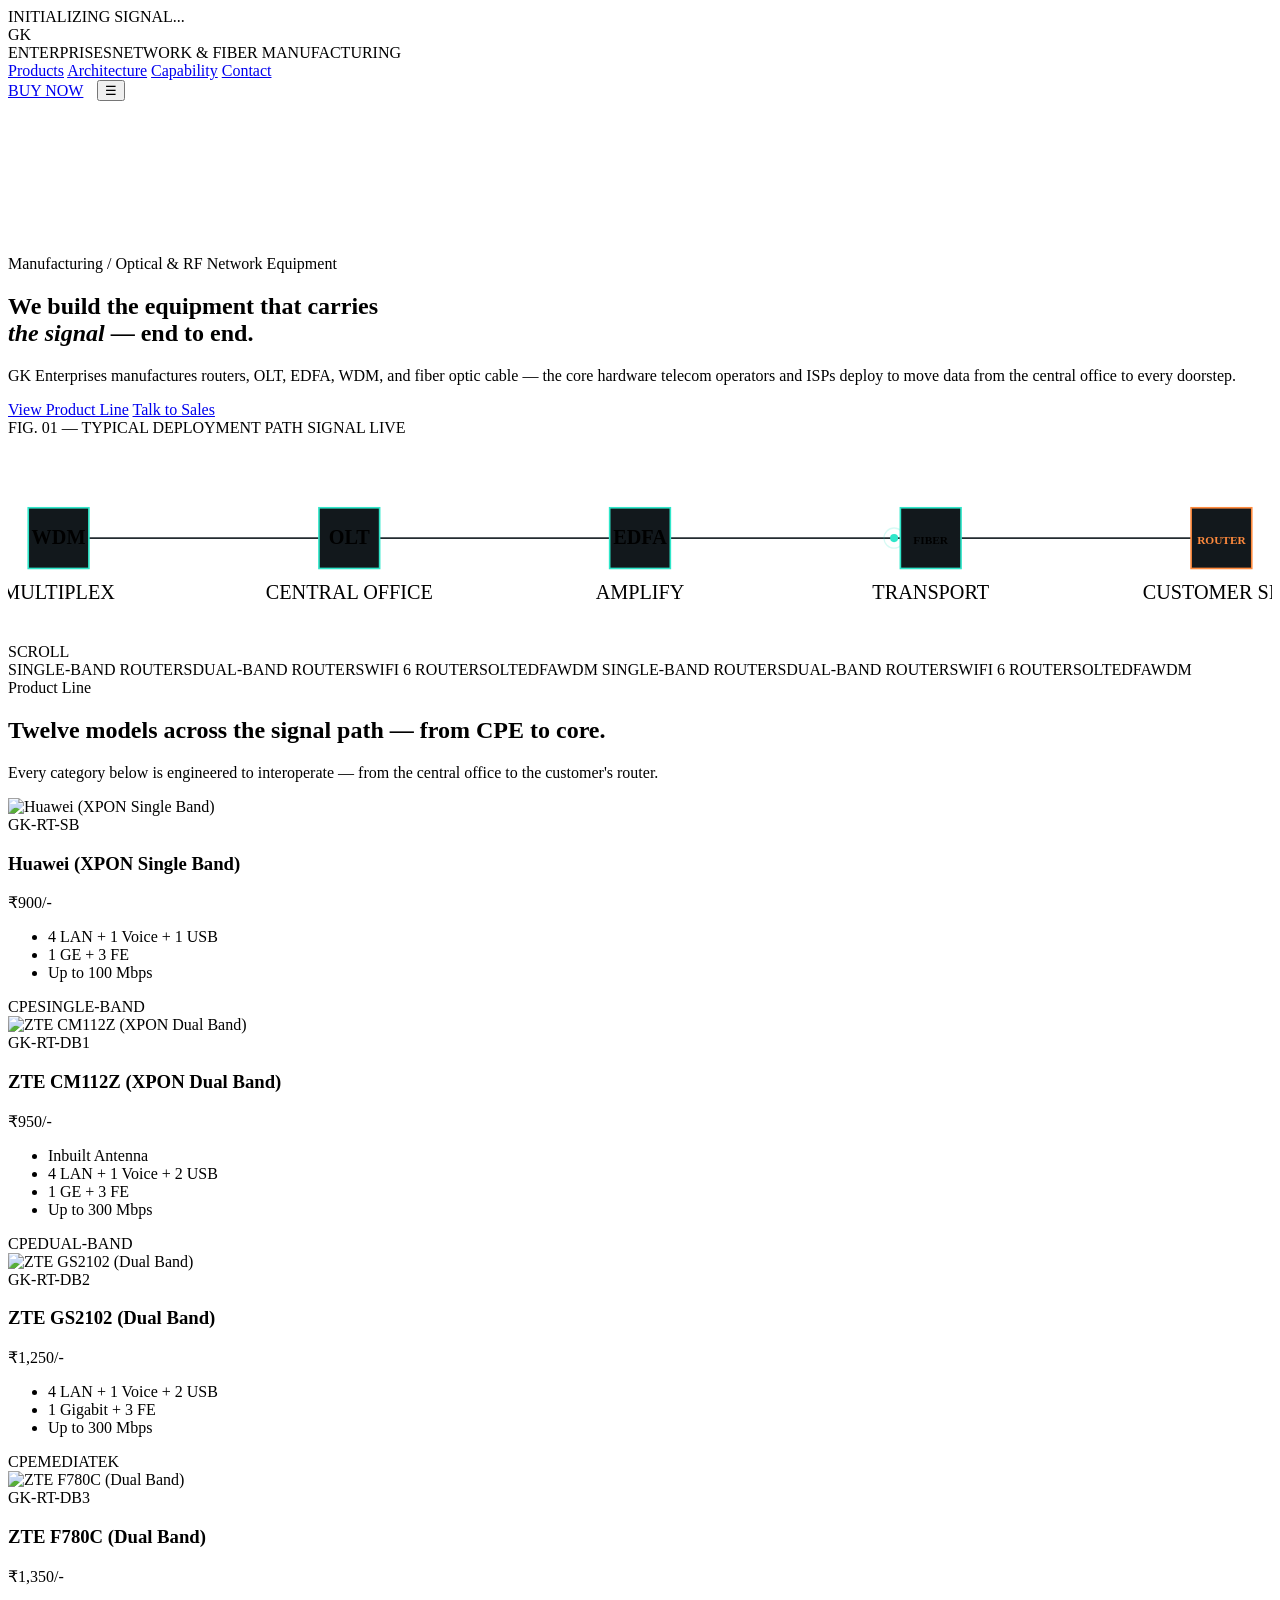
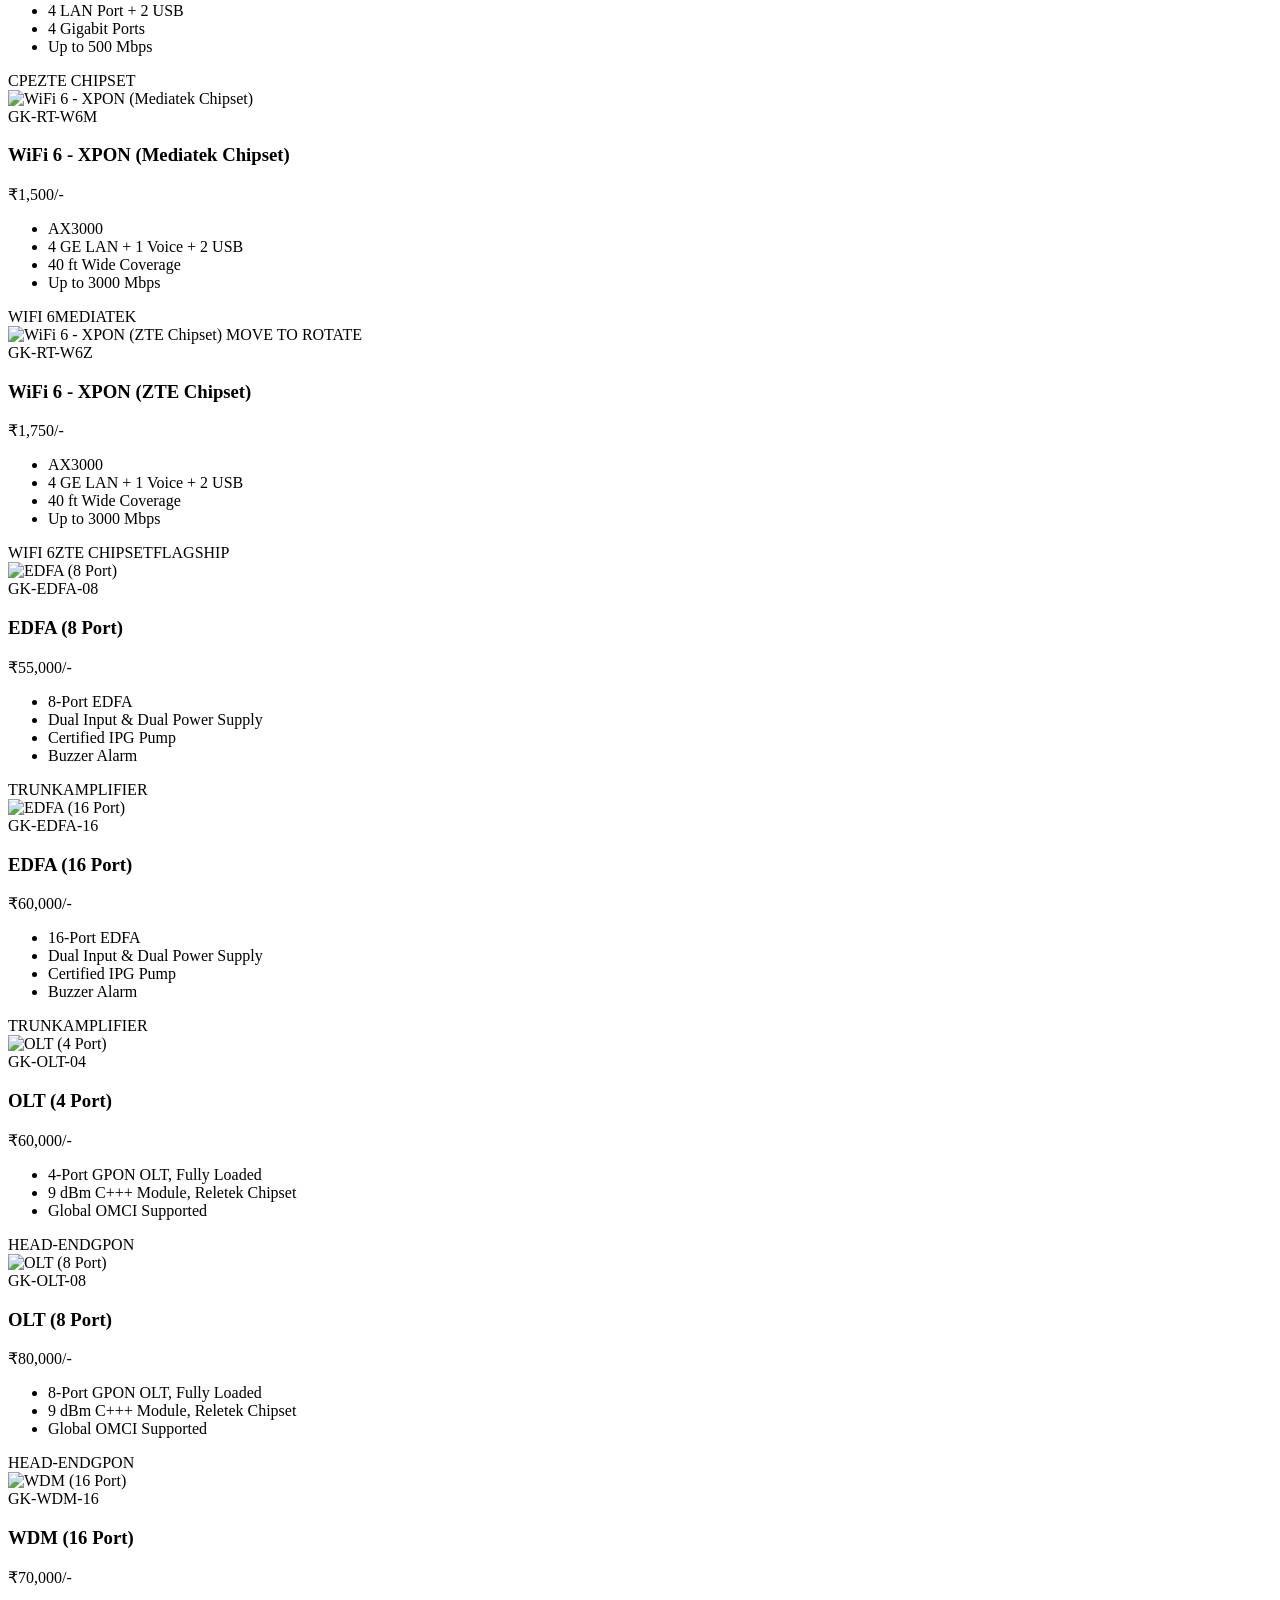
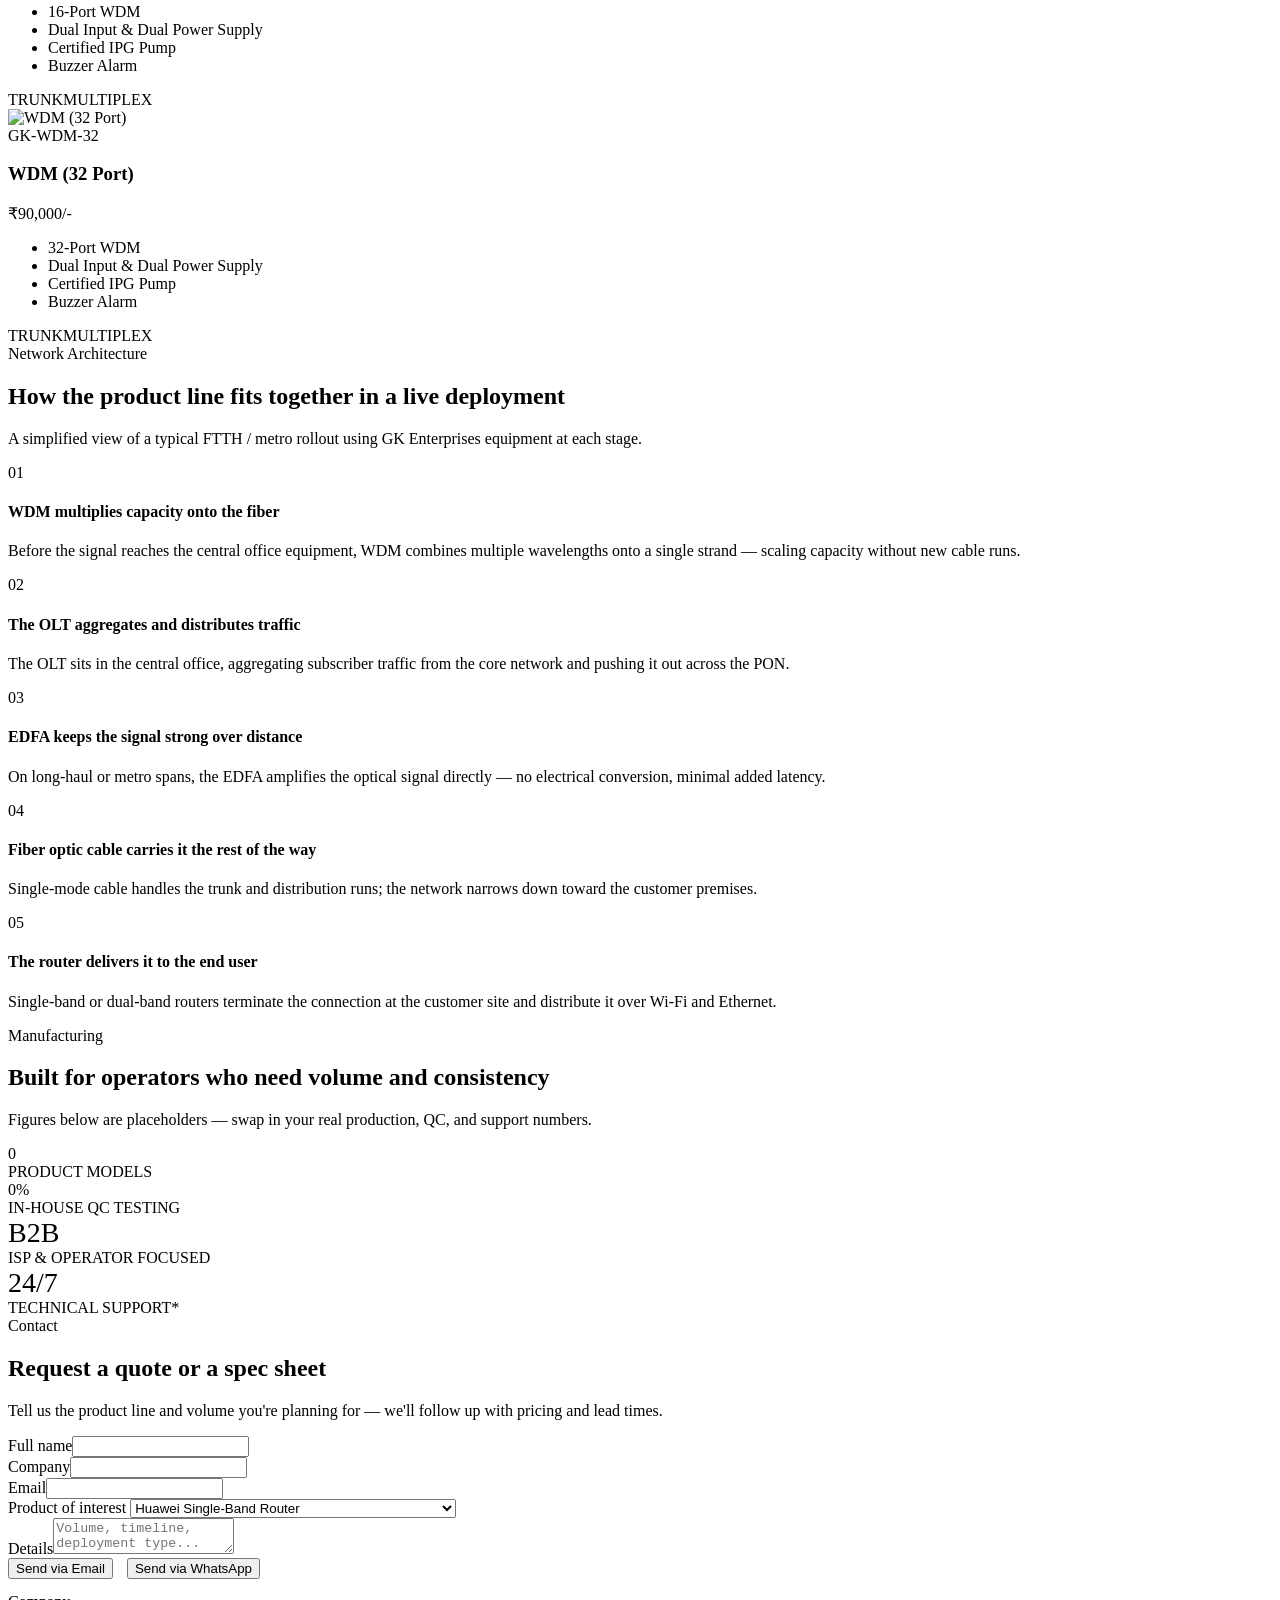
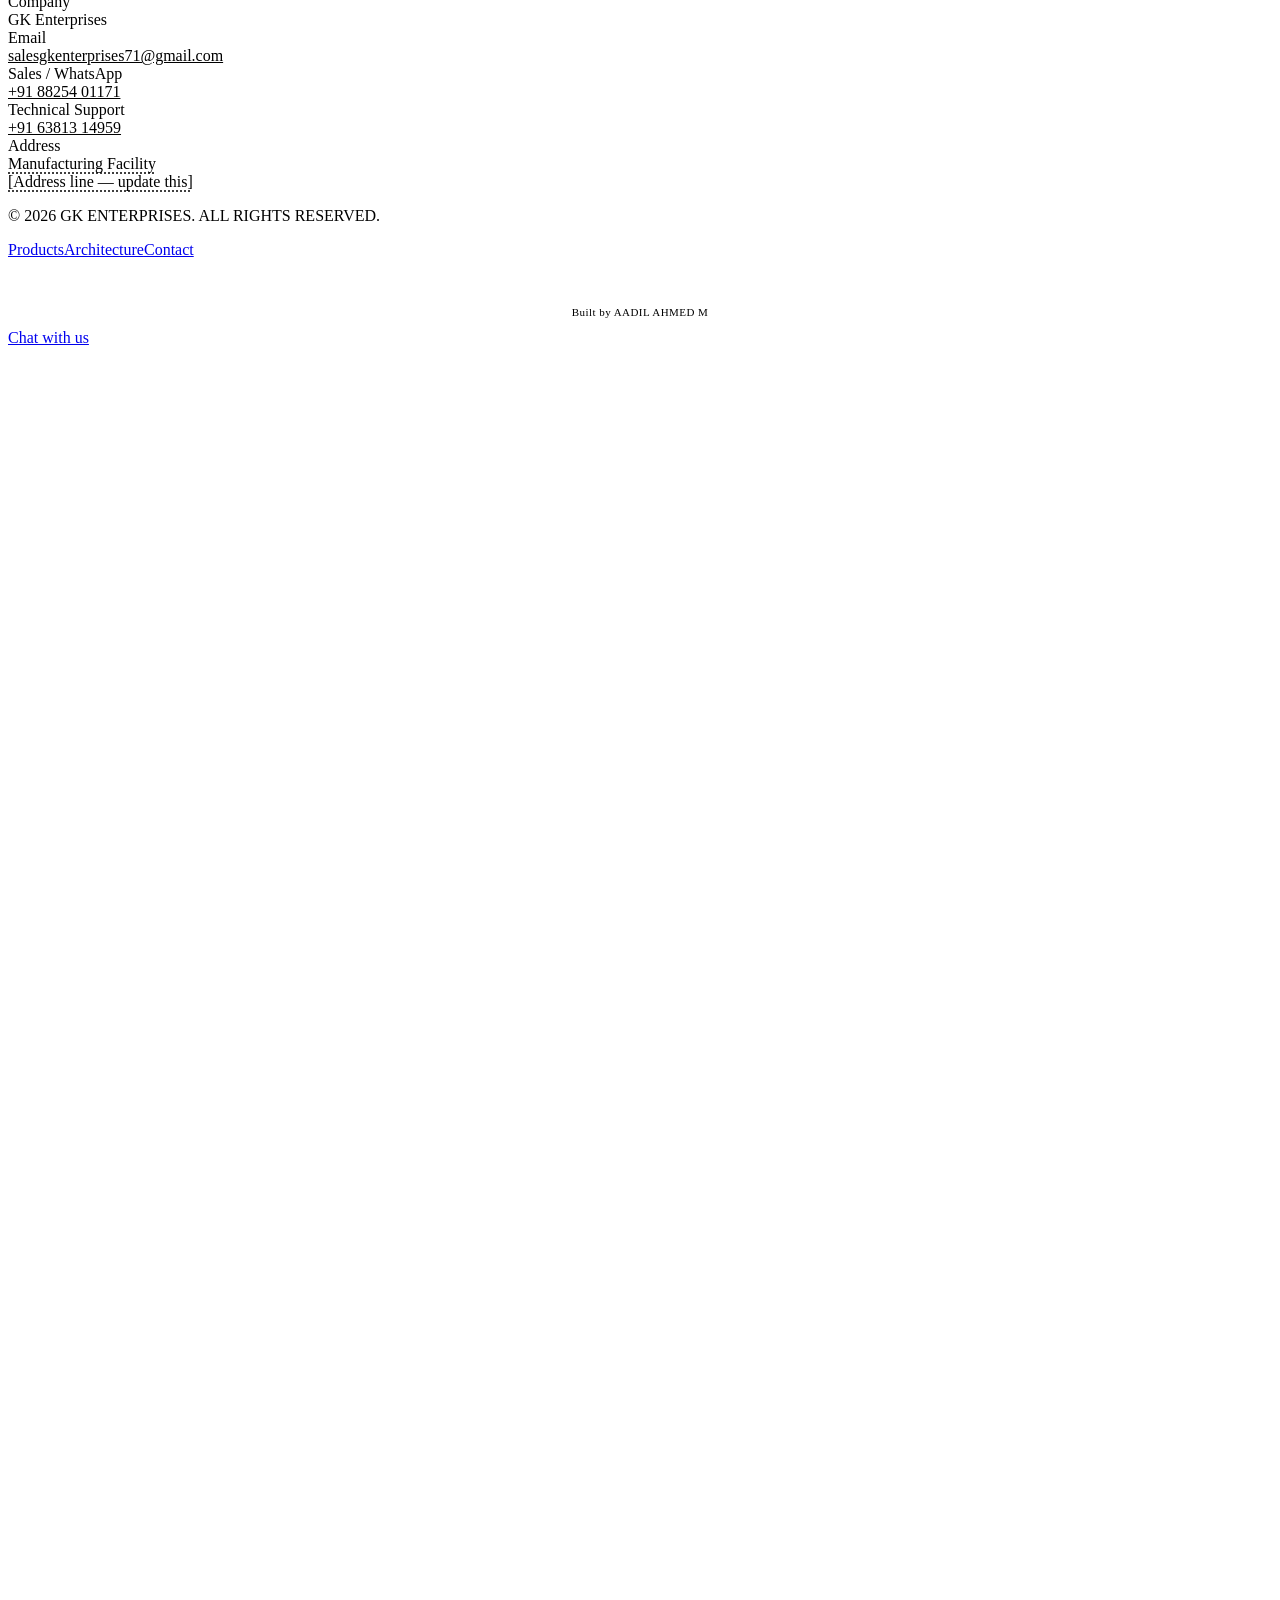
==== index.html @ d163a264 "Add files via upload" ====
<!DOCTYPE html>
<html lang="en">
<head>
<meta charset="UTF-8">
<meta name="viewport" content="width=device-width, initial-scale=1.0">
<title>GK Enterprises — Fiber &amp; Network Infrastructure Manufacturing</title>
<meta name="description" content="GK Enterprises manufactures routers, OLT, EDFA, WDM and fiber optic cable for telecom and ISP network infrastructure.">
<link rel="preconnect" href="https://fonts.googleapis.com">
<link href="https://fonts.googleapis.com/css2?family=Space+Grotesk:wght@400;500;600;700&family=Inter:wght@400;500;600;700&family=IBM+Plex+Mono:wght@400;500&display=swap" rel="stylesheet">
<link rel="stylesheet" href="css/styles.css">
</head>
<body>

<div id="cursorGlow"></div>

<div id="preloader">
  <div class="pre-mark"></div>
  <div class="pre-bar"></div>
  <div class="pre-text">INITIALIZING SIGNAL...</div>
</div>

<header id="siteHeader">
  <div class="wrap">
    <nav>
      <div class="logo">
        <!-- LOGO: replace the src below with your logo file (e.g. "images/logo.png").
             If it loads, it replaces this placeholder automatically. -->
        <div class="logo-mark">
          <img src="images/logo.png" alt="GK Enterprises logo"
               onerror="this.style.display='none'; this.nextElementSibling.style.display='flex';">
          <div class="logo-fallback" style="display:none;">GK</div>
        </div>
        <div class="logo-text">ENTERPRISES<span>NETWORK &amp; FIBER MANUFACTURING</span></div>
      </div>
      <div class="nav-links" id="navLinks">
        <a href="#products">Products</a>
        <a href="#architecture">Architecture</a>
        <a href="#capability">Capability</a>
        <a href="#contact">Contact</a>
      </div>
      <div style="display:flex; align-items:center; gap:14px;">
        <a href="#contact" class="btn"><span>BUY NOW</span></a>
        <button class="menu-toggle" id="menuToggle" aria-label="Toggle menu">☰</button>
      </div>
    </nav>
  </div>
</header>

<section class="hero">
  <video class="hero-video" autoplay muted loop playsinline>
    <source src="assets/video/intro.mp4" type="video/mp4">
  </video>
  <div class="wrap">
    <div class="eyebrow">Manufacturing / Optical &amp; RF Network Equipment</div>
    <h1>
      <span class="word" style="animation-delay:.05s">We</span>
      <span class="word" style="animation-delay:.12s">build</span>
      <span class="word" style="animation-delay:.19s">the</span>
      <span class="word" style="animation-delay:.26s">equipment</span>
      <span class="word" style="animation-delay:.33s">that</span>
      <span class="word" style="animation-delay:.40s">carries</span><br>
      <span class="word" style="animation-delay:.5s"><em>the signal</em></span>
      <span class="word" style="animation-delay:.6s">—</span>
      <span class="word" style="animation-delay:.68s">end</span>
      <span class="word" style="animation-delay:.75s">to</span>
      <span class="word" style="animation-delay:.82s">end.</span>
    </h1>
    <p class="lede">GK Enterprises manufactures routers, OLT, EDFA, WDM, and fiber optic cable — the core hardware telecom operators and ISPs deploy to move data from the central office to every doorstep.</p>
    <div class="hero-ctas">
      <a href="#products" class="btn btn-solid"><span>View Product Line</span></a>
      <a href="#contact" class="btn"><span>Talk to Sales</span></a>
    </div>

    <div class="signal-chain">
      <div class="signal-chain-label">
        <span>FIG. 01 — TYPICAL DEPLOYMENT PATH</span>
        <span class="live"><span class="dot"></span>SIGNAL LIVE</span>
      </div>
      <!-- Order: WDM -> OLT -> EDFA -> Fiber -> Router -->
      <svg class="chain-svg" viewBox="0 0 1000 160" xmlns="http://www.w3.org/2000/svg">
        <line x1="40" y1="80" x2="960" y2="80" stroke="#232B30" stroke-width="1.5"/>
        <circle r="3.2" fill="#2FE6C9">
          <animateMotion dur="4.5s" repeatCount="indefinite" path="M40,80 L960,80"/>
        </circle>
        <circle r="8" fill="none" stroke="#2FE6C9" stroke-width="1" opacity="0.5">
          <animateMotion dur="4.5s" repeatCount="indefinite" path="M40,80 L960,80"/>
          <animate attributeName="opacity" values="0.5;0;0.5" dur="1.2s" repeatCount="indefinite"/>
        </circle>
        <g class="chain-node" transform="translate(40,80)">
          <rect x="-24" y="-24" width="48" height="48" fill="#12181C" stroke="#2FE6C9" stroke-width="1.3"/>
          <text x="0" y="5" text-anchor="middle" class="node-label" font-weight="600">WDM</text>
          <text x="0" y="48" text-anchor="middle" class="node-sub">MULTIPLEX</text>
        </g>
        <g class="chain-node" transform="translate(270,80)">
          <rect x="-24" y="-24" width="48" height="48" fill="#12181C" stroke="#2FE6C9" stroke-width="1.3"/>
          <text x="0" y="5" text-anchor="middle" class="node-label" font-weight="600">OLT</text>
          <text x="0" y="48" text-anchor="middle" class="node-sub">CENTRAL OFFICE</text>
        </g>
        <g class="chain-node" transform="translate(500,80)">
          <rect x="-24" y="-24" width="48" height="48" fill="#12181C" stroke="#2FE6C9" stroke-width="1.3"/>
          <text x="0" y="5" text-anchor="middle" class="node-label" font-weight="600">EDFA</text>
          <text x="0" y="48" text-anchor="middle" class="node-sub">AMPLIFY</text>
        </g>
        <g class="chain-node" transform="translate(730,80)">
          <rect x="-24" y="-24" width="48" height="48" fill="#12181C" stroke="#2FE6C9" stroke-width="1.3"/>
          <text x="0" y="5" text-anchor="middle" class="node-label" font-weight="600" font-size="9">FIBER</text>
          <text x="0" y="48" text-anchor="middle" class="node-sub">TRANSPORT</text>
        </g>
        <g class="chain-node" transform="translate(960,80)">
          <rect x="-24" y="-24" width="48" height="48" fill="#12181C" stroke="#FF8A3D" stroke-width="1.3"/>
          <text x="0" y="5" text-anchor="middle" class="node-label" font-weight="600" fill="#FF8A3D" font-size="9">ROUTER</text>
          <text x="0" y="48" text-anchor="middle" class="node-sub">CUSTOMER SITE</text>
        </g>
      </svg>
    </div>
  </div>
  <div class="scroll-cue"><span>SCROLL</span><span class="line"></span></div>
</section>

<div class="marquee">
  <div class="marquee-track">
    <span>SINGLE-BAND ROUTERS</span><span>DUAL-BAND ROUTERS</span><span>WIFI 6 ROUTERS</span><span>OLT</span><span>EDFA</span><span>WDM</span>
    <span>SINGLE-BAND ROUTERS</span><span>DUAL-BAND ROUTERS</span><span>WIFI 6 ROUTERS</span><span>OLT</span><span>EDFA</span><span>WDM</span>
  </div>
</div>

<section class="section" id="products">
  <div class="wrap">
    <div class="sec-head reveal">
      <div>
        <div class="sec-tag">Product Line</div>
        <h2>Twelve models across the signal path — from CPE to core.</h2>
      </div>
      <p>Every category below is engineered to interoperate — from the central office to the customer's router.</p>
    </div>

    <!-- PRODUCT IMAGES: each card has an .img-slot placeholder. Replace the src with
         your real photo (e.g. "images/products/router-single-band.jpg") — once it
         loads, the dashed placeholder disappears automatically. -->
    <div class="product-grid reveal-stagger">
      <div class="product-card">
        <div class="img-slot">
          <img src="images/products/router-single-band.jpg" alt="Huawei (XPON Single Band)">
        </div>
        <div class="product-body">
        <div class="pn">GK-RT-SB</div>
        <h3>Huawei (XPON Single Band)</h3>
        <div class="price"><span class="price-currency">₹</span>900<span class="price-unit">/-</span></div>
        <ul class="spec-list">
          <li><span>4 LAN + 1 Voice + 1 USB</span></li>
          <li><span>1 GE + 3 FE</span></li>
          <li><span>Up to 100 Mbps</span></li>
        </ul>
        <div class="tag-row"><span class="tag">CPE</span><span class="tag">SINGLE-BAND</span></div>
        </div>
      </div>
      <div class="product-card">
        <div class="img-slot">
          <img src="images/products/router-black.jpg" alt="ZTE CM112Z (XPON Dual Band)">
        </div>
        <div class="product-body">
        <div class="pn">GK-RT-DB1</div>
        <h3>ZTE CM112Z (XPON Dual Band)</h3>
        <div class="price"><span class="price-currency">₹</span>950<span class="price-unit">/-</span></div>
        <ul class="spec-list">
          <li><span>Inbuilt Antenna</span></li>
          <li><span>4 LAN + 1 Voice + 2 USB</span></li>
          <li><span>1 GE + 3 FE</span></li>
          <li><span>Up to 300 Mbps</span></li>
        </ul>
        <div class="tag-row"><span class="tag">CPE</span><span class="tag">DUAL-BAND</span></div>
        </div>
      </div>
      <div class="product-card">
        <div class="img-slot">
          <img src="images/products/router-dual-mediatek.jpg" alt="ZTE GS2102 (Dual Band)">
        </div>
        <div class="product-body">
        <div class="pn">GK-RT-DB2</div>
        <h3>ZTE GS2102 (Dual Band)</h3>
        <div class="price"><span class="price-currency">₹</span>1,250<span class="price-unit">/-</span></div>
        <ul class="spec-list">
          <li><span>4 LAN + 1 Voice + 2 USB</span></li>
          <li><span>1 Gigabit + 3 FE</span></li>
          <li><span>Up to 300 Mbps</span></li>
        </ul>
        <div class="tag-row"><span class="tag">CPE</span><span class="tag">MEDIATEK</span></div>
        </div>
      </div>
      <div class="product-card">
        <div class="img-slot">
          <img src="images/products/router-dual-zte.jpg" alt="ZTE F780C (Dual Band)">
        </div>
        <div class="product-body">
        <div class="pn">GK-RT-DB3</div>
        <h3>ZTE F780C (Dual Band)</h3>
        <div class="price"><span class="price-currency">₹</span>1,350<span class="price-unit">/-</span></div>
        <ul class="spec-list">
          <li><span>4 LAN Port + 2 USB</span></li>
          <li><span>4 Gigabit Ports</span></li>
          <li><span>Up to 500 Mbps</span></li>
        </ul>
        <div class="tag-row"><span class="tag">CPE</span><span class="tag">ZTE CHIPSET</span></div>
        </div>
      </div>
      <div class="product-card">
        <div class="img-slot">
          <img src="images/products/wifi6-mediatek.jpg" alt="WiFi 6 - XPON (Mediatek Chipset)">
        </div>
        <div class="product-body">
        <div class="pn">GK-RT-W6M</div>
        <h3>WiFi 6 - XPON (Mediatek Chipset)</h3>
        <div class="price"><span class="price-currency">₹</span>1,500<span class="price-unit">/-</span></div>
        <ul class="spec-list">
          <li><span>AX3000</span></li>
          <li><span>4 GE LAN + 1 Voice + 2 USB</span></li>
          <li><span>40 ft Wide Coverage</span></li>
          <li><span>Up to 3000 Mbps</span></li>
        </ul>
        <div class="tag-row"><span class="tag">WIFI 6</span><span class="tag">MEDIATEK</span></div>
        </div>
      </div>
      <div class="product-card">
        <div class="img-slot tilt-3d" id="tilt3dCard">
          <img src="images/products/wifi6-zte.jpg" alt="WiFi 6 - XPON (ZTE Chipset)">
          <span class="tilt-badge">MOVE TO ROTATE</span>
        </div>
        <div class="product-body">
        <div class="pn">GK-RT-W6Z</div>
        <h3>WiFi 6 - XPON (ZTE Chipset)</h3>
        <div class="price"><span class="price-currency">₹</span>1,750<span class="price-unit">/-</span></div>
        <ul class="spec-list">
          <li><span>AX3000</span></li>
          <li><span>4 GE LAN + 1 Voice + 2 USB</span></li>
          <li><span>40 ft Wide Coverage</span></li>
          <li><span>Up to 3000 Mbps</span></li>
        </ul>
        <div class="tag-row"><span class="tag">WIFI 6</span><span class="tag">ZTE CHIPSET</span><span class="tag" style="color:var(--cyan); border-color:rgba(47,230,201,0.35);">FLAGSHIP</span></div>
        </div>
      </div>
      <div class="product-card">
        <div class="img-slot">
          <img src="images/products/edfa-8p.jpg" alt="EDFA (8 Port)">
        </div>
        <div class="product-body">
        <div class="pn">GK-EDFA-08</div>
        <h3>EDFA (8 Port)</h3>
        <div class="price"><span class="price-currency">₹</span>55,000<span class="price-unit">/-</span></div>
        <ul class="spec-list">
          <li><span>8-Port EDFA</span></li>
          <li><span>Dual Input & Dual Power Supply</span></li>
          <li><span>Certified IPG Pump</span></li>
          <li><span>Buzzer Alarm</span></li>
        </ul>
        <div class="tag-row"><span class="tag">TRUNK</span><span class="tag">AMPLIFIER</span></div>
        </div>
      </div>
      <div class="product-card">
        <div class="img-slot">
          <img src="images/products/edfa-16p.jpg" alt="EDFA (16 Port)">
        </div>
        <div class="product-body">
        <div class="pn">GK-EDFA-16</div>
        <h3>EDFA (16 Port)</h3>
        <div class="price"><span class="price-currency">₹</span>60,000<span class="price-unit">/-</span></div>
        <ul class="spec-list">
          <li><span>16-Port EDFA</span></li>
          <li><span>Dual Input & Dual Power Supply</span></li>
          <li><span>Certified IPG Pump</span></li>
          <li><span>Buzzer Alarm</span></li>
        </ul>
        <div class="tag-row"><span class="tag">TRUNK</span><span class="tag">AMPLIFIER</span></div>
        </div>
      </div>
      <div class="product-card">
        <div class="img-slot">
          <img src="images/products/olt-4p.jpg" alt="OLT (4 Port)">
        </div>
        <div class="product-body">
        <div class="pn">GK-OLT-04</div>
        <h3>OLT (4 Port)</h3>
        <div class="price"><span class="price-currency">₹</span>60,000<span class="price-unit">/-</span></div>
        <ul class="spec-list">
          <li><span>4-Port GPON OLT, Fully Loaded</span></li>
          <li><span>9 dBm C+++ Module, Reletek Chipset</span></li>
          <li><span>Global OMCI Supported</span></li>
        </ul>
        <div class="tag-row"><span class="tag">HEAD-END</span><span class="tag">GPON</span></div>
        </div>
      </div>
      <div class="product-card">
        <div class="img-slot">
          <img src="images/products/olt-8p.jpg" alt="OLT (8 Port)">
        </div>
        <div class="product-body">
        <div class="pn">GK-OLT-08</div>
        <h3>OLT (8 Port)</h3>
        <div class="price"><span class="price-currency">₹</span>80,000<span class="price-unit">/-</span></div>
        <ul class="spec-list">
          <li><span>8-Port GPON OLT, Fully Loaded</span></li>
          <li><span>9 dBm C+++ Module, Reletek Chipset</span></li>
          <li><span>Global OMCI Supported</span></li>
        </ul>
        <div class="tag-row"><span class="tag">HEAD-END</span><span class="tag">GPON</span></div>
        </div>
      </div>
      <div class="product-card">
        <div class="img-slot">
          <img src="images/products/wdm-16p.jpg" alt="WDM (16 Port)">
        </div>
        <div class="product-body">
        <div class="pn">GK-WDM-16</div>
        <h3>WDM (16 Port)</h3>
        <div class="price"><span class="price-currency">₹</span>70,000<span class="price-unit">/-</span></div>
        <ul class="spec-list">
          <li><span>16-Port WDM</span></li>
          <li><span>Dual Input & Dual Power Supply</span></li>
          <li><span>Certified IPG Pump</span></li>
          <li><span>Buzzer Alarm</span></li>
        </ul>
        <div class="tag-row"><span class="tag">TRUNK</span><span class="tag">MULTIPLEX</span></div>
        </div>
      </div>
      <div class="product-card">
        <div class="img-slot">
          <img src="images/products/wdm-32p.jpg" alt="WDM (32 Port)">
        </div>
        <div class="product-body">
        <div class="pn">GK-WDM-32</div>
        <h3>WDM (32 Port)</h3>
        <div class="price"><span class="price-currency">₹</span>90,000<span class="price-unit">/-</span></div>
        <ul class="spec-list">
          <li><span>32-Port WDM</span></li>
          <li><span>Dual Input & Dual Power Supply</span></li>
          <li><span>Certified IPG Pump</span></li>
          <li><span>Buzzer Alarm</span></li>
        </ul>
        <div class="tag-row"><span class="tag">TRUNK</span><span class="tag">MULTIPLEX</span></div>
        </div>
      </div>
    </div>
  </div>
</section>

<section class="section section-alt" id="architecture">
  <div class="wrap">
    <div class="sec-head reveal">
      <div>
        <div class="sec-tag">Network Architecture</div>
        <h2>How the product line fits together in a live deployment</h2>
      </div>
      <p>A simplified view of a typical FTTH / metro rollout using GK Enterprises equipment at each stage.</p>
    </div>

    <!-- Order: WDM -> OLT -> EDFA -> Fiber -> Router -->
    <div class="arch-steps" id="archSteps">
      <div class="arch-progress"><div class="arch-progress-fill" id="archFill"></div></div>
      <div class="arch-step">
        <div class="arch-idx mono">01</div>
        <div><h4>WDM multiplies capacity onto the fiber</h4><p>Before the signal reaches the central office equipment, WDM combines multiple wavelengths onto a single strand — scaling capacity without new cable runs.</p></div>
      </div>
      <div class="arch-step">
        <div class="arch-idx mono">02</div>
        <div><h4>The OLT aggregates and distributes traffic</h4><p>The OLT sits in the central office, aggregating subscriber traffic from the core network and pushing it out across the PON.</p></div>
      </div>
      <div class="arch-step">
        <div class="arch-idx mono">03</div>
        <div><h4>EDFA keeps the signal strong over distance</h4><p>On long-haul or metro spans, the EDFA amplifies the optical signal directly — no electrical conversion, minimal added latency.</p></div>
      </div>
      <div class="arch-step">
        <div class="arch-idx mono">04</div>
        <div><h4>Fiber optic cable carries it the rest of the way</h4><p>Single-mode cable handles the trunk and distribution runs; the network narrows down toward the customer premises.</p></div>
      </div>
      <div class="arch-step">
        <div class="arch-idx mono">05</div>
        <div><h4>The router delivers it to the end user</h4><p>Single-band or dual-band routers terminate the connection at the customer site and distribute it over Wi-Fi and Ethernet.</p></div>
      </div>
    </div>
  </div>
</section>

<section class="section" id="capability">
  <div class="wrap">
    <div class="sec-head reveal">
      <div>
        <div class="sec-tag">Manufacturing</div>
        <h2>Built for operators who need volume and consistency</h2>
      </div>
      <p>Figures below are placeholders — swap in your real production, QC, and support numbers.</p>
    </div>

    <div class="cap-strip reveal-stagger">
      <div class="cap-item"><div class="num" data-count="12" data-suffix="">0</div><div class="lbl">PRODUCT MODELS</div></div>
      <div class="cap-item"><div class="num" data-count="100" data-suffix="%">0%</div><div class="lbl">IN-HOUSE QC TESTING</div></div>
      <div class="cap-item"><div class="num" style="font-size:28px;">B2B</div><div class="lbl">ISP &amp; OPERATOR FOCUSED</div></div>
      <div class="cap-item"><div class="num" style="font-size:28px;">24/7</div><div class="lbl">TECHNICAL SUPPORT*</div></div>
    </div>
  </div>
</section>

<section class="section section-alt" id="contact">
  <div class="wrap">
    <div class="sec-head reveal">
      <div>
        <div class="sec-tag">Contact</div>
        <h2>Request a quote or a spec sheet</h2>
      </div>
      <p>Tell us the product line and volume you're planning for — we'll follow up with pricing and lead times.</p>
    </div>

    <div class="contact-grid reveal">
      <form id="quoteForm">
        <div class="field"><label for="name">Full name</label><input type="text" id="name" name="name" required></div>
        <div class="field"><label for="company">Company</label><input type="text" id="company" name="company"></div>
        <div class="field"><label for="email">Email</label><input type="email" id="email" name="email" required></div>
        <div class="field">
          <label for="product">Product of interest</label>
          <select id="product" name="product">
            <option>Huawei Single-Band Router</option>
            <option>ZTE CM112Z Dual-Band Router</option>
            <option>ZTE GS2102 Dual-Band Router (Mediatek Chipset)</option>
            <option>ZTE F780C Dual-Band Router (ZTE Chipset)</option>
            <option>WiFi 6-XPON (Mediatek Chipset)</option>
            <option>WiFi 6-XPON (ZTE Chipset)</option>
            <option>EDFA (8 Port)</option>
            <option>EDFA (16 Port)</option>
            <option>OLT (4 Port)</option>
            <option>OLT (8 Port)</option>
            <option>WDM (16 Port)</option>
            <option>WDM (32 Port)</option>
            <option>Multiple / Not sure</option>
          </select>
        </div>
        <div class="field"><label for="message">Details</label><textarea id="message" name="message" placeholder="Volume, timeline, deployment type..."></textarea></div>
        <div style="display:flex; gap:14px; flex-wrap:wrap;">
          <button type="button" id="sendEmailBtn" class="btn btn-solid" style="cursor:pointer;"><span>Send via Email</span></button>
          <button type="button" id="sendWhatsAppBtn" class="btn" style="cursor:pointer;"><span>Send via WhatsApp</span></button>
        </div>
        <p id="formNote" class="mono" style="font-size:12px; color:var(--muted-2); margin-top:14px;"></p>
      </form>

      <div>
        <div class="contact-info-item"><div class="lbl">Company</div><div class="val">GK Enterprises</div></div>
        <div class="contact-info-item"><div class="lbl">Email</div><div class="val"><a href="mailto:salesgkenterprises71@gmail.com" style="color:inherit;">salesgkenterprises71@gmail.com</a></div></div>
        <div class="contact-info-item"><div class="lbl">Sales / WhatsApp</div><div class="val"><a href="https://wa.me/918825401171" target="_blank" rel="noopener" style="color:inherit;">+91 88254 01171</a></div></div>
        <div class="contact-info-item"><div class="lbl">Technical Support</div><div class="val"><a href="tel:+916381314959" style="color:inherit;">+91 63813 14959</a></div></div>
        <div class="contact-info-item">
          <div class="lbl">Address</div>
          <div class="val">
            <a id="mapLink" href="#" target="_blank" rel="noopener" style="color:inherit; text-decoration:underline dotted; text-underline-offset:3px;">Manufacturing Facility<br>[Address line — update this]</a>
          </div>
        </div>
      </div>
    </div>
  </div>
</section>

<footer>
  <div class="wrap footer-row">
    <p>© 2026 GK ENTERPRISES. ALL RIGHTS RESERVED.</p>
    <div class="footer-links"><a href="#products">Products</a><a href="#architecture">Architecture</a><a href="#contact">Contact</a></div>
  </div>
  <div class="wrap" style="margin-top:18px; padding-top:18px; border-top:1px solid var(--line); text-align:center;">
    <p class="mono" style="font-size:11px; color:var(--muted-2); letter-spacing:0.04em;">Built by <span style="color:var(--cyan);">AADIL AHMED M</span></p>
  </div>
</footer>

<a href="https://wa.me/918825401171?text=Hi%2C%20I%27m%20interested%20in%20GK%20Enterprises%27%20products" target="_blank" rel="noopener" class="whatsapp-float" aria-label="Chat on WhatsApp">
  <span class="whatsapp-tooltip">Chat with us</span>
  <svg viewBox="0 0 24 24" fill="#FFFFFF" xmlns="http://www.w3.org/2000/svg">
    <path d="M17.472 14.382c-.297-.149-1.758-.867-2.03-.967-.273-.099-.471-.148-.67.15-.197.297-.767.966-.94 1.164-.173.199-.347.223-.644.075-.297-.15-1.255-.463-2.39-1.475-.883-.788-1.48-1.761-1.653-2.059-.173-.297-.018-.458.13-.606.134-.133.298-.347.446-.52.149-.174.198-.298.298-.497.099-.198.05-.371-.025-.52-.075-.149-.669-1.612-.916-2.207-.242-.579-.487-.5-.669-.51-.173-.008-.371-.01-.57-.01-.198 0-.52.074-.792.372-.272.297-1.04 1.016-1.04 2.479 0 1.462 1.065 2.875 1.213 3.074.149.198 2.096 3.2 5.077 4.487.709.306 1.262.489 1.694.625.712.227 1.36.195 1.872.118.571-.085 1.758-.719 2.006-1.413.248-.694.248-1.289.173-1.413-.074-.124-.272-.198-.57-.347z"/>
    <path d="M12.004 2C6.486 2 2.01 6.477 2.01 12c0 1.85.505 3.66 1.463 5.24L2 22l4.9-1.44A9.94 9.94 0 0 0 12.004 22C17.522 22 22 17.523 22 12S17.522 2 12.004 2zm0 18.13a8.1 8.1 0 0 1-4.13-1.13l-.297-.176-2.91.856.87-2.84-.194-.29a8.12 8.12 0 0 1-1.256-4.35c0-4.482 3.65-8.13 8.13-8.13 4.481 0 8.13 3.648 8.13 8.13 0 4.482-3.649 8.13-8.13 8.13z"/>
  </svg>
</a>

<script src="js/script.js" defer></script>

</body>
</html>
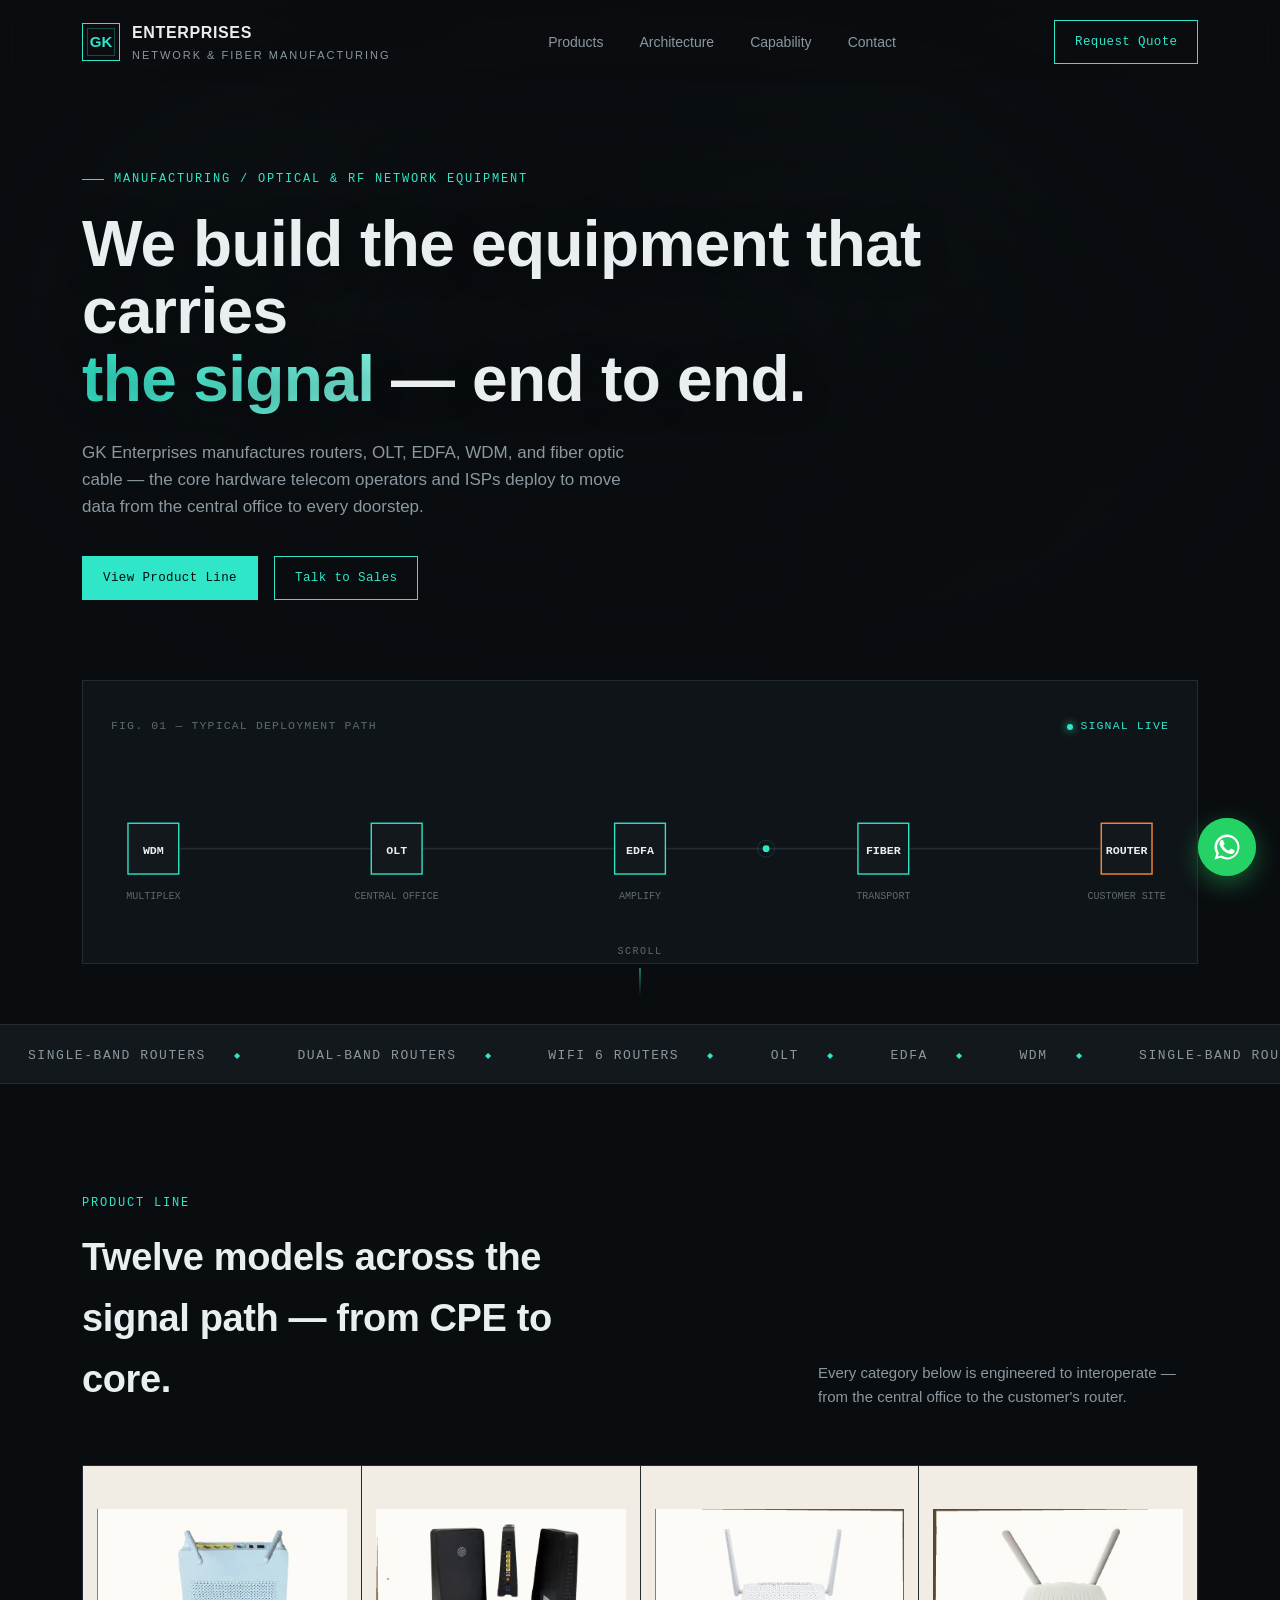
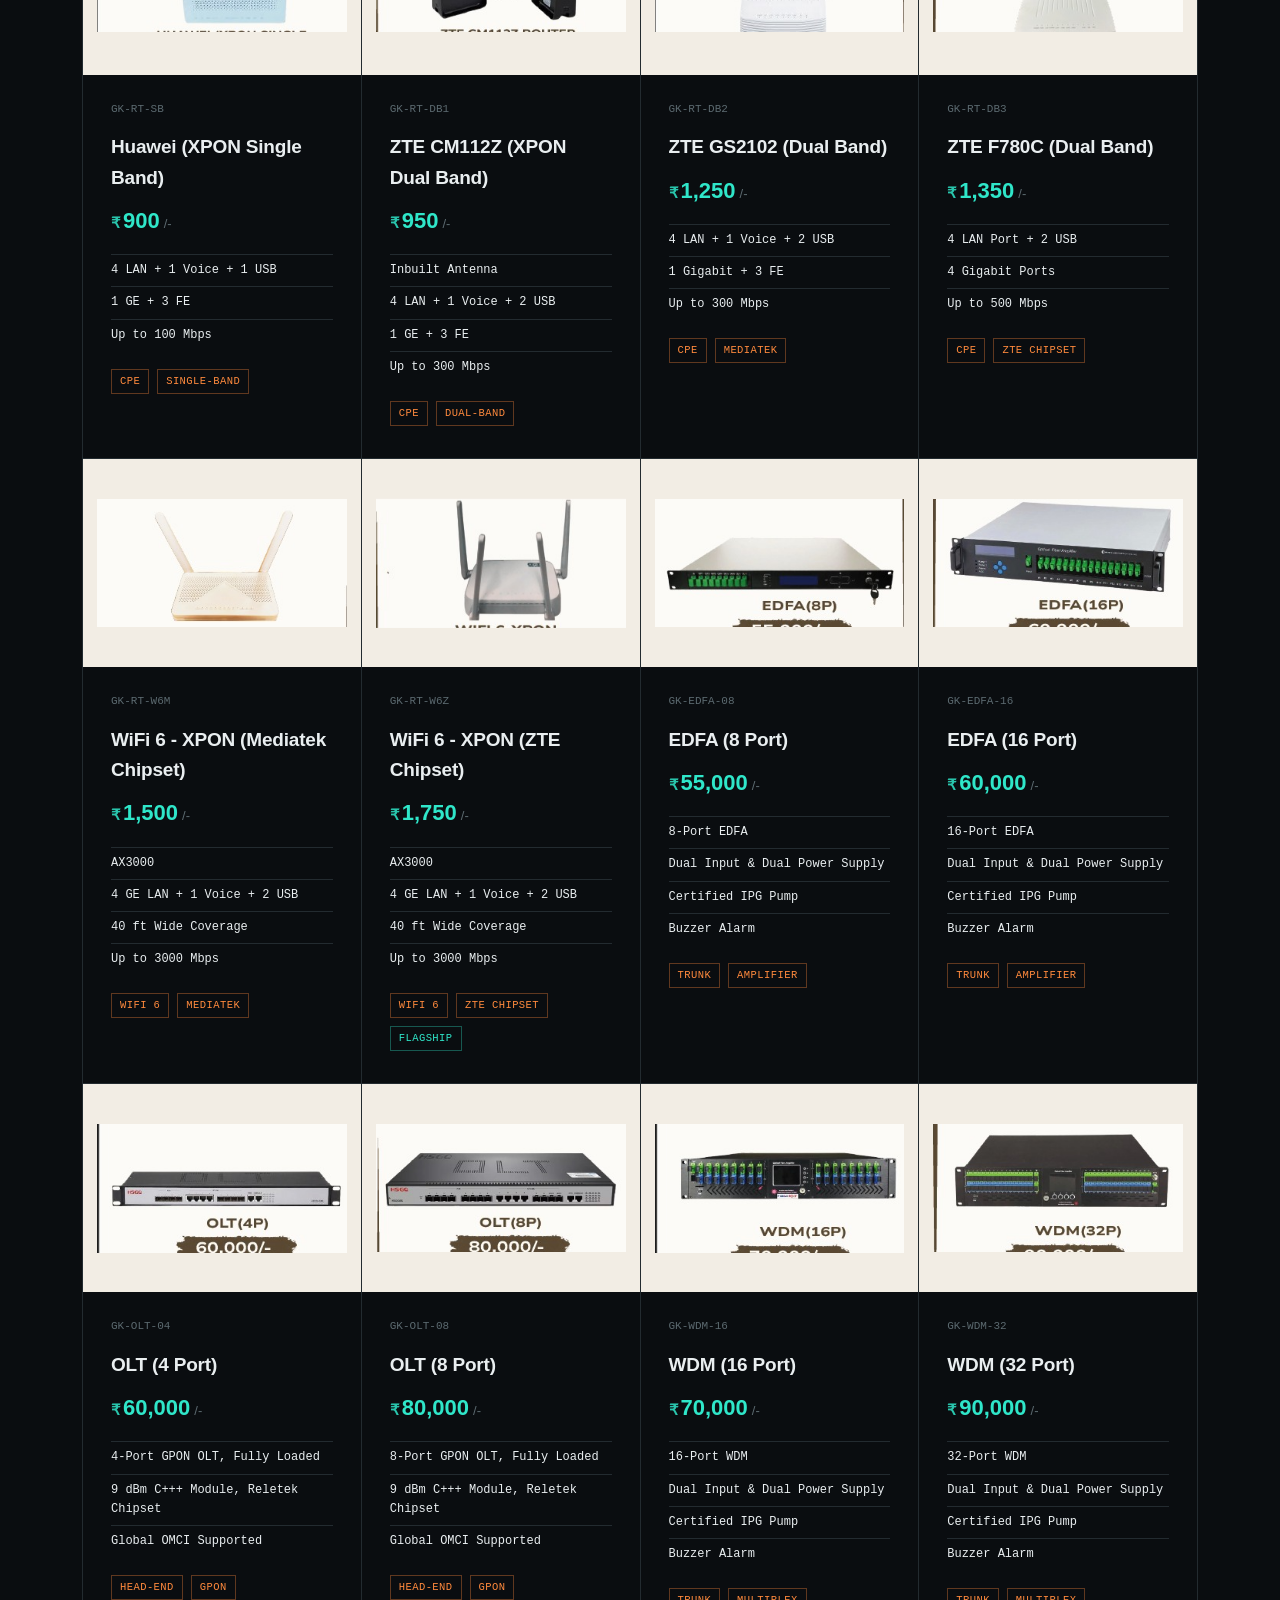
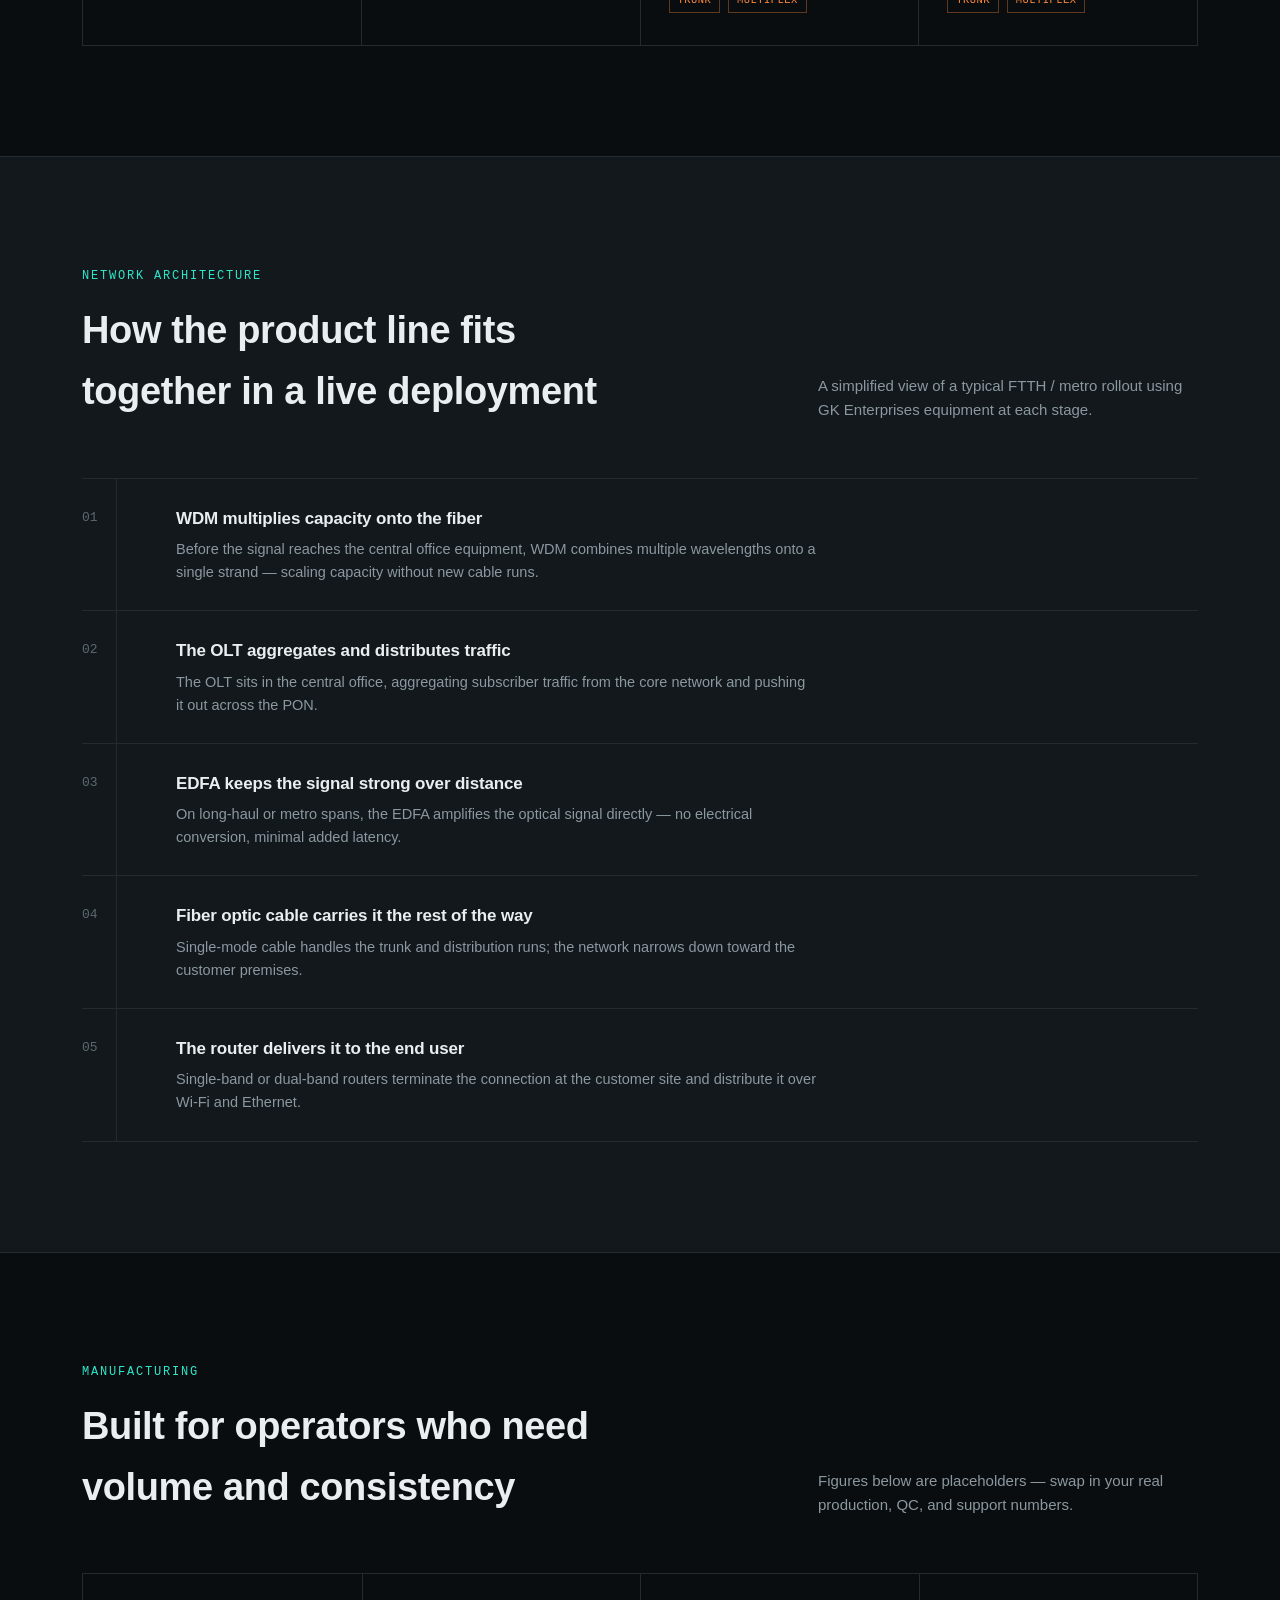
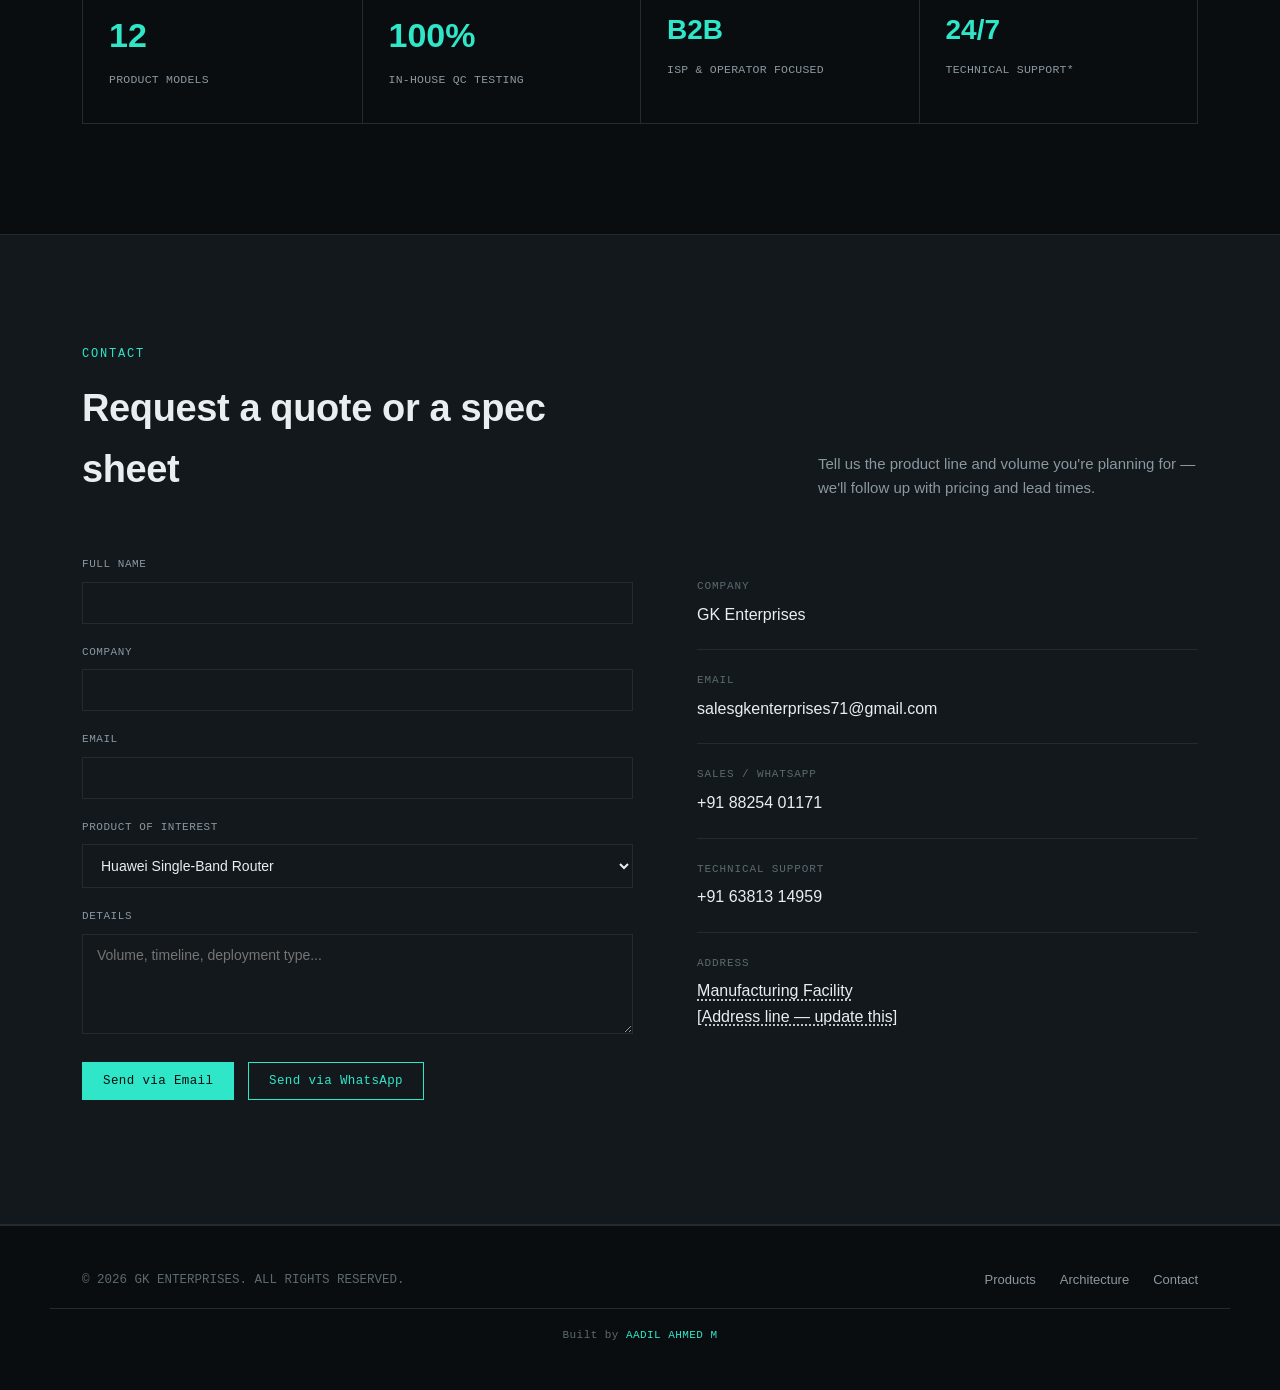
==== commit 85324a8f: "Add files via upload" ====
--- a/index.html
+++ b/index.html
@@ -39,7 +39,7 @@
         <a href="#contact">Contact</a>
       </div>
       <div style="display:flex; align-items:center; gap:14px;">
-        <a href="#contact" class="btn"><span>BUY NOW</span></a>
+        <a href="#contact" class="btn"><span>Request Quote</span></a>
         <button class="menu-toggle" id="menuToggle" aria-label="Toggle menu">☰</button>
       </div>
     </nav>
@@ -112,6 +112,20 @@
           <text x="0" y="48" text-anchor="middle" class="node-sub">CUSTOMER SITE</text>
         </g>
       </svg>
+
+      <!-- Compact chip version for small screens — the SVG's text becomes unreadably
+           small once scaled down, so phones get this crisp HTML/CSS version instead. -->
+      <div class="chain-chips">
+        <span class="chain-chip">WDM</span>
+        <span class="chain-arrow">→</span>
+        <span class="chain-chip">OLT</span>
+        <span class="chain-arrow">→</span>
+        <span class="chain-chip">EDFA</span>
+        <span class="chain-arrow">→</span>
+        <span class="chain-chip">FIBER</span>
+        <span class="chain-arrow">→</span>
+        <span class="chain-chip chain-chip-end">ROUTER</span>
+      </div>
     </div>
   </div>
   <div class="scroll-cue"><span>SCROLL</span><span class="line"></span></div>
--- a/css/styles.css
+++ b/css/styles.css
@@ -0,0 +1,325 @@
+:root{
+    --bg:#0A0D10; --surface:#12181C; --surface-2:#161D22; --line:#232B30;
+    --cyan:#2FE6C9; --cyan-dim:#1B8F7D; --amber:#FF8A3D;
+    --text:#E9EEF0; --muted:#8B98A0; --muted-2:#5C6A70;
+  }
+  *{margin:0;padding:0;box-sizing:border-box;}
+  html{scroll-behavior:smooth;}
+  body{background:var(--bg); color:var(--text); font-family:'Inter',sans-serif; line-height:1.6; overflow-x:hidden; cursor:default;}
+  h1,h2,h3,h4{font-family:'Space Grotesk',sans-serif; font-weight:600; letter-spacing:-0.01em;}
+  .mono{font-family:'IBM Plex Mono',monospace;}
+  a{color:inherit; text-decoration:none;}
+  .wrap{max-width:1180px; margin:0 auto; padding:0 32px;}
+  ::selection{background:var(--cyan); color:#04100D;}
+  a:focus-visible, button:focus-visible{outline:2px solid var(--cyan); outline-offset:3px;}
+
+  @media (prefers-reduced-motion: reduce){
+    *{animation-duration:0.01ms !important; animation-iteration-count:1 !important; transition-duration:0.01ms !important; scroll-behavior:auto !important;}
+  }
+
+  /* ---------- AMBIENT BACKDROP ---------- */
+  body::before{
+    content:''; position:fixed; inset:0; z-index:-1; pointer-events:none;
+    background:
+      radial-gradient(560px 560px at 12% 18%, rgba(47,230,201,0.06), transparent 60%),
+      radial-gradient(640px 640px at 88% 78%, rgba(255,138,61,0.045), transparent 60%),
+      radial-gradient(480px 480px at 70% 15%, rgba(47,230,201,0.04), transparent 60%);
+    animation:ambientPulse 9s ease-in-out infinite;
+  }
+  @keyframes ambientPulse{0%,100%{opacity:.75;} 50%{opacity:1;}}
+
+  /* ---------- CURSOR GLOW ---------- */
+  #cursorGlow{
+    position:fixed; top:0; left:0; width:420px; height:420px; border-radius:50%;
+    background:radial-gradient(circle, rgba(47,230,201,0.09), transparent 70%);
+    pointer-events:none; transform:translate(-50%,-50%); z-index:5; mix-blend-mode:screen;
+    opacity:0; transition:opacity .4s ease; will-change:transform;
+  }
+  #cursorGlow.active{opacity:1;}
+  @media (pointer:coarse){ #cursorGlow{display:none;} }
+
+  /* ---------- PRELOADER ---------- */
+  #preloader{
+    position:fixed; inset:0; background:var(--bg); z-index:9999;
+    display:flex; flex-direction:column; align-items:center; justify-content:center; gap:18px;
+    transition:opacity .6s ease, visibility .6s ease;
+  }
+  #preloader.done{opacity:0; visibility:hidden; pointer-events:none;}
+  .pre-mark{width:52px; height:52px; border:1.5px solid var(--cyan); position:relative;}
+  .pre-mark::before{content:''; position:absolute; inset:-1.5px; border:1.5px solid transparent; border-top-color:var(--cyan); animation:spin 1s linear infinite;}
+  @keyframes spin{to{transform:rotate(360deg);}}
+  .pre-text{font-family:'IBM Plex Mono',monospace; font-size:11px; color:var(--muted); letter-spacing:0.2em;}
+  .pre-bar{width:180px; height:1px; background:var(--line); overflow:hidden; position:relative;}
+  .pre-bar::after{content:''; position:absolute; left:-100%; top:0; height:100%; width:100%; background:var(--cyan); animation:load 1.4s ease-in-out infinite;}
+  @keyframes load{0%{left:-100%;} 50%{left:0;} 100%{left:100%;}}
+
+  /* ---------- REVEAL ---------- */
+  .reveal{opacity:0; transform:translateY(28px); transition:opacity .8s cubic-bezier(.16,.8,.24,1), transform .8s cubic-bezier(.16,.8,.24,1);}
+  .reveal.in{opacity:1; transform:translateY(0);}
+  .reveal-stagger > *{opacity:0; transform:translateY(24px); transition:opacity .7s cubic-bezier(.16,.8,.24,1), transform .7s cubic-bezier(.16,.8,.24,1);}
+  .reveal-stagger.in > *{opacity:1; transform:translateY(0);}
+
+  ::-webkit-scrollbar{width:9px;}
+  ::-webkit-scrollbar-track{background:var(--bg);}
+  ::-webkit-scrollbar-thumb{background:var(--line); border:2px solid var(--bg);}
+
+  /* ---------- IMAGE PLACEHOLDERS ---------- */
+  .img-slot{
+    position:relative; width:100%; aspect-ratio:4/3; background:#F2EDE4;
+    display:flex; align-items:center; justify-content:center;
+    overflow:hidden; padding:14px;
+  }
+  .img-slot img{width:100%; height:100%; object-fit:contain; display:block;}
+  .img-slot .placeholder-fallback{
+    display:flex; flex-direction:column; align-items:center; gap:8px;
+    font-family:'IBM Plex Mono',monospace; font-size:10.5px; color:var(--muted-2);
+    letter-spacing:0.1em; text-transform:uppercase; text-align:center; padding:12px;
+  }
+  .img-slot .placeholder-fallback svg{opacity:0.4;}
+  .img-slot::after{
+    content:''; position:absolute; top:0; left:-40%; width:35%; height:100%;
+    background:linear-gradient(90deg, transparent, rgba(47,230,201,0.22), transparent);
+    transition:left .7s ease; pointer-events:none;
+  }
+  .product-card:hover .img-slot::after{left:120%;}
+
+  /* ---------- 3D TILT (flagship product) ---------- */
+  .tilt-3d{perspective:900px;}
+  .tilt-3d img{transition:transform .12s ease-out; will-change:transform;}
+  @media (hover:none), (pointer:coarse){
+    .tilt-3d{perspective:none;}
+    .tilt-badge{display:none;}
+  }
+  .tilt-badge{
+    position:absolute; bottom:8px; right:8px; z-index:3;
+    font-family:'IBM Plex Mono',monospace; font-size:9px; letter-spacing:0.08em;
+    color:var(--cyan); background:rgba(10,13,16,0.75); border:1px solid rgba(47,230,201,0.35);
+    padding:4px 8px; opacity:0; transition:opacity .3s ease; pointer-events:none;
+  }
+  .tilt-3d:hover .tilt-badge{opacity:1;}
+
+  /* ---------- NAV ---------- */
+  header{
+    position:fixed; top:0; left:0; right:0; z-index:100;
+    background:rgba(10,13,16,0.7); backdrop-filter:blur(10px);
+    border-bottom:1px solid transparent; transition:background .35s ease, border-color .35s ease, padding .35s ease;
+  }
+  header.scrolled{background:rgba(10,13,16,0.92); border-bottom-color:var(--line);}
+  nav{display:flex; align-items:center; justify-content:space-between; padding:20px 0; transition:padding .35s ease;}
+  header.scrolled nav{padding:14px 0;}
+  .logo{display:flex; align-items:center; gap:12px;}
+  .logo-mark{
+    width:38px; height:38px; border:1.5px solid var(--cyan); position:relative; overflow:hidden; flex-shrink:0;
+  }
+  .logo-mark img{width:100%; height:100%; object-fit:contain; display:block;}
+  .logo-mark .logo-fallback{
+    display:flex; align-items:center; justify-content:center; width:100%; height:100%; position:relative;
+    font-family:'Space Grotesk',sans-serif; font-weight:700; font-size:15px; color:var(--cyan);
+  }
+  .logo-mark .logo-fallback::before{content:''; position:absolute; inset:4px; border:1px solid var(--cyan-dim); opacity:.5;}
+  .logo-mark .logo-fallback::after{
+    content:''; position:absolute; top:0; left:-120%; width:60%; height:100%;
+    background:linear-gradient(120deg, transparent, rgba(47,230,201,0.5), transparent);
+    animation:sheen 3.2s ease-in-out infinite;
+  }
+  @keyframes sheen{0%{left:-120%;} 45%{left:130%;} 100%{left:130%;}}
+  .logo-text{font-family:'Space Grotesk',sans-serif; font-weight:600; font-size:16px; letter-spacing:0.04em;}
+  .logo-text span{color:var(--muted); font-weight:400; font-size:11px; display:block; letter-spacing:0.18em; margin-top:1px;}
+  .nav-links{display:flex; gap:36px; align-items:center;}
+  .nav-links a{font-size:14px; color:var(--muted); transition:color .2s; position:relative;}
+  .nav-links a::after{content:''; position:absolute; left:0; bottom:-4px; width:0; height:1px; background:var(--cyan); transition:width .25s ease;}
+  .nav-links a:hover{color:var(--text);}
+  .nav-links a:hover::after{width:100%;}
+
+  .btn{
+    font-family:'IBM Plex Mono',monospace; font-size:12.5px; letter-spacing:0.03em;
+    padding:11px 20px; border:1px solid var(--cyan); color:var(--cyan);
+    position:relative; overflow:hidden; white-space:nowrap; transition:color .3s ease, transform .25s cubic-bezier(.16,.8,.24,1);
+    background:transparent; display:inline-block; will-change:transform;
+  }
+  .btn span{position:relative; z-index:2;}
+  .btn::before{content:''; position:absolute; inset:0; background:var(--cyan); transform:translateX(-101%); transition:transform .35s cubic-bezier(.16,.8,.24,1); z-index:1;}
+  .btn:hover{color:#04100D; transform:translateY(-2px);}
+  .btn:hover::before{transform:translateX(0);}
+  .btn-solid{color:#04100D;}
+  .btn-solid::before{transform:translateX(0); background:var(--cyan);}
+  .btn-solid:hover{color:var(--cyan);}
+  .btn-solid:hover::before{transform:translateX(-101%);}
+  .menu-toggle{display:none; background:none; border:none; color:var(--text); font-size:22px; cursor:pointer;}
+
+  /* ---------- HERO ---------- */
+  .hero{padding:170px 0 60px; position:relative; min-height:100vh; display:flex; align-items:center; overflow:hidden;}
+  @supports (min-height: 100dvh){ .hero{min-height:100dvh;} }
+  .hero-video{position:absolute; inset:0; width:100%; height:100%; object-fit:cover; object-position:center; z-index:0;}
+  .hero::after{
+    content:''; position:absolute; inset:0; z-index:1; pointer-events:none;
+    background:radial-gradient(ellipse 70% 60% at 50% 35%, rgba(10,13,16,0.35) 0%, var(--bg) 82%),
+               linear-gradient(180deg, rgba(10,13,16,0.55) 0%, transparent 30%, var(--bg) 100%);
+  }
+  .hero .wrap{position:relative; z-index:2; width:100%;}
+  .eyebrow{font-family:'IBM Plex Mono',monospace; font-size:12px; color:var(--cyan); letter-spacing:0.15em; text-transform:uppercase; margin-bottom:22px; display:flex; align-items:center; gap:10px;}
+  .eyebrow::before{content:''; width:22px; height:1px; background:var(--cyan);}
+  .hero h1{font-size:clamp(34px,5.6vw,64px); line-height:1.05; max-width:860px; font-weight:600; text-shadow:0 4px 30px rgba(0,0,0,0.4);}
+  .hero h1 .word{display:inline-block; opacity:0; transform:translateY(100%) rotate(2deg); animation:riseWord .8s cubic-bezier(.16,.8,.24,1) forwards;}
+  @keyframes riseWord{to{opacity:1; transform:translateY(0) rotate(0);}}
+  .hero h1 em{
+    font-style:normal; background:linear-gradient(100deg, var(--cyan), #7FF5E2, var(--cyan));
+    background-size:200% auto; -webkit-background-clip:text; background-clip:text; color:transparent;
+    animation:shine 4s linear infinite;
+  }
+  @keyframes shine{to{background-position:200% center;}}
+  .hero p.lede{max-width:560px; color:var(--muted); font-size:17px; margin:26px 0 36px; opacity:0; animation:fadeUp .8s ease forwards; animation-delay:.9s;}
+  .hero-ctas{display:flex; gap:16px; flex-wrap:wrap; opacity:0; animation:fadeUp .8s ease forwards; animation-delay:1.05s;}
+  @keyframes fadeUp{from{opacity:0; transform:translateY(14px);} to{opacity:1; transform:translateY(0);}}
+
+  .signal-chain{
+    margin-top:80px; border:1px solid var(--line); background:rgba(18,24,28,0.72); backdrop-filter:blur(8px);
+    padding:36px 28px 30px; opacity:0; animation:fadeUp .9s ease forwards; animation-delay:1.2s;
+  }
+  .signal-chain-label{font-family:'IBM Plex Mono',monospace; font-size:11.5px; color:var(--muted-2); letter-spacing:0.1em; text-transform:uppercase; margin-bottom:28px; display:flex; justify-content:space-between; flex-wrap:wrap; gap:8px;}
+  .signal-chain-label .live{color:var(--cyan); display:flex; align-items:center; gap:7px;}
+  .dot{width:6px; height:6px; border-radius:50%; background:var(--cyan); box-shadow:0 0 8px var(--cyan); animation:blink 1.6s infinite;}
+  @keyframes blink{0%,100%{opacity:1;}50%{opacity:.25;}}
+  .chain-svg{width:100%; height:auto; display:block;}
+  .chain-chips{display:none; flex-wrap:wrap; align-items:center; gap:8px 6px;}
+  .chain-chip{
+    font-family:'IBM Plex Mono',monospace; font-size:12px; font-weight:600; color:var(--text);
+    background:#12181C; border:1px solid var(--cyan); padding:8px 12px; letter-spacing:0.03em;
+  }
+  .chain-chip-end{border-color:var(--amber); color:var(--amber);}
+  .chain-arrow{color:var(--muted-2); font-size:13px;}
+
+  @media (max-width:640px){
+    .chain-svg{display:none;}
+    .chain-chips{display:flex;}
+    .hero{padding:130px 0 40px;}
+    .signal-chain{margin-top:44px; padding:22px 18px 20px;}
+    .hero h1{font-size:clamp(28px,8vw,40px);}
+    .hero p.lede{font-size:15px; margin:18px 0 26px;}
+  }
+  .node-label{font-family:'IBM Plex Mono',monospace; font-size:11px; fill:var(--text);}
+  .node-sub{font-family:'IBM Plex Mono',monospace; font-size:9.5px; fill:var(--muted-2);}
+  .chain-node rect{transition:filter .3s ease;}
+  .chain-node:hover rect{filter:drop-shadow(0 0 8px var(--cyan));}
+
+  .scroll-cue{position:absolute; bottom:28px; left:50%; transform:translateX(-50%); z-index:2; display:flex; flex-direction:column; align-items:center; gap:8px; font-family:'IBM Plex Mono',monospace; font-size:10px; color:var(--muted-2); letter-spacing:0.15em;}
+  .scroll-cue .line{width:1px; height:28px; background:linear-gradient(var(--cyan), transparent); animation:scrollDown 1.8s ease-in-out infinite;}
+  @keyframes scrollDown{0%{transform:scaleY(0); transform-origin:top;} 50%{transform:scaleY(1); transform-origin:top;} 51%{transform-origin:bottom;} 100%{transform:scaleY(0); transform-origin:bottom;}}
+
+  /* ---------- MARQUEE ---------- */
+  .marquee{border-top:1px solid var(--line); border-bottom:1px solid var(--line); overflow:hidden; white-space:nowrap; padding:16px 0; background:var(--surface);}
+  .marquee-track{display:inline-flex; animation:marquee 22s linear infinite;}
+  .marquee-track span{font-family:'IBM Plex Mono',monospace; font-size:13px; color:var(--muted); letter-spacing:0.12em; padding:0 28px; display:inline-flex; align-items:center; gap:28px;}
+  .marquee-track span::after{content:'◆'; color:var(--cyan); font-size:8px;}
+  @keyframes marquee{from{transform:translateX(0);} to{transform:translateX(-50%);}}
+
+  /* ---------- SECTION HEADERS ---------- */
+  .section{padding:110px 0;}
+  .section-alt{background:var(--surface); border-top:1px solid var(--line); border-bottom:1px solid var(--line);}
+  .sec-head{display:flex; justify-content:space-between; align-items:flex-end; gap:24px; margin-bottom:56px; flex-wrap:wrap;}
+  .sec-tag{font-family:'IBM Plex Mono',monospace; font-size:12px; color:var(--cyan); letter-spacing:0.15em; text-transform:uppercase; margin-bottom:14px;}
+  .sec-head h2{font-size:clamp(26px,3.4vw,38px); max-width:560px;}
+  .sec-head p{color:var(--muted); max-width:380px; font-size:15px;}
+
+  /* ---------- PRODUCTS ---------- */
+  .product-grid{display:grid; grid-template-columns:repeat(4,1fr); gap:1px; background:var(--line); border:1px solid var(--line); perspective:1000px;}
+  .product-card{background:var(--bg); padding:0; position:relative; overflow:hidden; transition:transform .4s cubic-bezier(.16,.8,.24,1), background .3s ease, box-shadow .4s ease;}
+  .product-card::before{content:''; position:absolute; top:0; left:0; right:0; height:2px; z-index:2; background:linear-gradient(90deg, transparent, var(--cyan), transparent); transform:scaleX(0); transition:transform .4s ease;}
+  .product-card:hover{background:var(--surface-2); transform:translateY(-6px); box-shadow:0 24px 48px -20px rgba(0,0,0,0.6);}
+  .product-card:hover::before{transform:scaleX(1);}
+  .product-body{padding:26px 28px 32px;}
+  .product-card .pn{font-family:'IBM Plex Mono',monospace; font-size:11px; color:var(--muted-2); margin-bottom:14px; transition:color .3s;}
+  .product-card:hover .pn{color:var(--cyan);}
+  .product-card h3{font-size:19px; margin-bottom:10px;}
+  .product-card p{color:var(--muted); font-size:14px; margin-bottom:20px;}
+  .spec-list{list-style:none; font-family:'IBM Plex Mono',monospace; font-size:12px; color:var(--muted);}
+  .spec-list li{padding:6px 0; border-top:1px solid var(--line); display:flex; justify-content:space-between; gap:10px;}
+  .spec-list li span:last-child{color:var(--text);}
+  .tag-row{display:flex; gap:8px; margin-top:18px; flex-wrap:wrap;}
+  .tag{font-family:'IBM Plex Mono',monospace; font-size:10.5px; color:var(--amber); border:1px solid rgba(255,138,61,0.35); padding:3px 8px; letter-spacing:0.04em;}
+
+  @media (max-width:1080px){.product-grid{grid-template-columns:repeat(3,1fr);}}
+  @media (max-width:760px){.product-grid{grid-template-columns:1fr 1fr;}}
+  @media (max-width:480px){.product-grid{grid-template-columns:1fr;}}
+  .price{font-family:'Space Grotesk',sans-serif; font-weight:700; font-size:22px; color:var(--cyan); margin:2px 0 16px; display:flex; align-items:baseline; gap:2px;}
+  .price-currency{font-size:15px; opacity:0.85;}
+  .price-unit{font-size:13px; color:var(--muted-2); font-weight:400; margin-left:2px;}
+
+  /* ---------- CAPABILITY STRIP ---------- */
+  .cap-strip{display:grid; grid-template-columns:repeat(4,1fr); border:1px solid var(--line);}
+  .cap-item{padding:34px 26px; border-left:1px solid var(--line); position:relative; overflow:hidden;}
+  .cap-item:first-child{border-left:none;}
+  .cap-item .num{font-family:'Space Grotesk',sans-serif; font-size:34px; color:var(--cyan); font-weight:600;}
+  .cap-item .lbl{font-family:'IBM Plex Mono',monospace; font-size:11.5px; color:var(--muted); margin-top:8px; letter-spacing:0.02em;}
+  @media (max-width:800px){.cap-strip{grid-template-columns:1fr 1fr;} .cap-item:nth-child(3){border-left:none;}}
+  @media (max-width:480px){.cap-strip{grid-template-columns:1fr;} .cap-item{border-left:none !important; border-top:1px solid var(--line);} .cap-item:first-child{border-top:none;}}
+
+  /* ---------- ARCHITECTURE ---------- */
+  .arch-steps{position:relative; display:flex; flex-direction:column;}
+  .arch-progress{position:absolute; left:34px; top:0; bottom:0; width:1px; background:var(--line);}
+  .arch-progress-fill{position:absolute; left:0; top:0; width:100%; height:0%; background:var(--cyan); transition:height .1s linear; box-shadow:0 0 8px var(--cyan);}
+  .arch-step{display:grid; grid-template-columns:70px 1fr; gap:24px; padding:26px 0; border-top:1px solid var(--line); position:relative;}
+  .arch-step:last-child{border-bottom:1px solid var(--line);}
+  .arch-idx{font-family:'IBM Plex Mono',monospace; color:var(--muted-2); font-size:13px; padding-top:3px; transition:color .4s ease;}
+  .arch-step.active .arch-idx{color:var(--cyan);}
+  .arch-step h4{font-size:17px; margin-bottom:6px;}
+  .arch-step p{color:var(--muted); font-size:14.5px; max-width:640px;}
+
+  /* ---------- CONTACT ---------- */
+  .contact-grid{display:grid; grid-template-columns:1.1fr 1fr; gap:64px;}
+  @media (max-width:850px){.contact-grid{grid-template-columns:1fr; gap:48px;}}
+  .field{margin-bottom:20px;}
+  .field label{display:block; font-family:'IBM Plex Mono',monospace; font-size:11px; color:var(--muted); margin-bottom:8px; letter-spacing:0.05em; text-transform:uppercase;}
+  .field input, .field select, .field textarea{width:100%; background:var(--surface); border:1px solid var(--line); color:var(--text); padding:12px 14px; font-family:'Inter',sans-serif; font-size:14px; transition:border-color .25s ease, box-shadow .25s ease;}
+  .field input:focus, .field select:focus, .field textarea:focus{outline:none; border-color:var(--cyan); box-shadow:0 0 0 3px rgba(47,230,201,0.12);}
+  .field textarea{resize:vertical; min-height:100px;}
+  .contact-info-item{padding:22px 0; border-top:1px solid var(--line); transition:padding-left .3s ease;}
+  .contact-info-item:hover{padding-left:8px;}
+  .contact-info-item:first-child{border-top:none;}
+  .contact-info-item .lbl{font-family:'IBM Plex Mono',monospace; font-size:11px; color:var(--muted-2); text-transform:uppercase; letter-spacing:0.08em; margin-bottom:6px;}
+  .contact-info-item .val{font-size:16px;}
+
+  /* ---------- FOOTER ---------- */
+  footer{border-top:1px solid var(--line); padding:44px 0;}
+  .footer-row{display:flex; justify-content:space-between; align-items:center; flex-wrap:wrap; gap:16px;}
+  .footer-row p{color:var(--muted-2); font-size:12.5px; font-family:'IBM Plex Mono',monospace;}
+  .footer-links{display:flex; gap:24px;}
+  .footer-links a{color:var(--muted); font-size:13px; transition:color .2s;}
+  .footer-links a:hover{color:var(--cyan);}
+
+  @media (max-width:860px){
+    .nav-links{display:none;}
+    .menu-toggle{display:block;}
+    .nav-links.open{display:flex; position:absolute; top:64px; left:0; right:0; background:var(--bg); border-bottom:1px solid var(--line); flex-direction:column; padding:20px 32px; gap:18px;}
+  }
+
+  /* ---------- WHATSAPP FLOAT ---------- */
+  .whatsapp-float{
+    position:fixed; right:24px; bottom:24px; z-index:200;
+    width:58px; height:58px; border-radius:50%;
+    background:#25D366; display:flex; align-items:center; justify-content:center;
+    box-shadow:0 8px 24px rgba(37,211,102,0.4);
+    transition:transform .3s cubic-bezier(.16,.8,.24,1), box-shadow .3s ease;
+  }
+  .whatsapp-float::before{
+    content:''; position:absolute; inset:0; border-radius:50%;
+    background:#25D366; opacity:0.6;
+    animation:waPulse 2.2s ease-out infinite;
+  }
+  @keyframes waPulse{
+    0%{transform:scale(1); opacity:0.5;}
+    100%{transform:scale(1.7); opacity:0;}
+  }
+  .whatsapp-float svg{position:relative; z-index:2; width:30px; height:30px;}
+  .whatsapp-float:hover{transform:scale(1.08); box-shadow:0 10px 30px rgba(37,211,102,0.55);}
+  .whatsapp-tooltip{
+    position:absolute; right:70px; top:50%; transform:translateY(-50%) translateX(6px);
+    background:var(--surface); border:1px solid var(--line); color:var(--text);
+    font-family:'IBM Plex Mono',monospace; font-size:12px; white-space:nowrap;
+    padding:8px 12px; opacity:0; pointer-events:none; transition:opacity .25s ease, transform .25s ease;
+  }
+  .whatsapp-float:hover .whatsapp-tooltip{opacity:1; transform:translateY(-50%) translateX(0);}
+  @media (max-width:600px){
+    .whatsapp-float{right:16px; bottom:16px; width:52px; height:52px;}
+    .whatsapp-tooltip{display:none;}
+  }
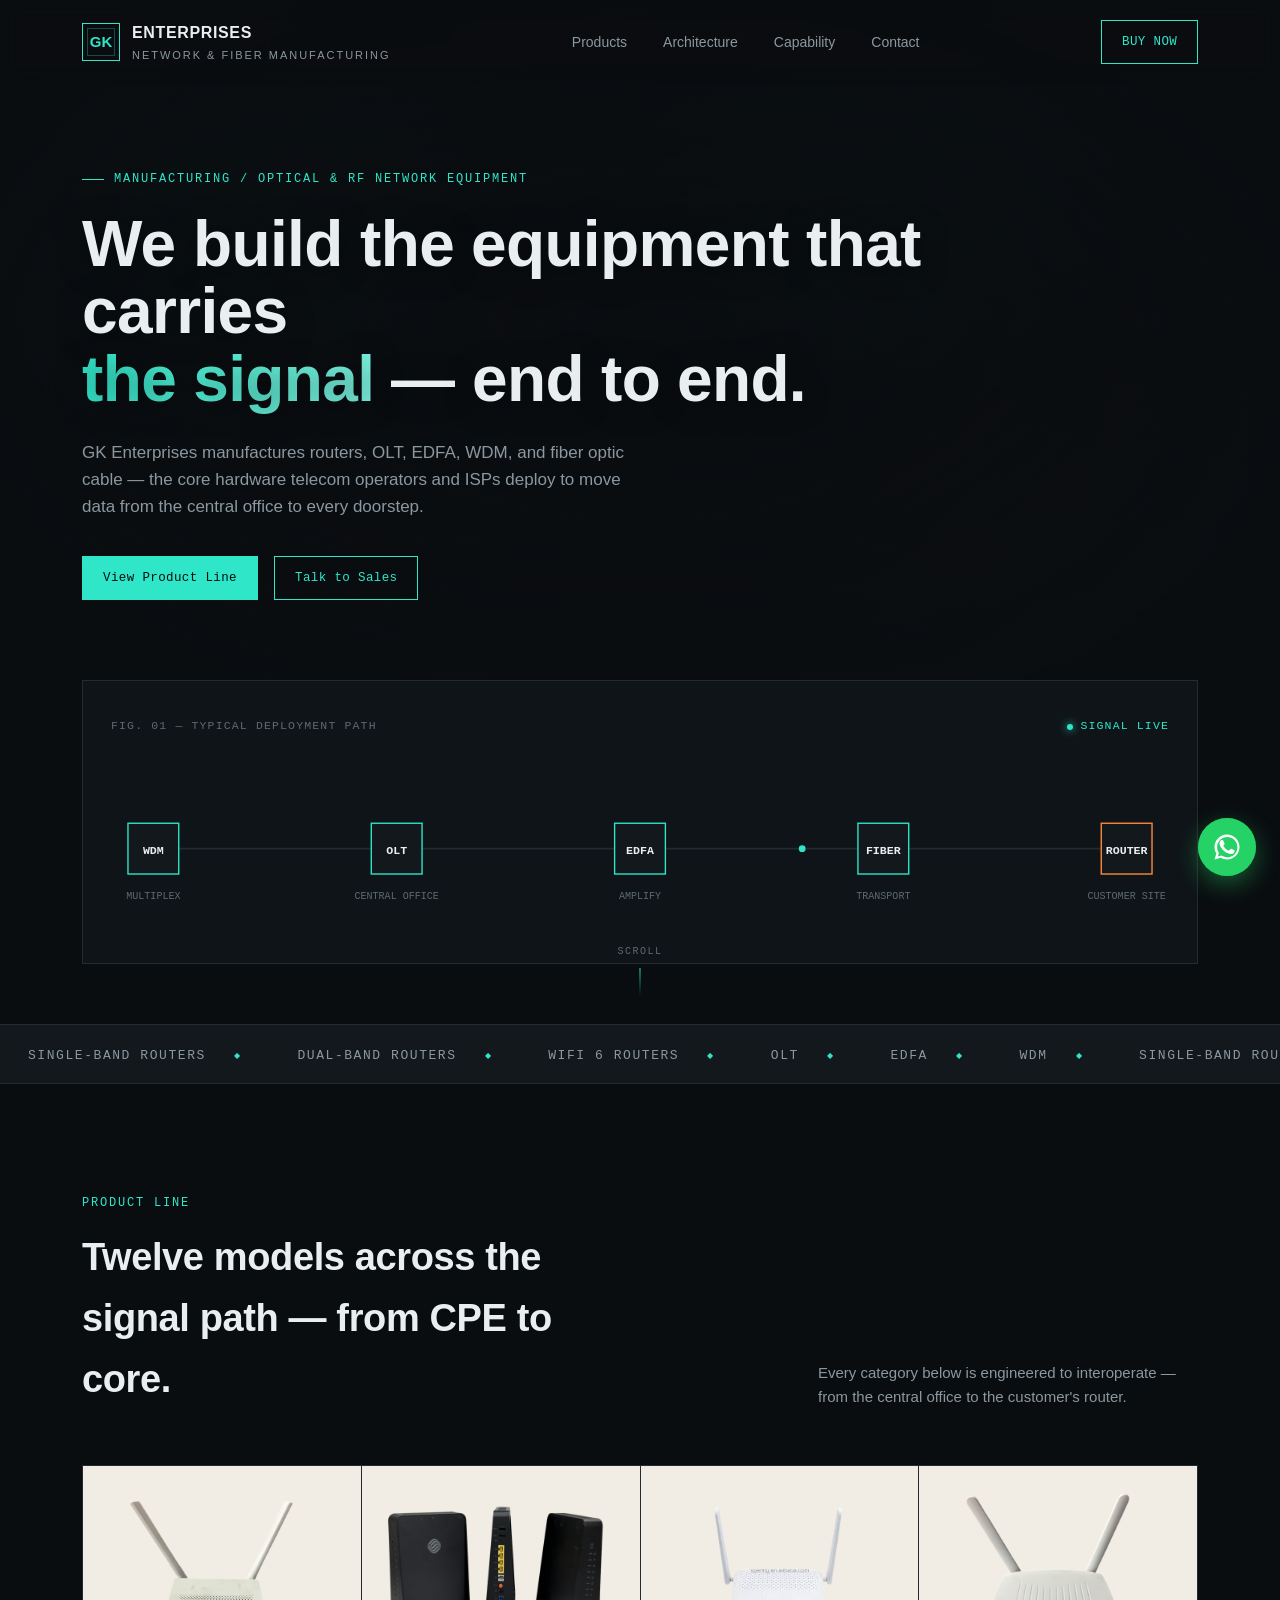
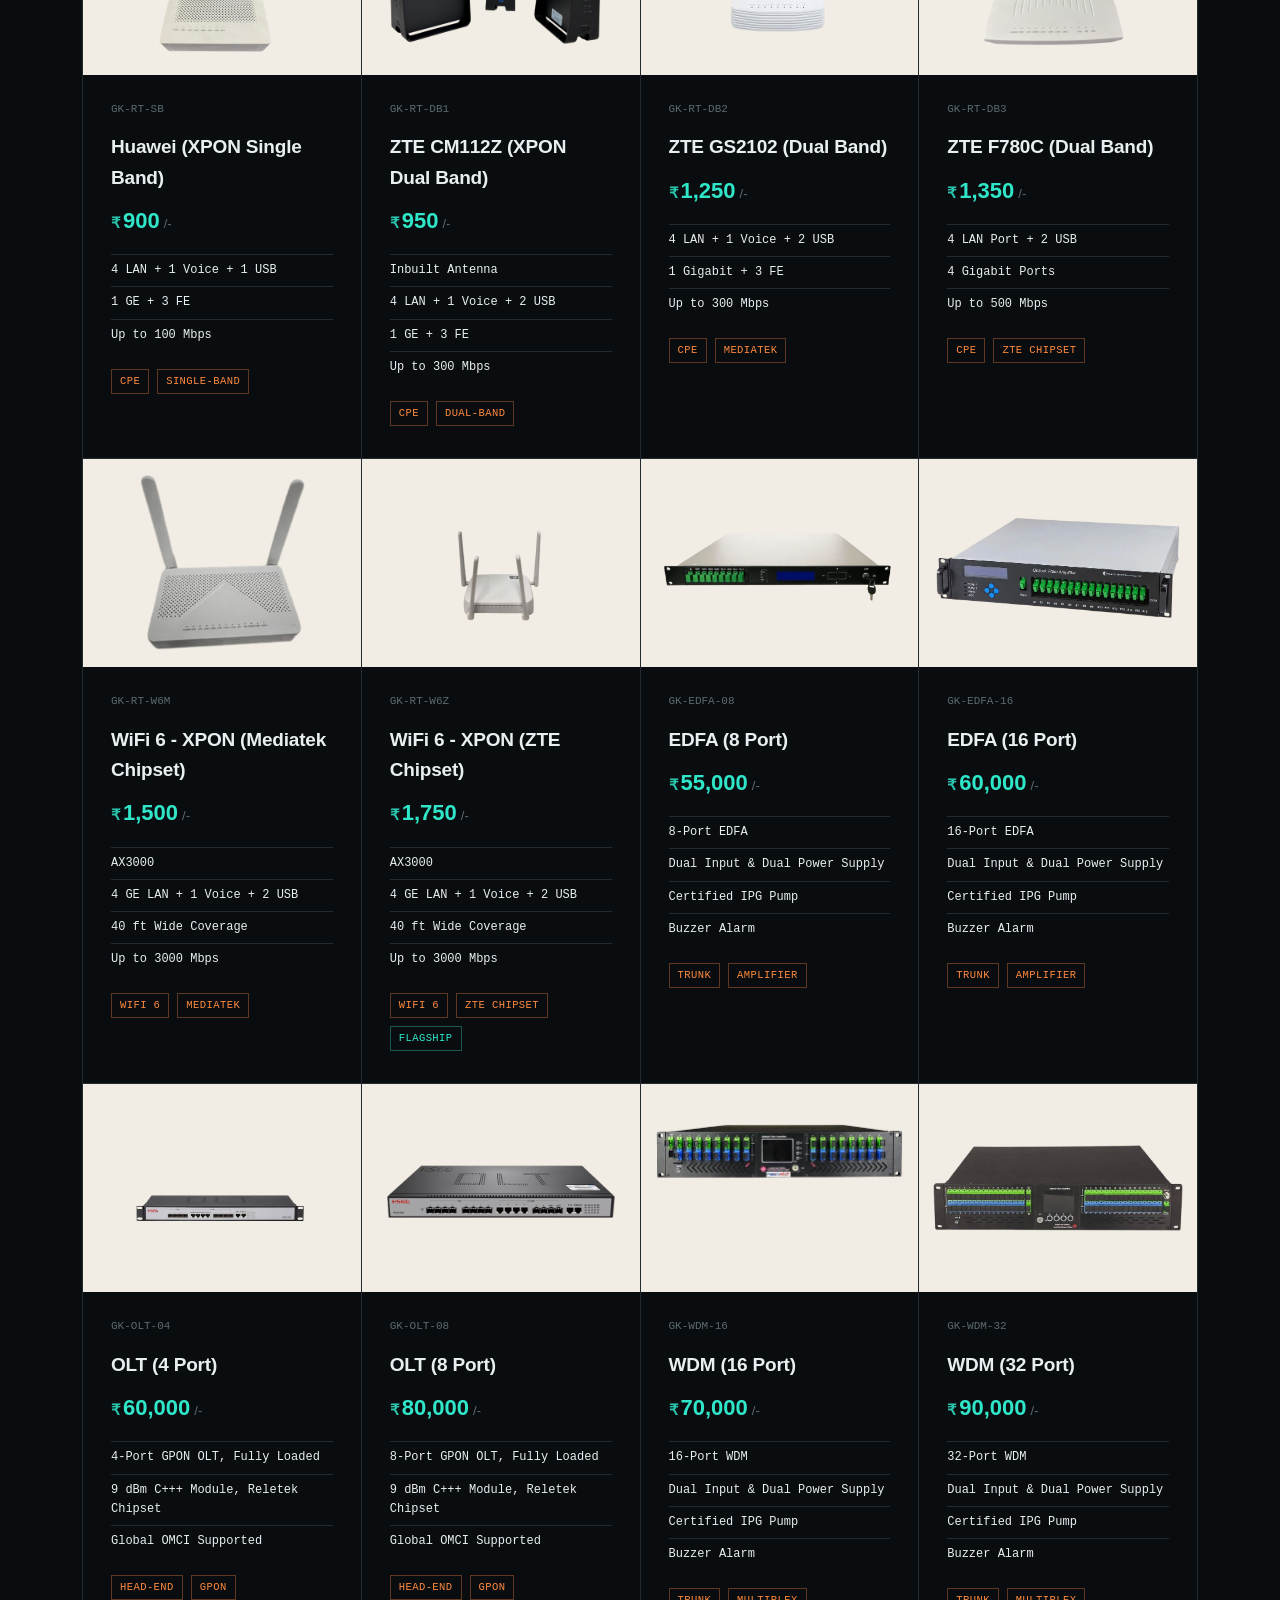
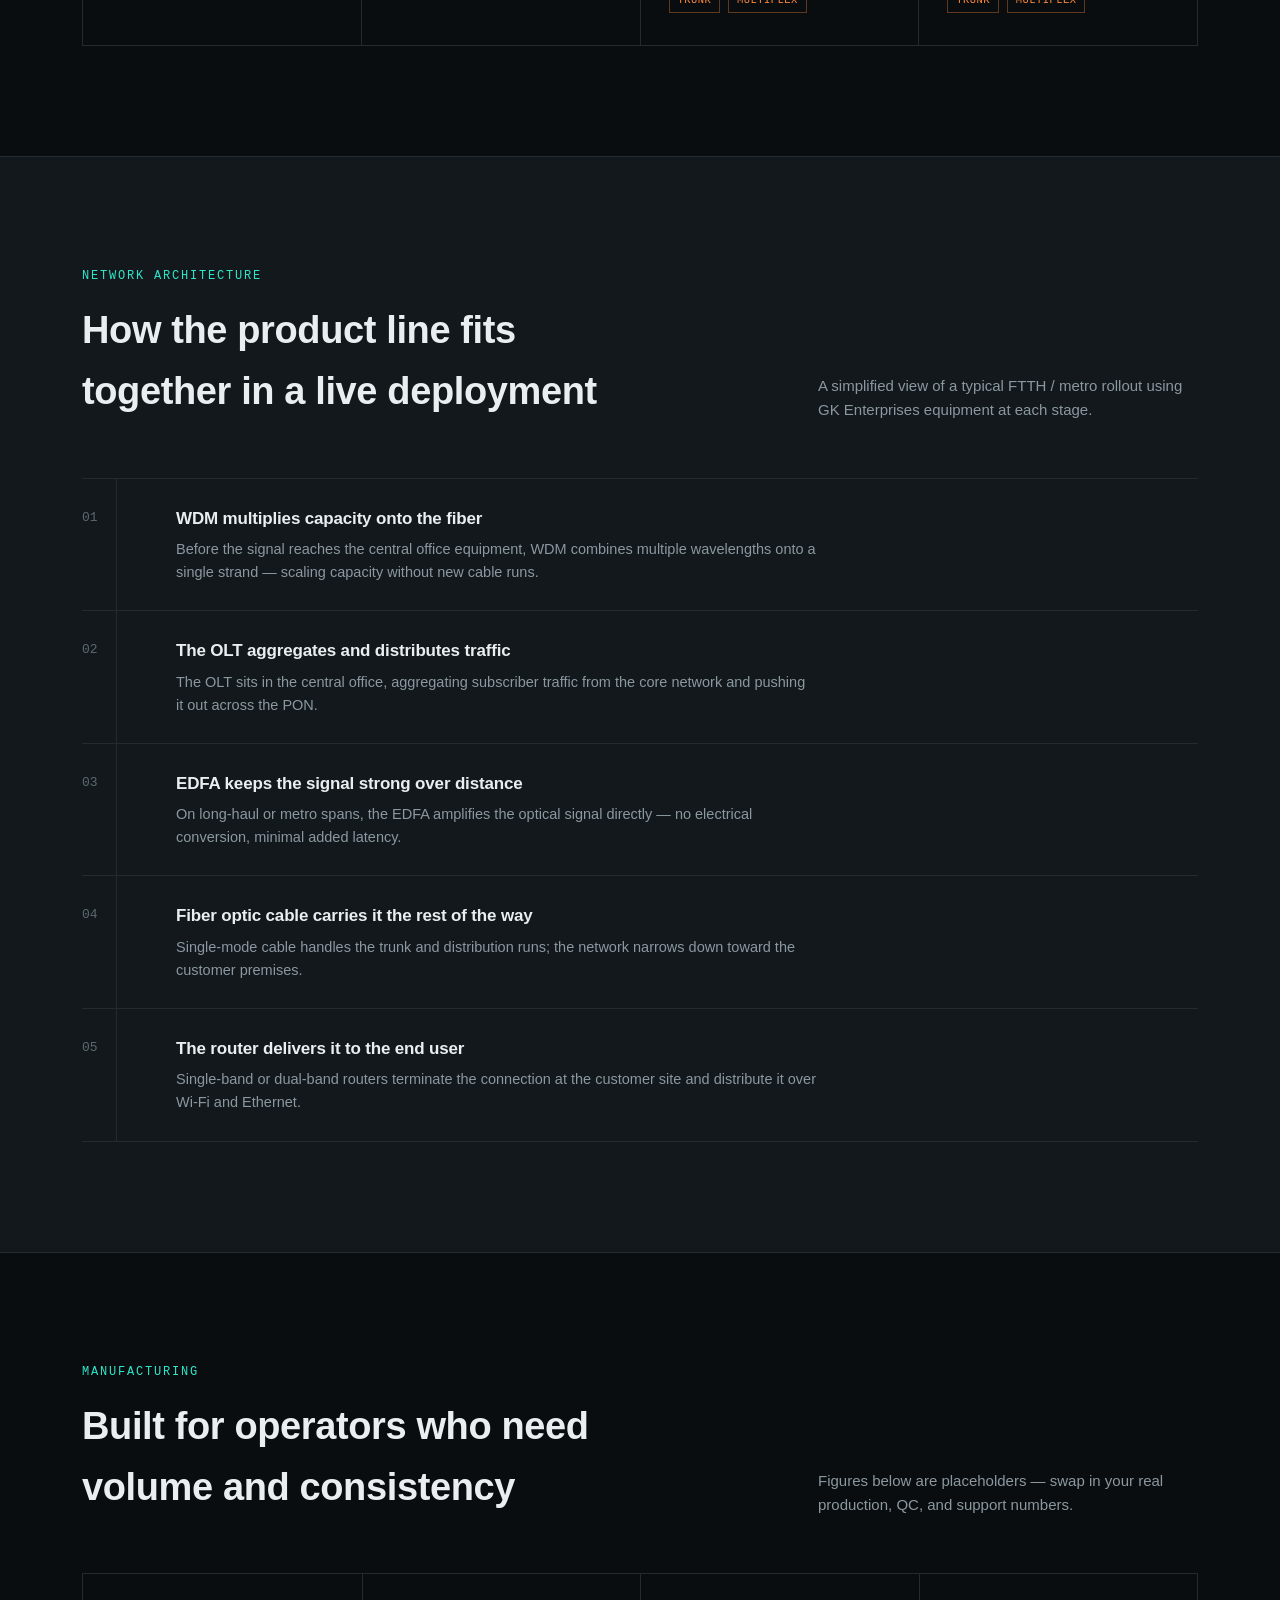
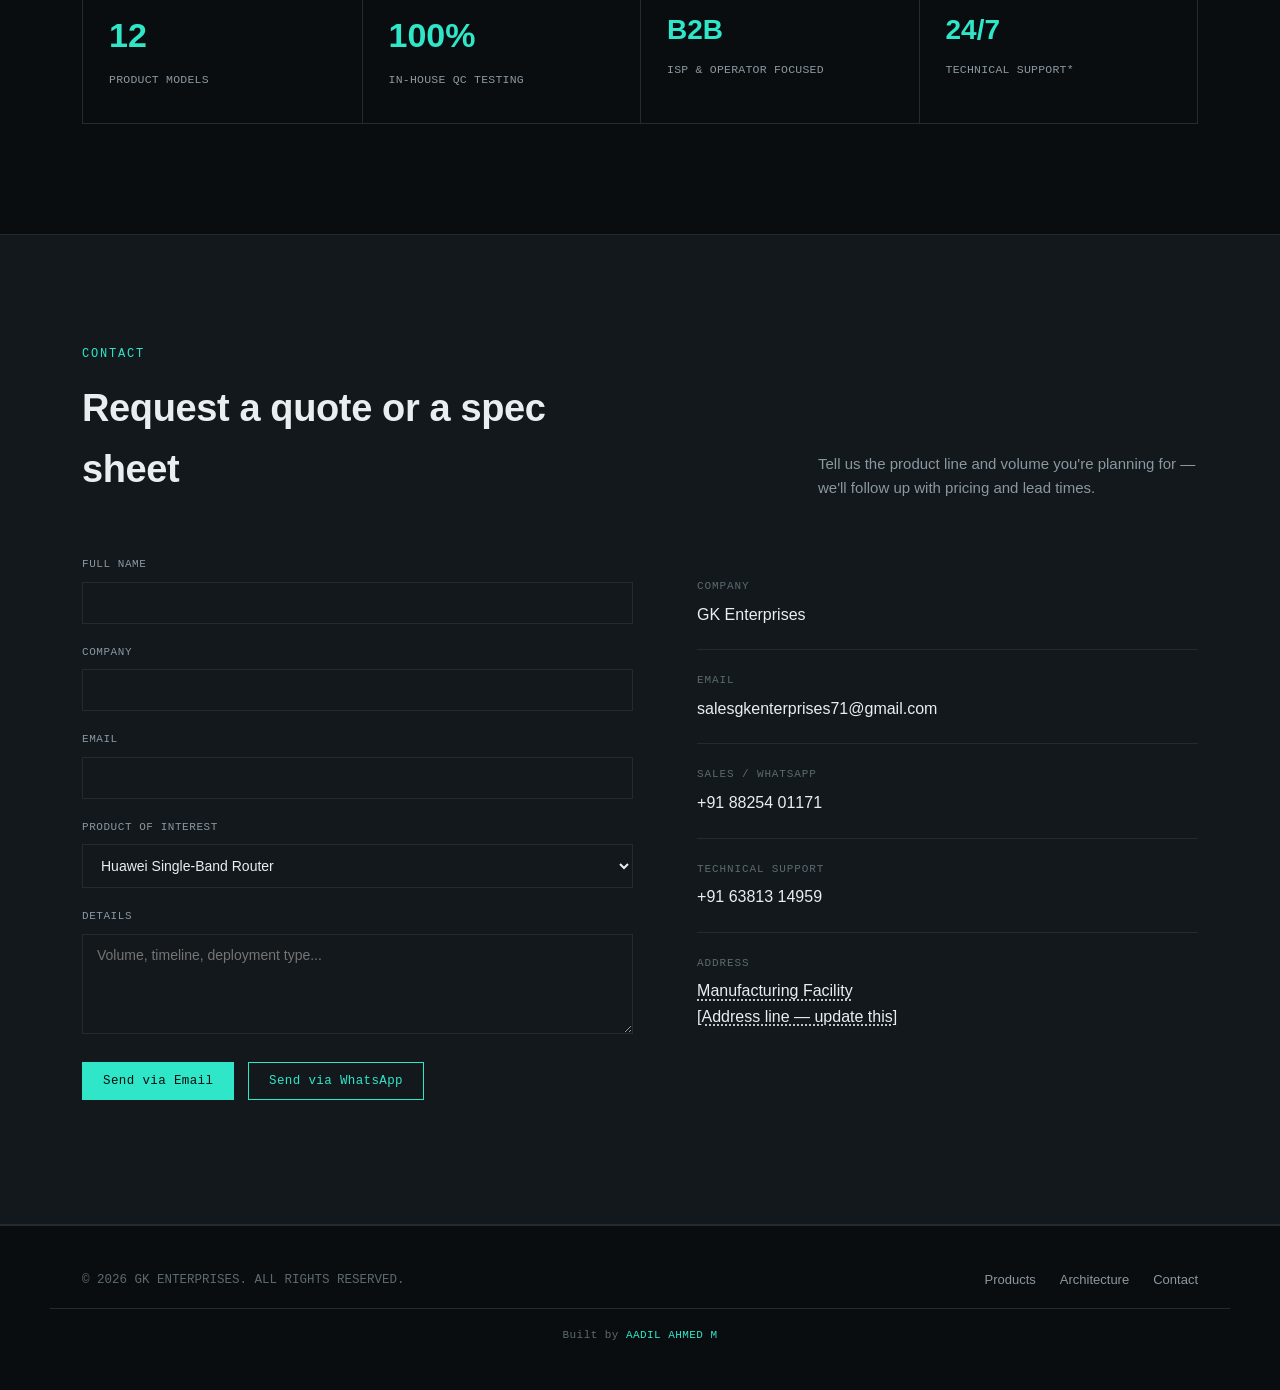
==== commit 2aaee2e8: "Add files via upload" ====
--- a/index.html
+++ b/index.html
@@ -39,7 +39,7 @@
         <a href="#contact">Contact</a>
       </div>
       <div style="display:flex; align-items:center; gap:14px;">
-        <a href="#contact" class="btn"><span>Request Quote</span></a>
+        <a href="#contact" class="btn"><span>BUY NOW</span></a>
         <button class="menu-toggle" id="menuToggle" aria-label="Toggle menu">☰</button>
       </div>
     </nav>
@@ -154,7 +154,7 @@
     <div class="product-grid reveal-stagger">
       <div class="product-card">
         <div class="img-slot">
-          <img src="images/products/router-single-band.jpg" alt="Huawei (XPON Single Band)">
+          <img src="images/products/single.png" alt="Huawei (XPON Single Band)">
         </div>
         <div class="product-body">
         <div class="pn">GK-RT-SB</div>
@@ -170,7 +170,7 @@
       </div>
       <div class="product-card">
         <div class="img-slot">
-          <img src="images/products/router-black.jpg" alt="ZTE CM112Z (XPON Dual Band)">
+          <img src="images/products/black ont.png" alt="ZTE CM112Z (XPON Dual Band)">
         </div>
         <div class="product-body">
         <div class="pn">GK-RT-DB1</div>
@@ -187,7 +187,7 @@
       </div>
       <div class="product-card">
         <div class="img-slot">
-          <img src="images/products/router-dual-mediatek.jpg" alt="ZTE GS2102 (Dual Band)">
+          <img src="images/products/dual mediatek.png" alt="ZTE GS2102 (Dual Band)">
         </div>
         <div class="product-body">
         <div class="pn">GK-RT-DB2</div>
@@ -203,7 +203,7 @@
       </div>
       <div class="product-card">
         <div class="img-slot">
-          <img src="images/products/router-dual-zte.jpg" alt="ZTE F780C (Dual Band)">
+          <img src="images/products/dual band zte.....png" alt="ZTE F780C (Dual Band)">
         </div>
         <div class="product-body">
         <div class="pn">GK-RT-DB3</div>
@@ -219,7 +219,7 @@
       </div>
       <div class="product-card">
         <div class="img-slot">
-          <img src="images/products/wifi6-mediatek.jpg" alt="WiFi 6 - XPON (Mediatek Chipset)">
+          <img src="images/products/WIFI 6 2 ant.png" alt="WiFi 6 - XPON (Mediatek Chipset)">
         </div>
         <div class="product-body">
         <div class="pn">GK-RT-W6M</div>
@@ -236,7 +236,7 @@
       </div>
       <div class="product-card">
         <div class="img-slot tilt-3d" id="tilt3dCard">
-          <img src="images/products/wifi6-zte.jpg" alt="WiFi 6 - XPON (ZTE Chipset)">
+          <img src="images/products/Wifi 6 4 ant.png" alt="WiFi 6 - XPON (ZTE Chipset)">
           <span class="tilt-badge">MOVE TO ROTATE</span>
         </div>
         <div class="product-body">
@@ -254,7 +254,7 @@
       </div>
       <div class="product-card">
         <div class="img-slot">
-          <img src="images/products/edfa-8p.jpg" alt="EDFA (8 Port)">
+          <img src="images/products/EDFA 8 port.png" alt="EDFA (8 Port)">
         </div>
         <div class="product-body">
         <div class="pn">GK-EDFA-08</div>
@@ -271,7 +271,7 @@
       </div>
       <div class="product-card">
         <div class="img-slot">
-          <img src="images/products/edfa-16p.jpg" alt="EDFA (16 Port)">
+          <img src="images/products/edfa 16 port.png" alt="EDFA (16 Port)">
         </div>
         <div class="product-body">
         <div class="pn">GK-EDFA-16</div>
@@ -288,7 +288,7 @@
       </div>
       <div class="product-card">
         <div class="img-slot">
-          <img src="images/products/olt-4p.jpg" alt="OLT (4 Port)">
+          <img src="images/products/olt 4port.png" alt="OLT (4 Port)">
         </div>
         <div class="product-body">
         <div class="pn">GK-OLT-04</div>
@@ -304,7 +304,7 @@
       </div>
       <div class="product-card">
         <div class="img-slot">
-          <img src="images/products/olt-8p.jpg" alt="OLT (8 Port)">
+          <img src="images/products/olt 8 port.png" alt="OLT (8 Port)">
         </div>
         <div class="product-body">
         <div class="pn">GK-OLT-08</div>
@@ -320,7 +320,7 @@
       </div>
       <div class="product-card">
         <div class="img-slot">
-          <img src="images/products/wdm-16p.jpg" alt="WDM (16 Port)">
+          <img src="images/products/wdm 16 port.png" alt="WDM (16 Port)">
         </div>
         <div class="product-body">
         <div class="pn">GK-WDM-16</div>
@@ -337,7 +337,7 @@
       </div>
       <div class="product-card">
         <div class="img-slot">
-          <img src="images/products/wdm-32p.jpg" alt="WDM (32 Port)">
+          <img src="images/products/wdm 32 port.png" alt="WDM (32 Port)">
         </div>
         <div class="product-body">
         <div class="pn">GK-WDM-32</div>
--- a/css/styles.css
+++ b/css/styles.css
@@ -71,7 +71,7 @@
   }
   .img-slot img{width:100%; height:100%; object-fit:contain; display:block;}
   .img-slot .placeholder-fallback{
-    display:flex; flex-direction:column; align-items:center; gap:8px;
+    display:flex; flex-direction:column; align-items:center; gap:4px;
     font-family:'IBM Plex Mono',monospace; font-size:10.5px; color:var(--muted-2);
     letter-spacing:0.1em; text-transform:uppercase; text-align:center; padding:12px;
   }
@@ -150,7 +150,7 @@
   /* ---------- HERO ---------- */
   .hero{padding:170px 0 60px; position:relative; min-height:100vh; display:flex; align-items:center; overflow:hidden;}
   @supports (min-height: 100dvh){ .hero{min-height:100dvh;} }
-  .hero-video{position:absolute; inset:0; width:100%; height:100%; object-fit:cover; object-position:center; z-index:0;}
+  .hero-video{position:absolute; inset:0; width:100%; height:60%; object-fit:cover; object-position:center; z-index:0;}
   .hero::after{
     content:''; position:absolute; inset:0; z-index:1; pointer-events:none;
     background:radial-gradient(ellipse 70% 60% at 50% 35%, rgba(10,13,16,0.35) 0%, var(--bg) 82%),
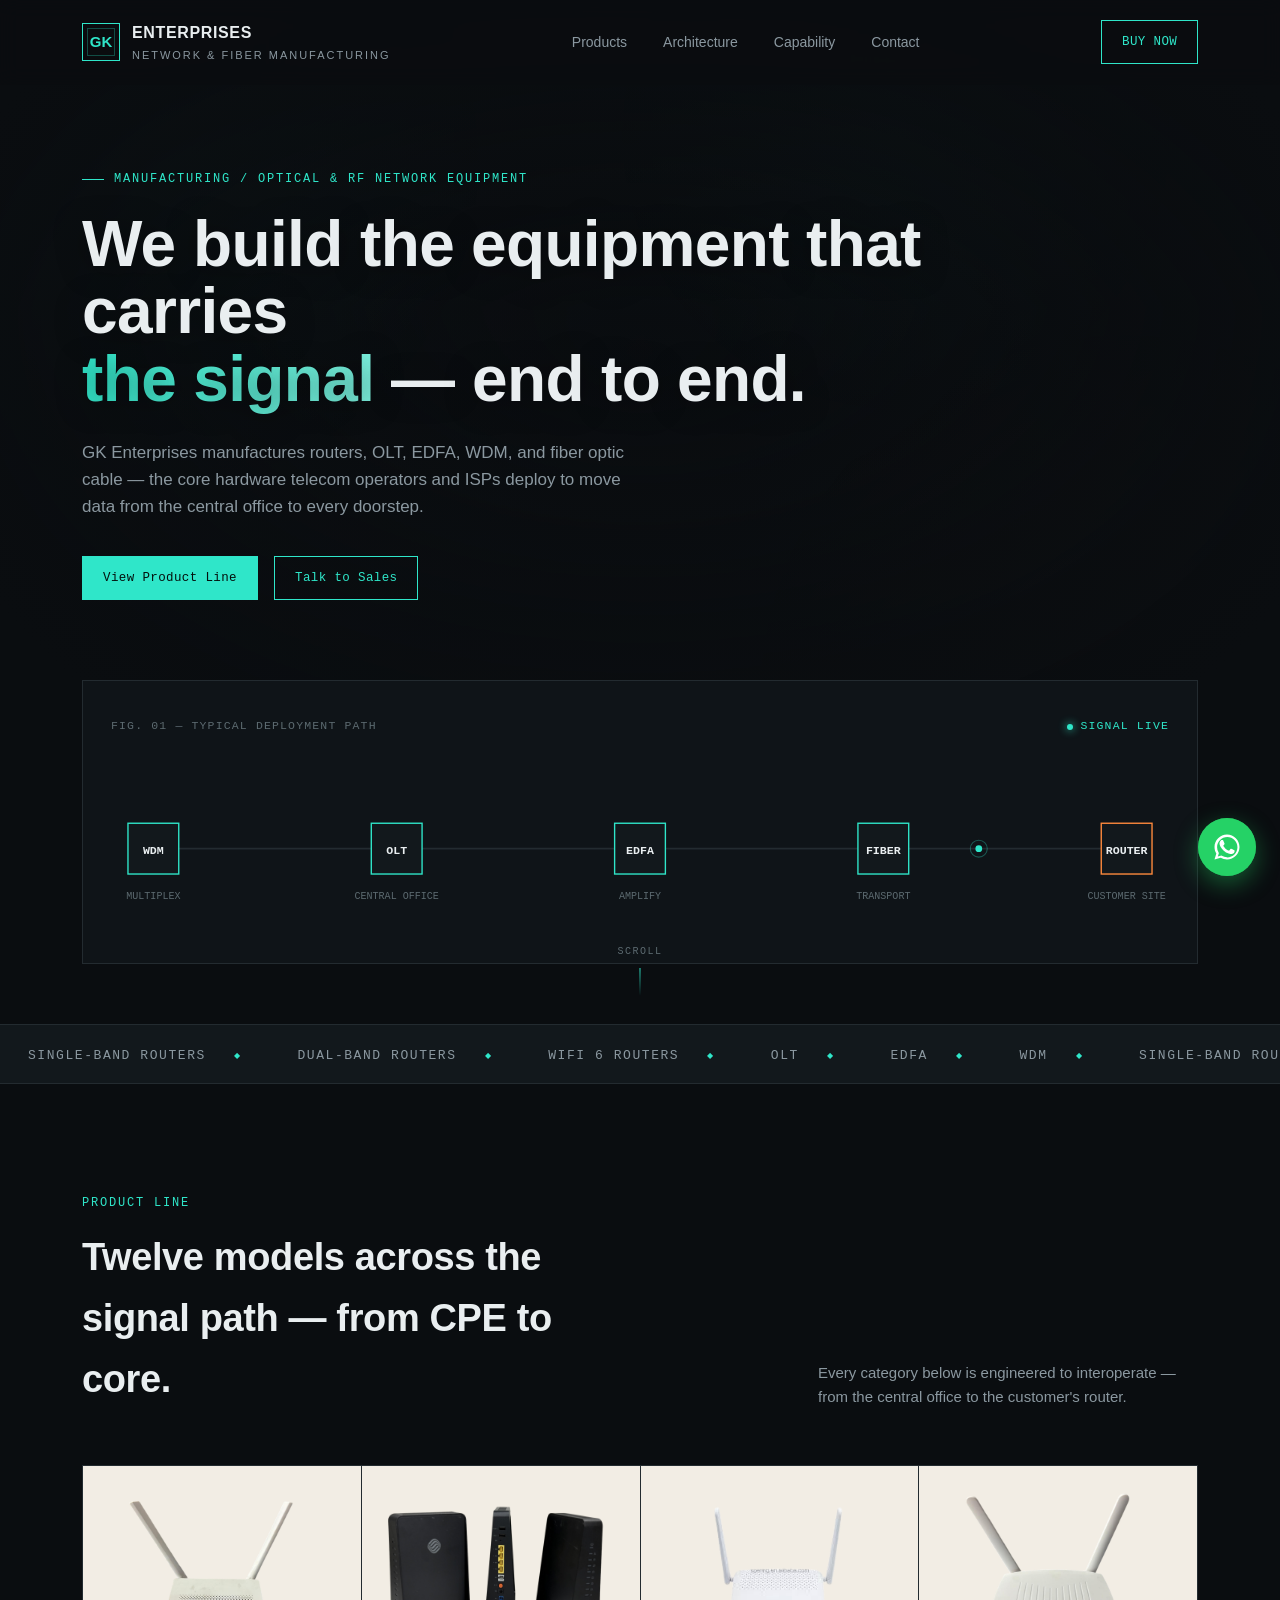
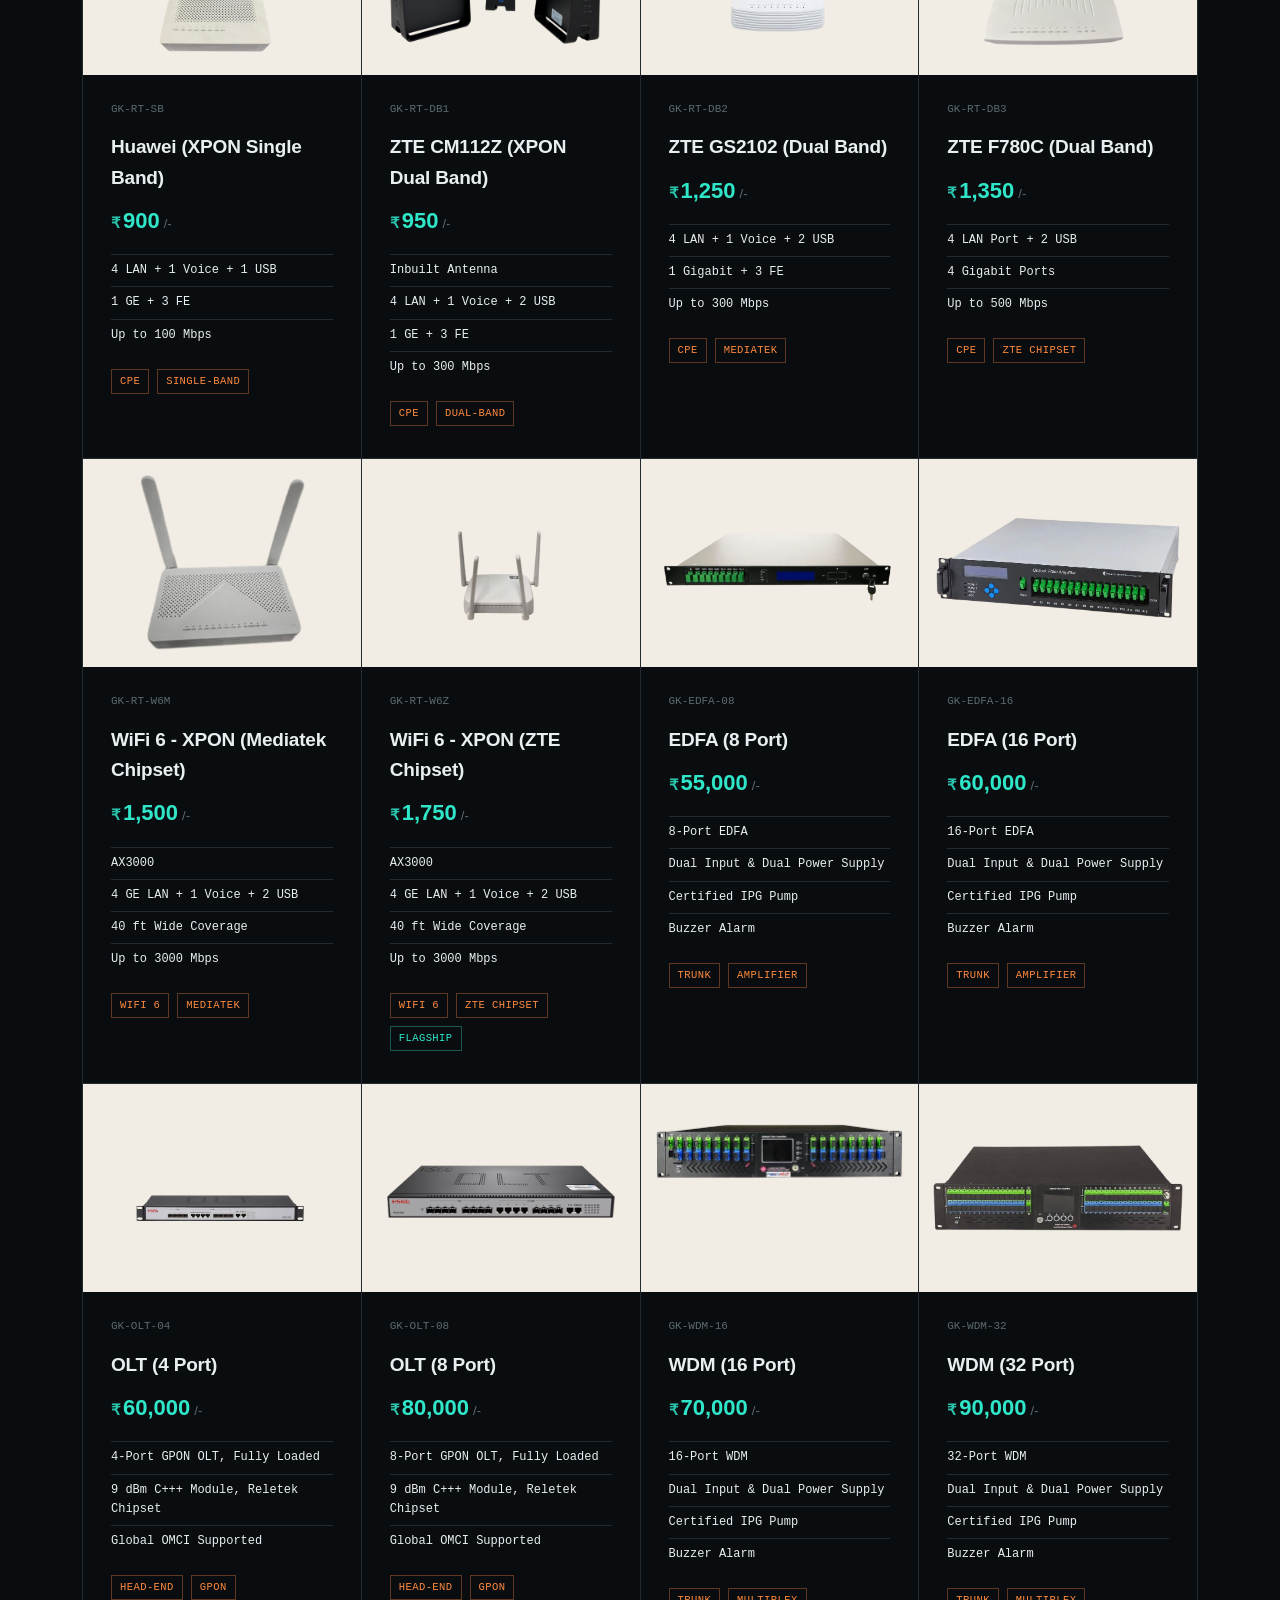
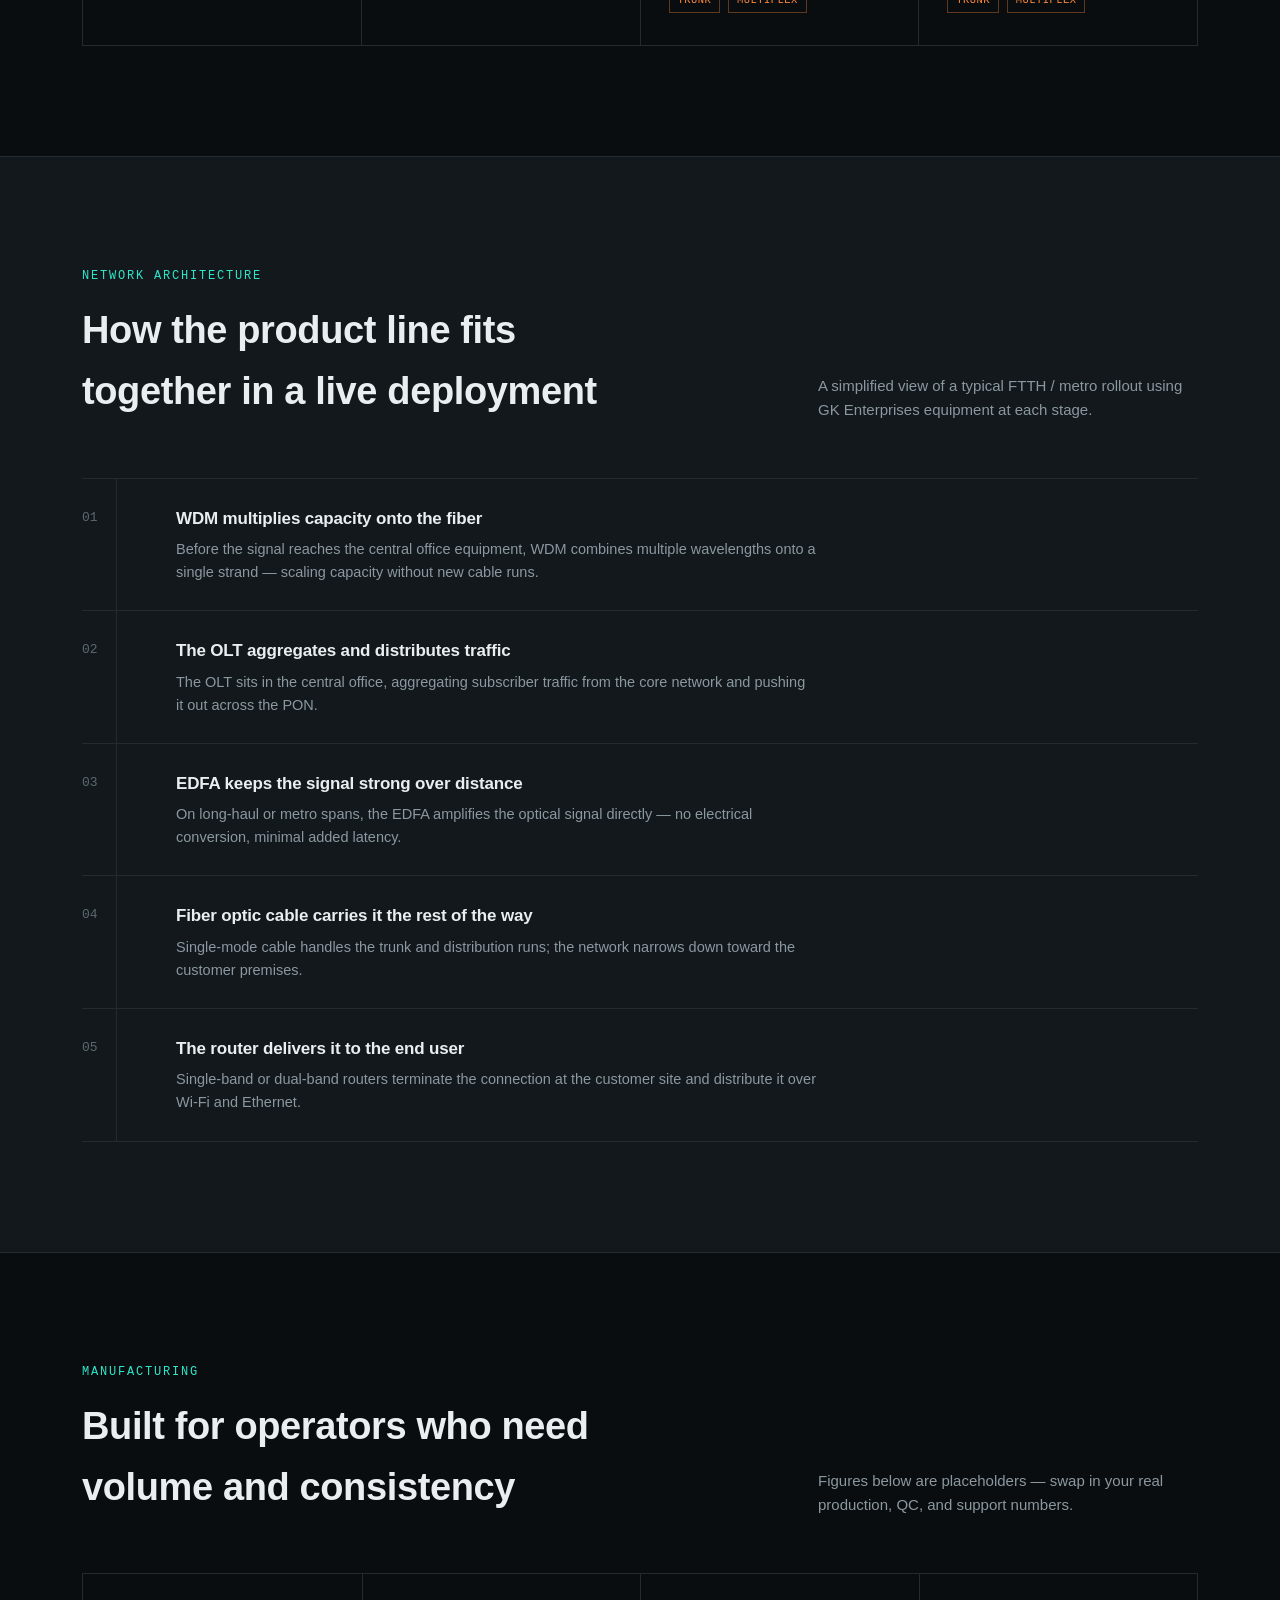
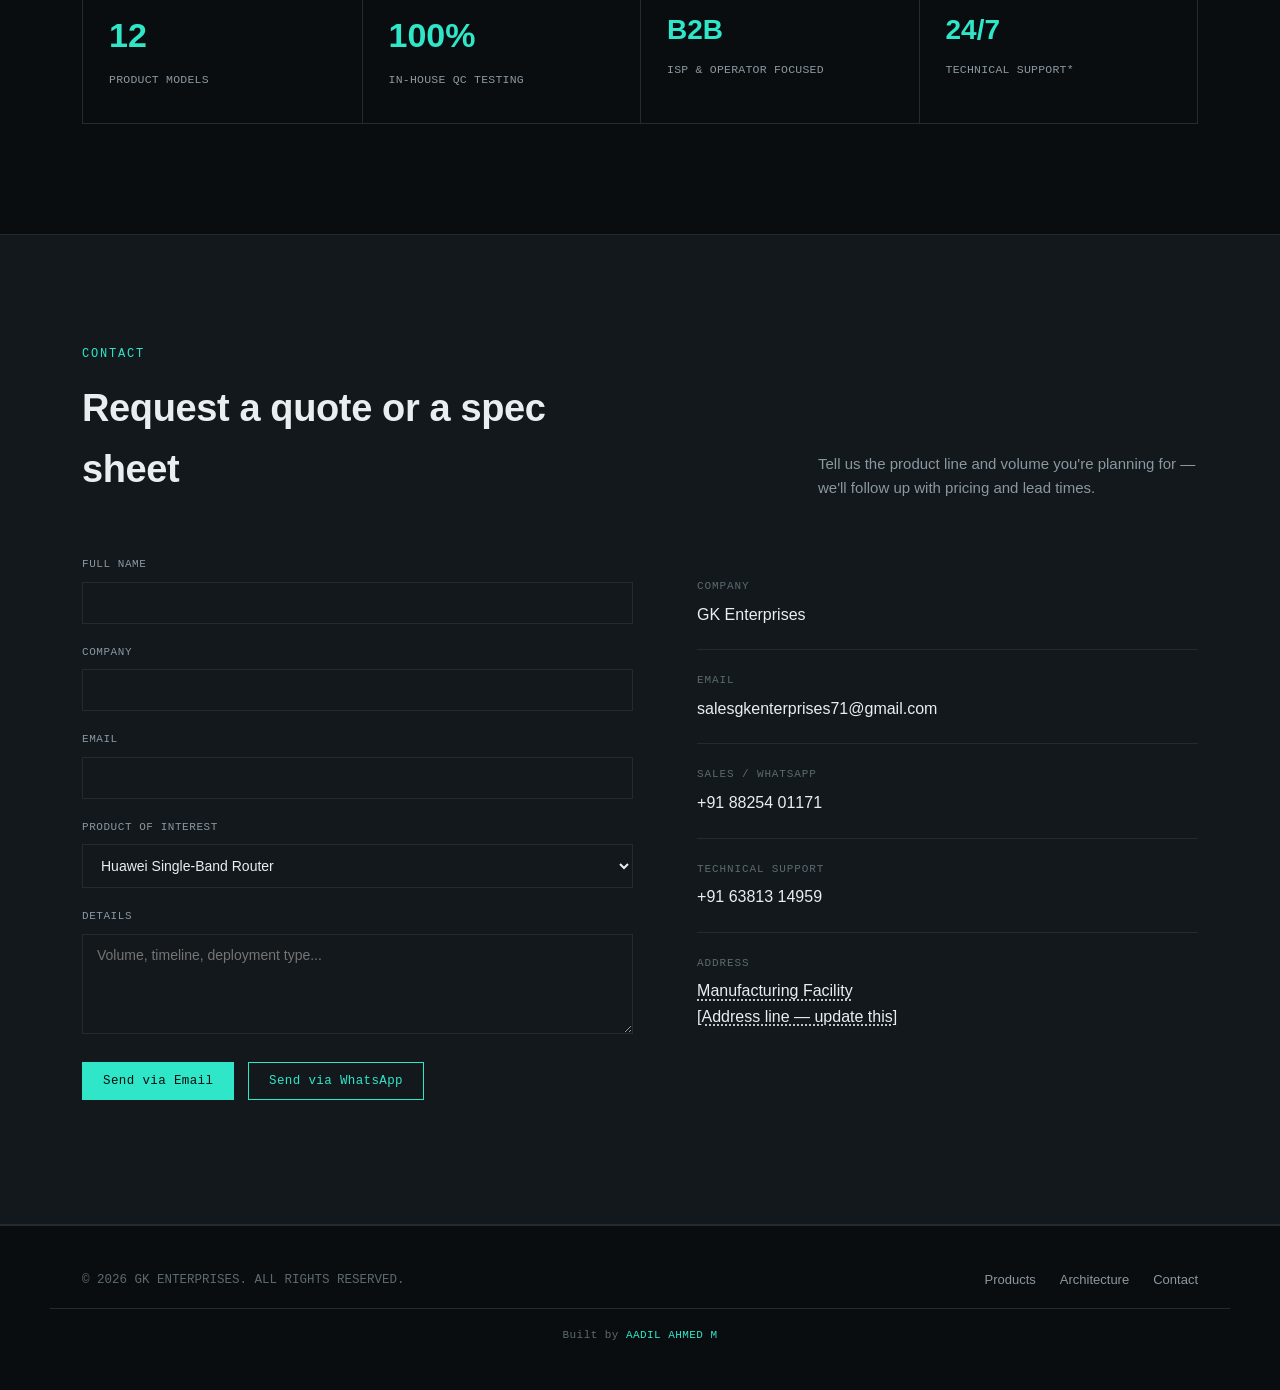
==== commit 9d1aa4e3: "Add files via upload" ====
--- a/index.html
+++ b/index.html
@@ -5,6 +5,7 @@
 <meta name="viewport" content="width=device-width, initial-scale=1.0">
 <title>GK Enterprises — Fiber &amp; Network Infrastructure Manufacturing</title>
 <meta name="description" content="GK Enterprises manufactures routers, OLT, EDFA, WDM and fiber optic cable for telecom and ISP network infrastructure.">
+<meta name="viewport" content="width=device-width, initial-scale=1.0">
 <link rel="preconnect" href="https://fonts.googleapis.com">
 <link href="https://fonts.googleapis.com/css2?family=Space+Grotesk:wght@400;500;600;700&family=Inter:wght@400;500;600;700&family=IBM+Plex+Mono:wght@400;500&display=swap" rel="stylesheet">
 <link rel="stylesheet" href="css/styles.css">
@@ -203,7 +204,7 @@
       </div>
       <div class="product-card">
         <div class="img-slot">
-          <img src="images/products/dual band zte.....png" alt="ZTE F780C (Dual Band)">
+          <img src="images/products/dual zte.png" alt="ZTE F780C (Dual Band)">
         </div>
         <div class="product-body">
         <div class="pn">GK-RT-DB3</div>
--- a/css/styles.css
+++ b/css/styles.css
@@ -150,7 +150,7 @@
   /* ---------- HERO ---------- */
   .hero{padding:170px 0 60px; position:relative; min-height:100vh; display:flex; align-items:center; overflow:hidden;}
   @supports (min-height: 100dvh){ .hero{min-height:100dvh;} }
-  .hero-video{position:absolute; inset:0; width:100%; height:60%; object-fit:cover; object-position:center; z-index:0;}
+  .hero-video{position:absolute; inset:0; width:100%; height:100%; object-fit:cover; object-position:center; z-index:0;}
   .hero::after{
     content:''; position:absolute; inset:0; z-index:1; pointer-events:none;
     background:radial-gradient(ellipse 70% 60% at 50% 35%, rgba(10,13,16,0.35) 0%, var(--bg) 82%),
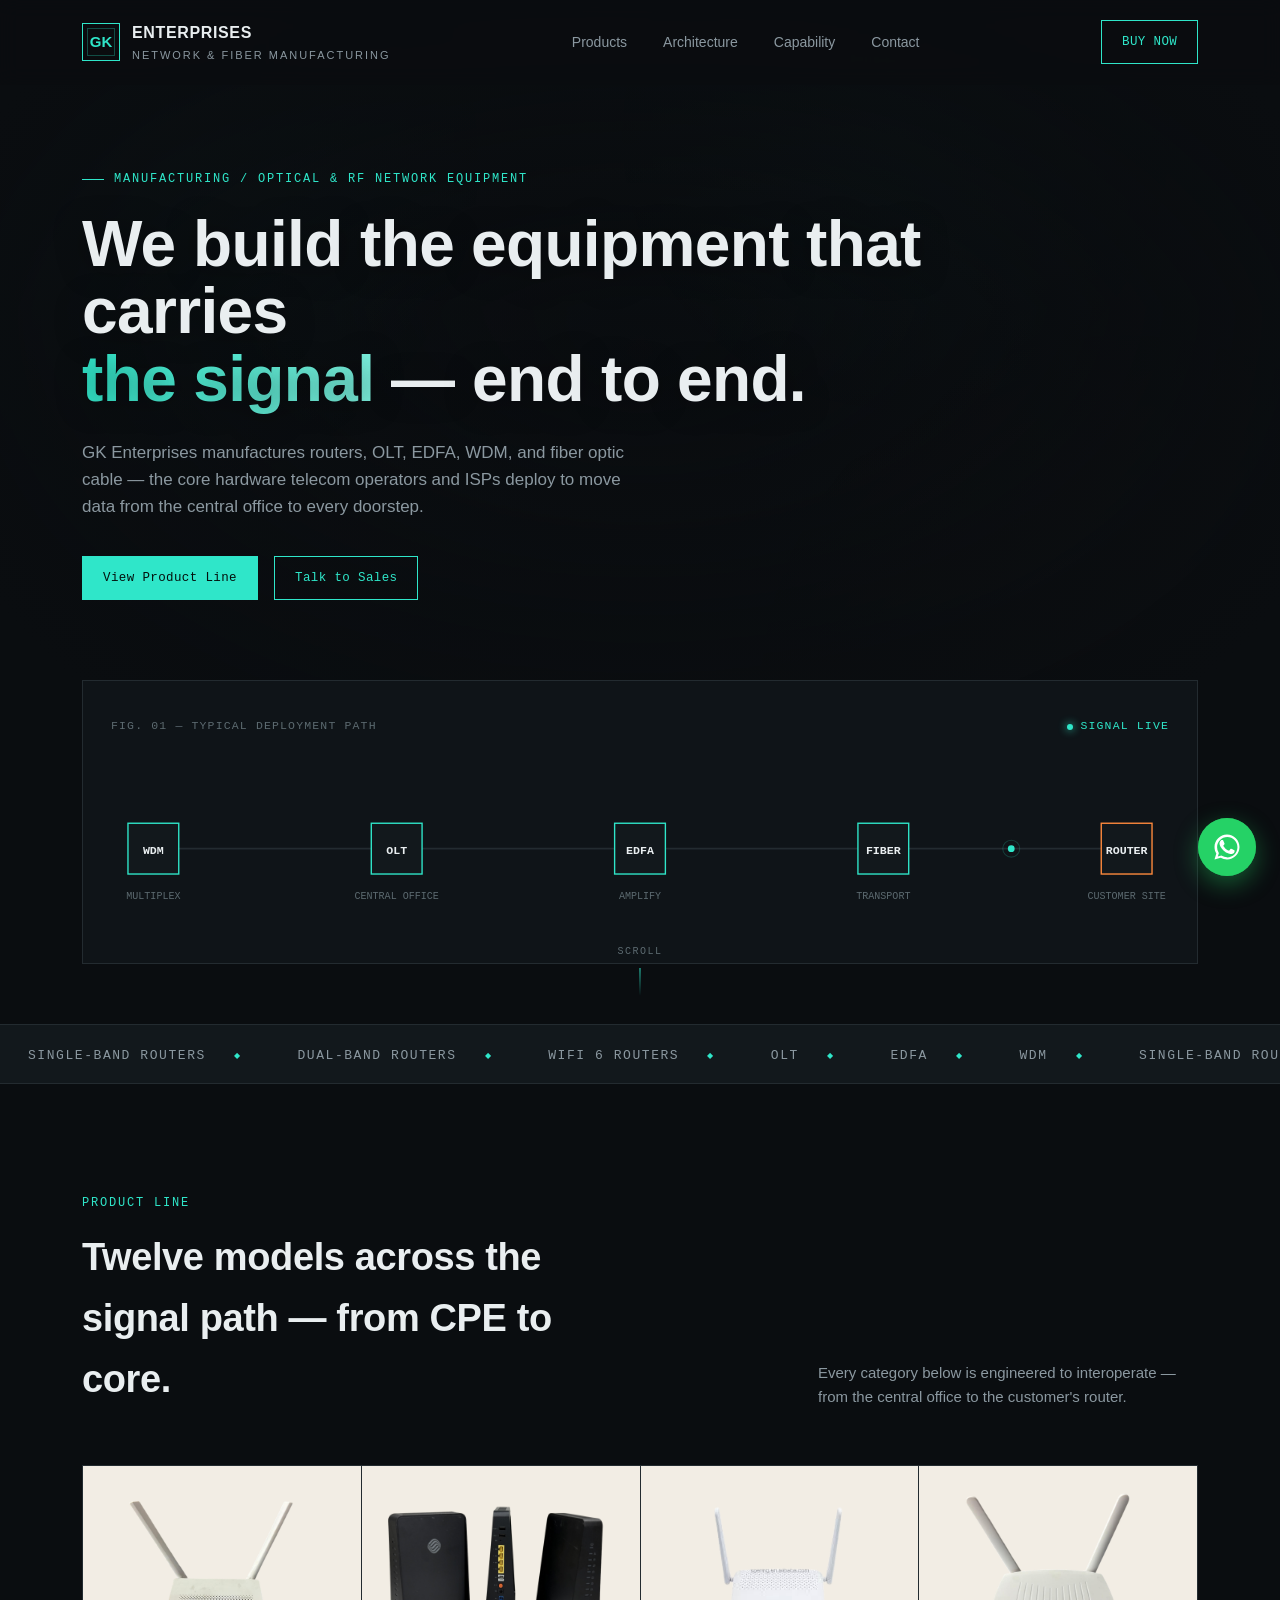
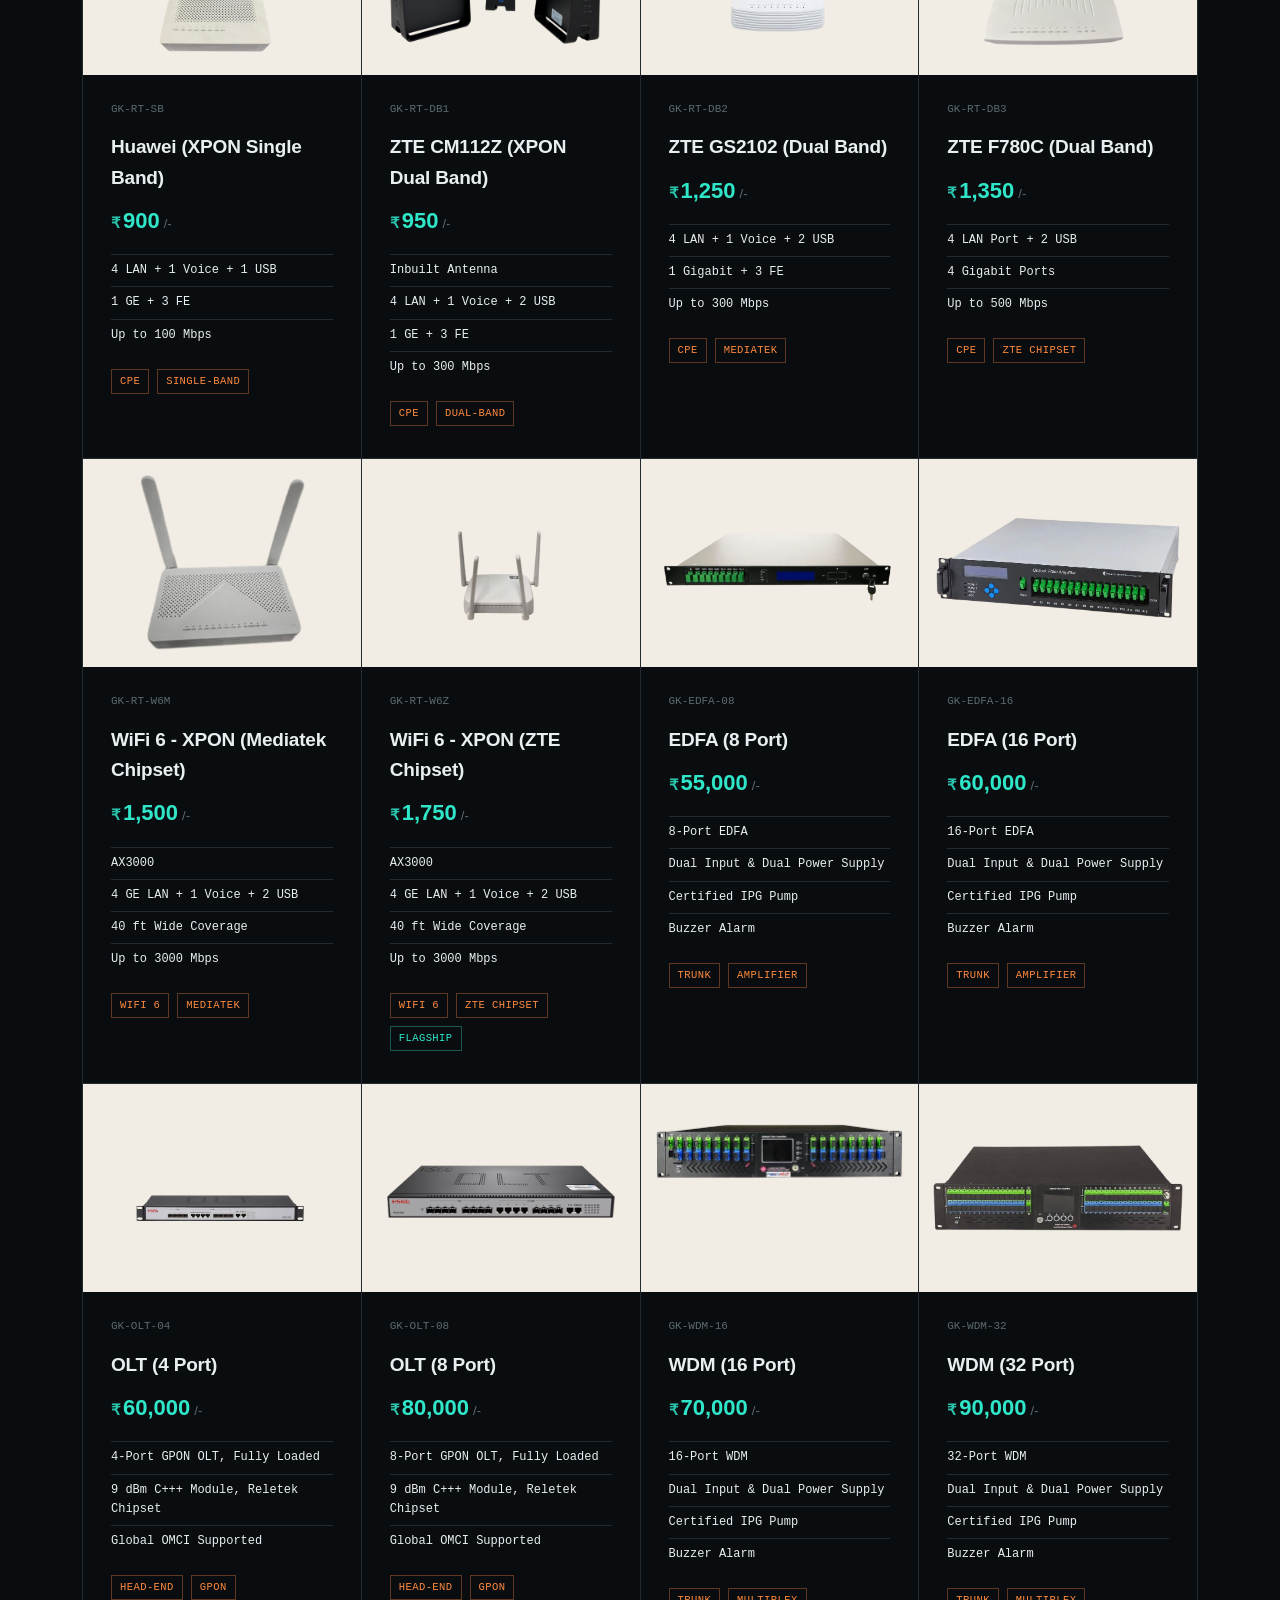
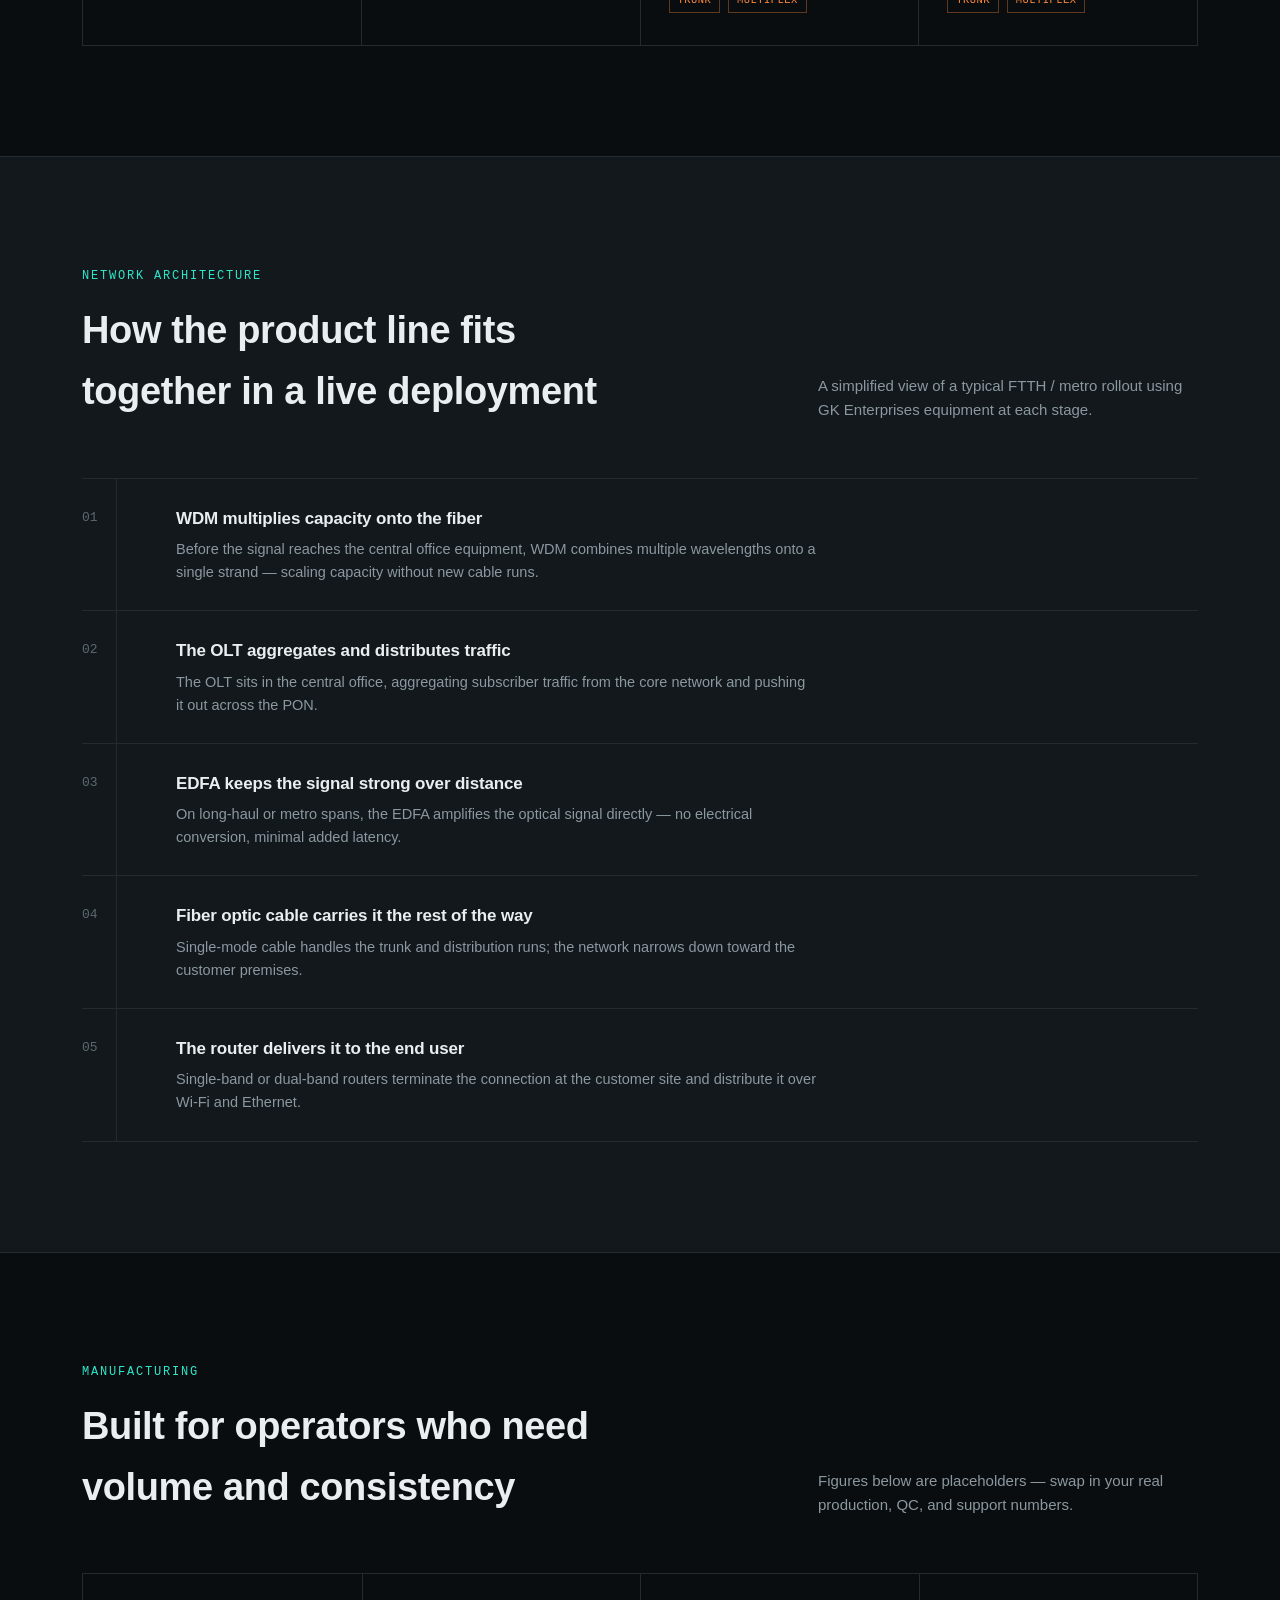
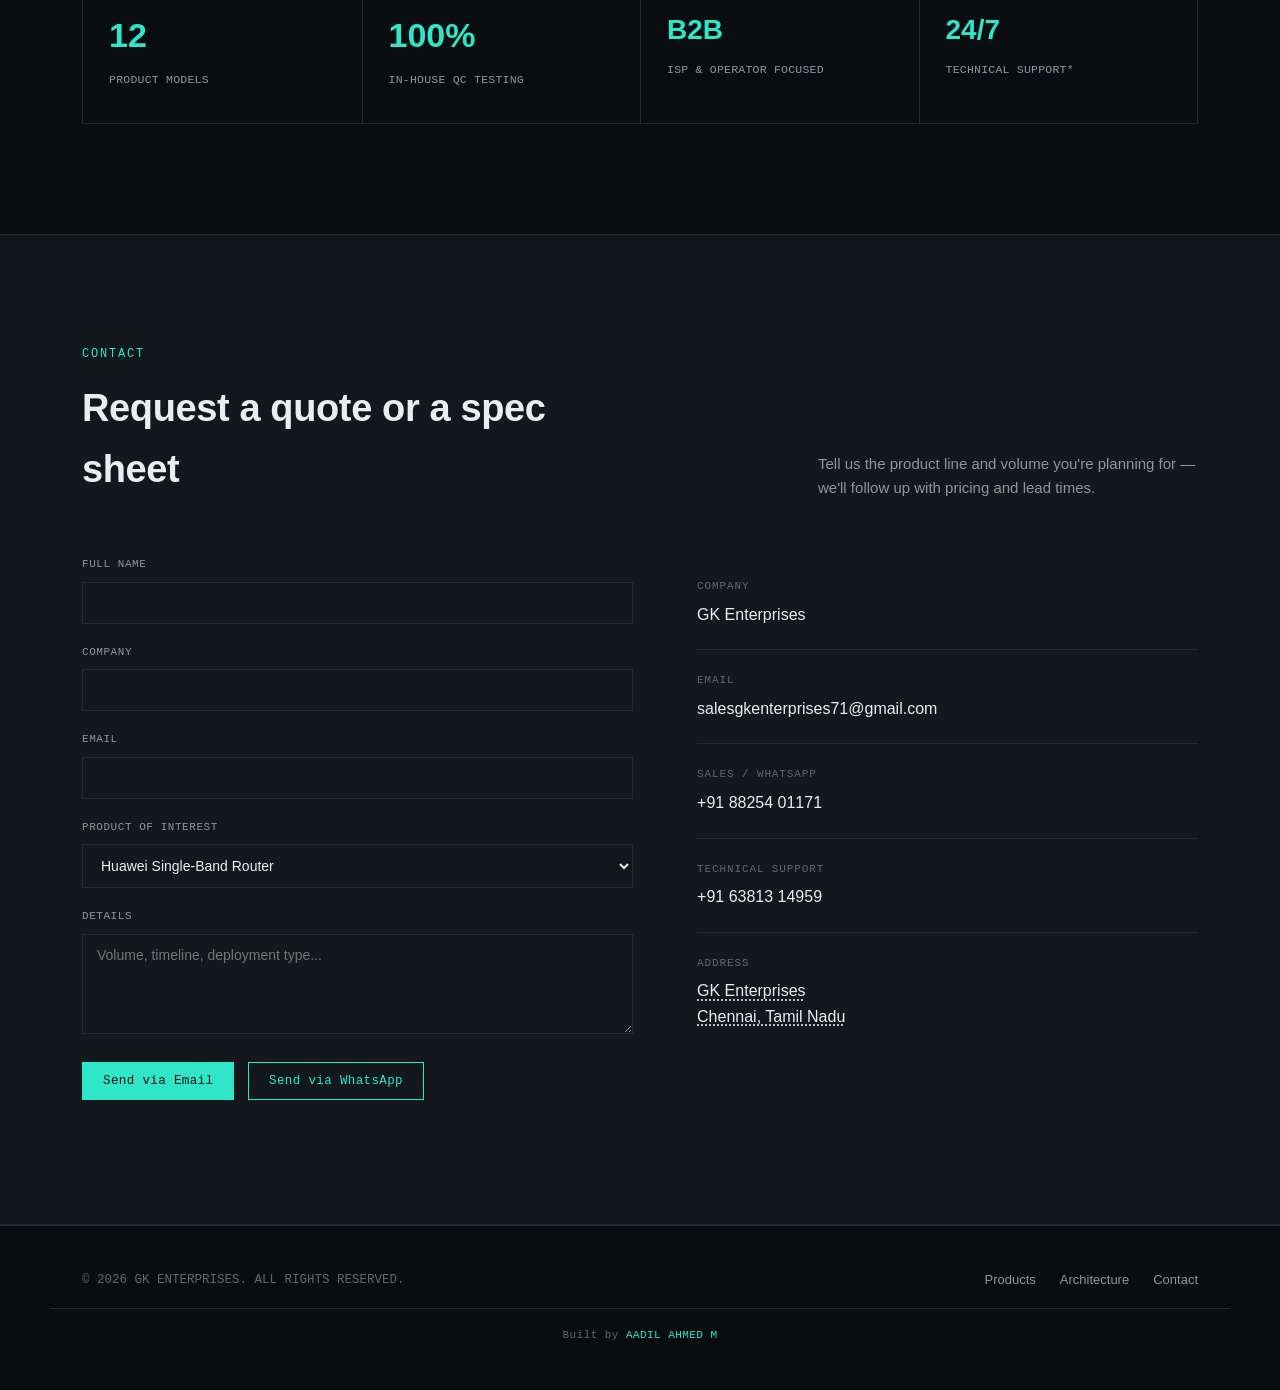
==== commit fe110bdf: "Add files via upload" ====
--- a/index.html
+++ b/index.html
@@ -462,7 +462,7 @@
         <div class="contact-info-item">
           <div class="lbl">Address</div>
           <div class="val">
-            <a id="mapLink" href="#" target="_blank" rel="noopener" style="color:inherit; text-decoration:underline dotted; text-underline-offset:3px;">Manufacturing Facility<br>[Address line — update this]</a>
+            <a href="https://www.google.com/maps/search/?api=1&query=13.0610516,80.1773977" target="_blank" rel="noopener" style="color:inherit; text-decoration:underline dotted; text-underline-offset:3px;">GK Enterprises<br>Chennai, Tamil Nadu</a>
           </div>
         </div>
       </div>
--- a/css/styles.css
+++ b/css/styles.css
@@ -190,12 +190,21 @@
   .chain-arrow{color:var(--muted-2); font-size:13px;}
 
   @media (max-width:640px){
+    .wrap{padding:0 20px;}
     .chain-svg{display:none;}
     .chain-chips{display:flex;}
-    .hero{padding:130px 0 40px;}
+    .hero{
+      padding:122px 0 42px;
+      align-items:flex-start;
+    }
+    .hero .wrap{padding-top:6px;}
     .signal-chain{margin-top:44px; padding:22px 18px 20px;}
-    .hero h1{font-size:clamp(28px,8vw,40px);}
-    .hero p.lede{font-size:15px; margin:18px 0 26px;}
+    .hero h1{font-size:clamp(28px,8vw,40px); line-height:1.08; max-width:100%;}
+    .hero p.lede{font-size:15px; margin:18px 0 26px; line-height:1.7; max-width:100%;}
+    .hero-ctas{flex-direction:column; align-items:flex-start; gap:12px;}
+    .signal-chain-label{flex-direction:column; align-items:flex-start; gap:10px;}
+    .scroll-cue{display:none;}
+    .hero-video{object-fit:contain; object-position:center; transform:scale(1.02);}
   }
   .node-label{font-family:'IBM Plex Mono',monospace; font-size:11px; fill:var(--text);}
   .node-sub{font-family:'IBM Plex Mono',monospace; font-size:9.5px; fill:var(--muted-2);}
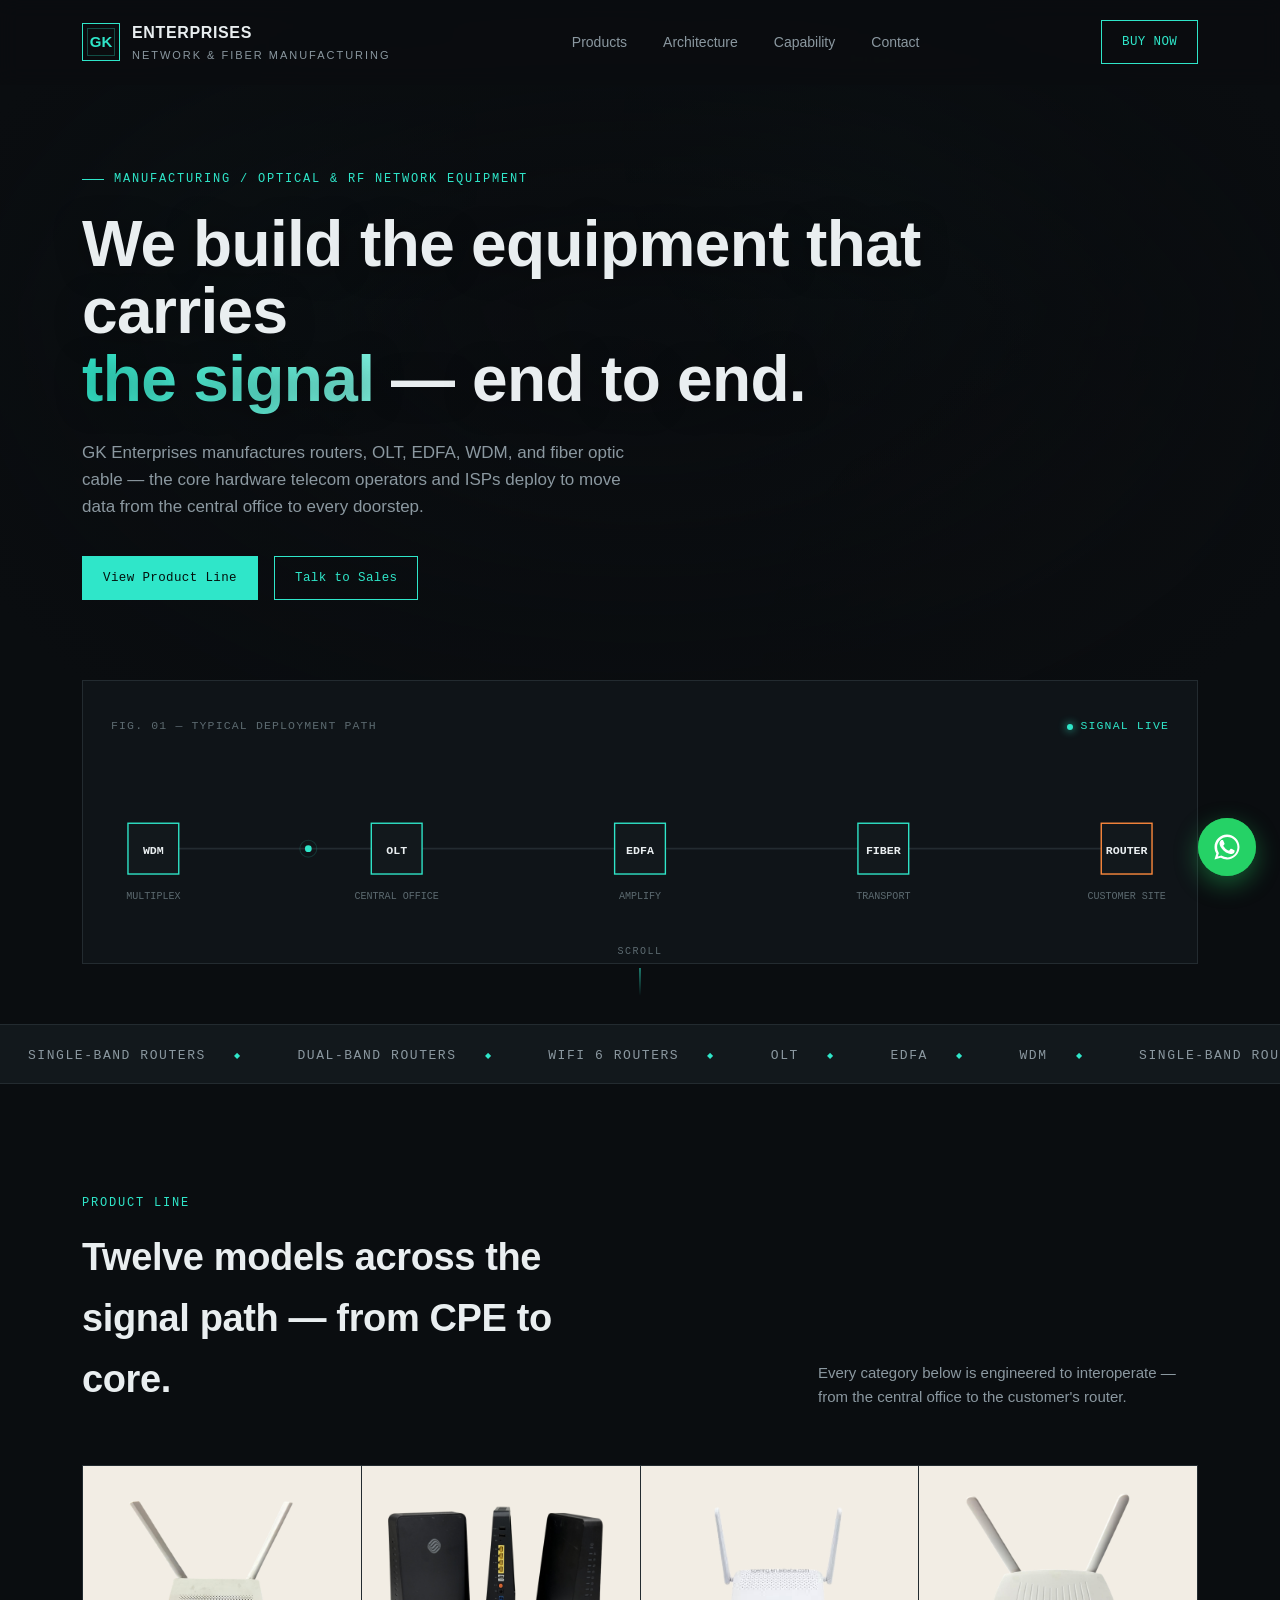
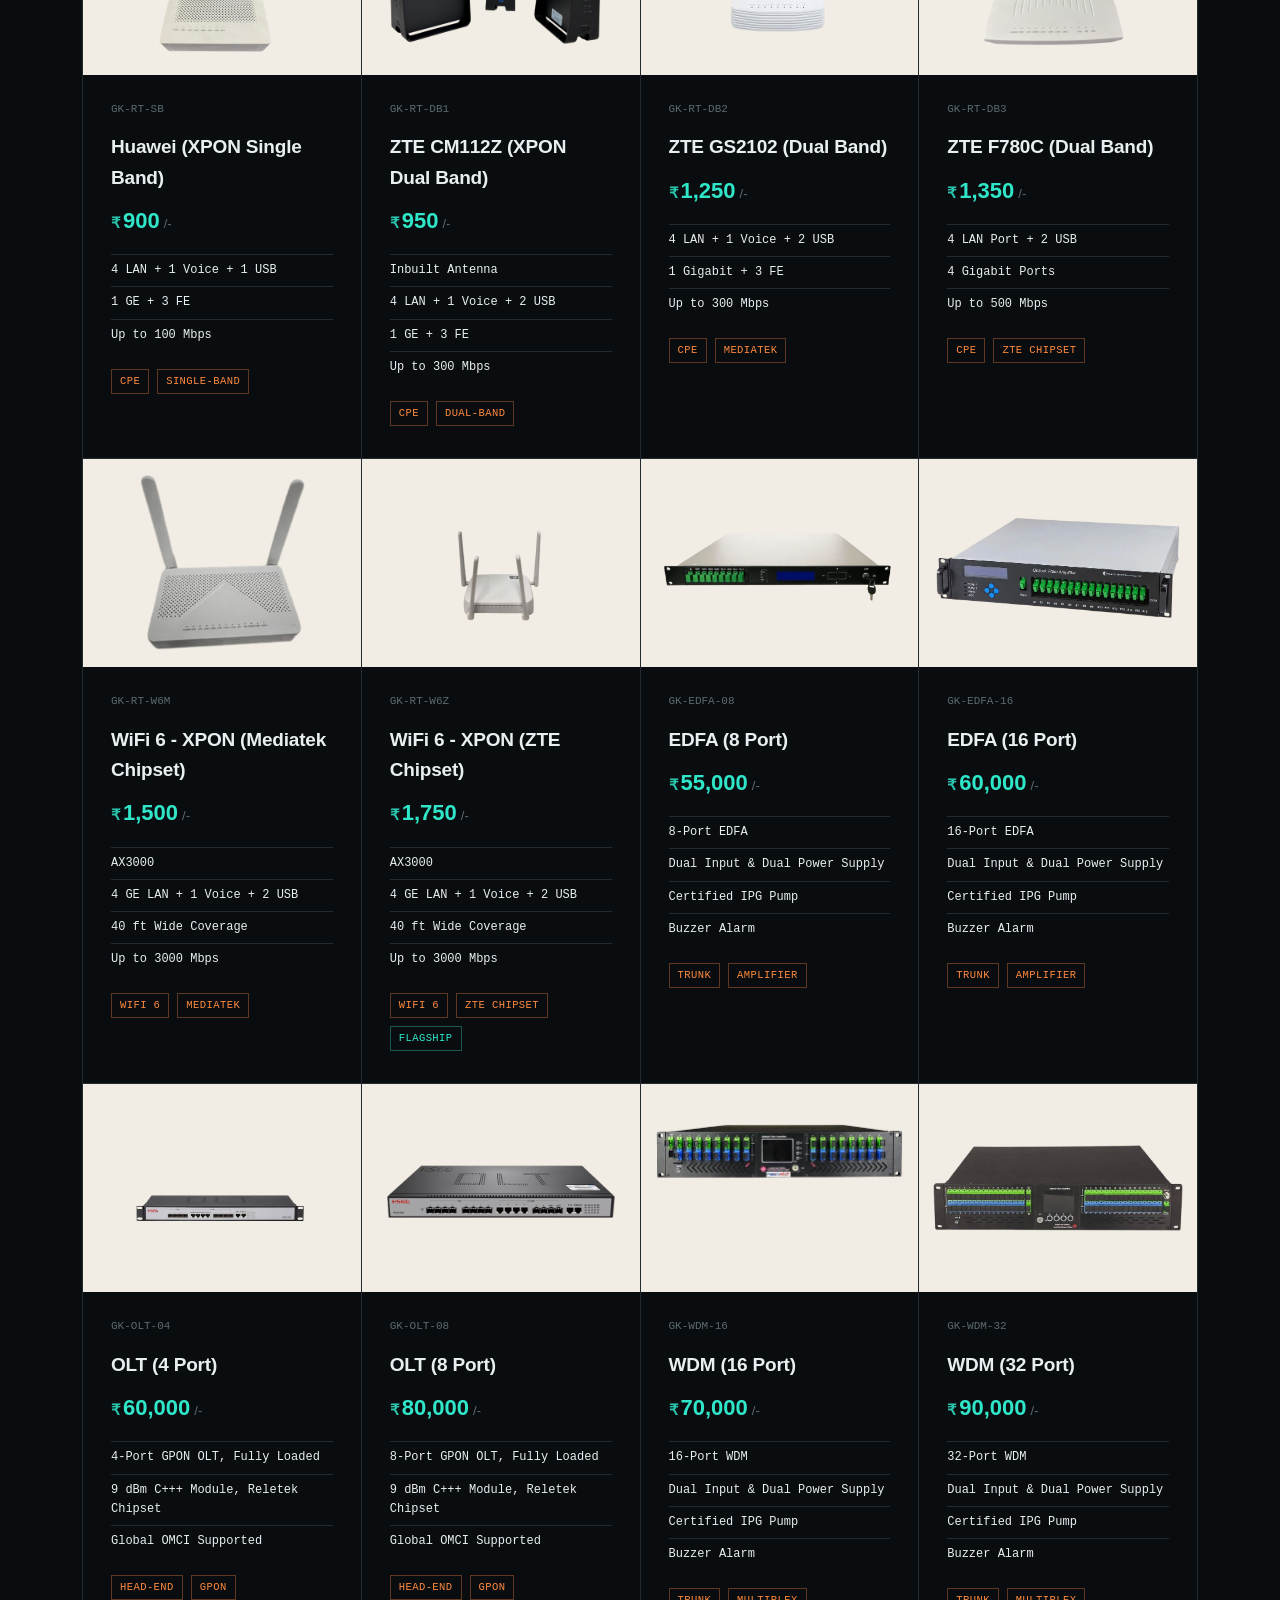
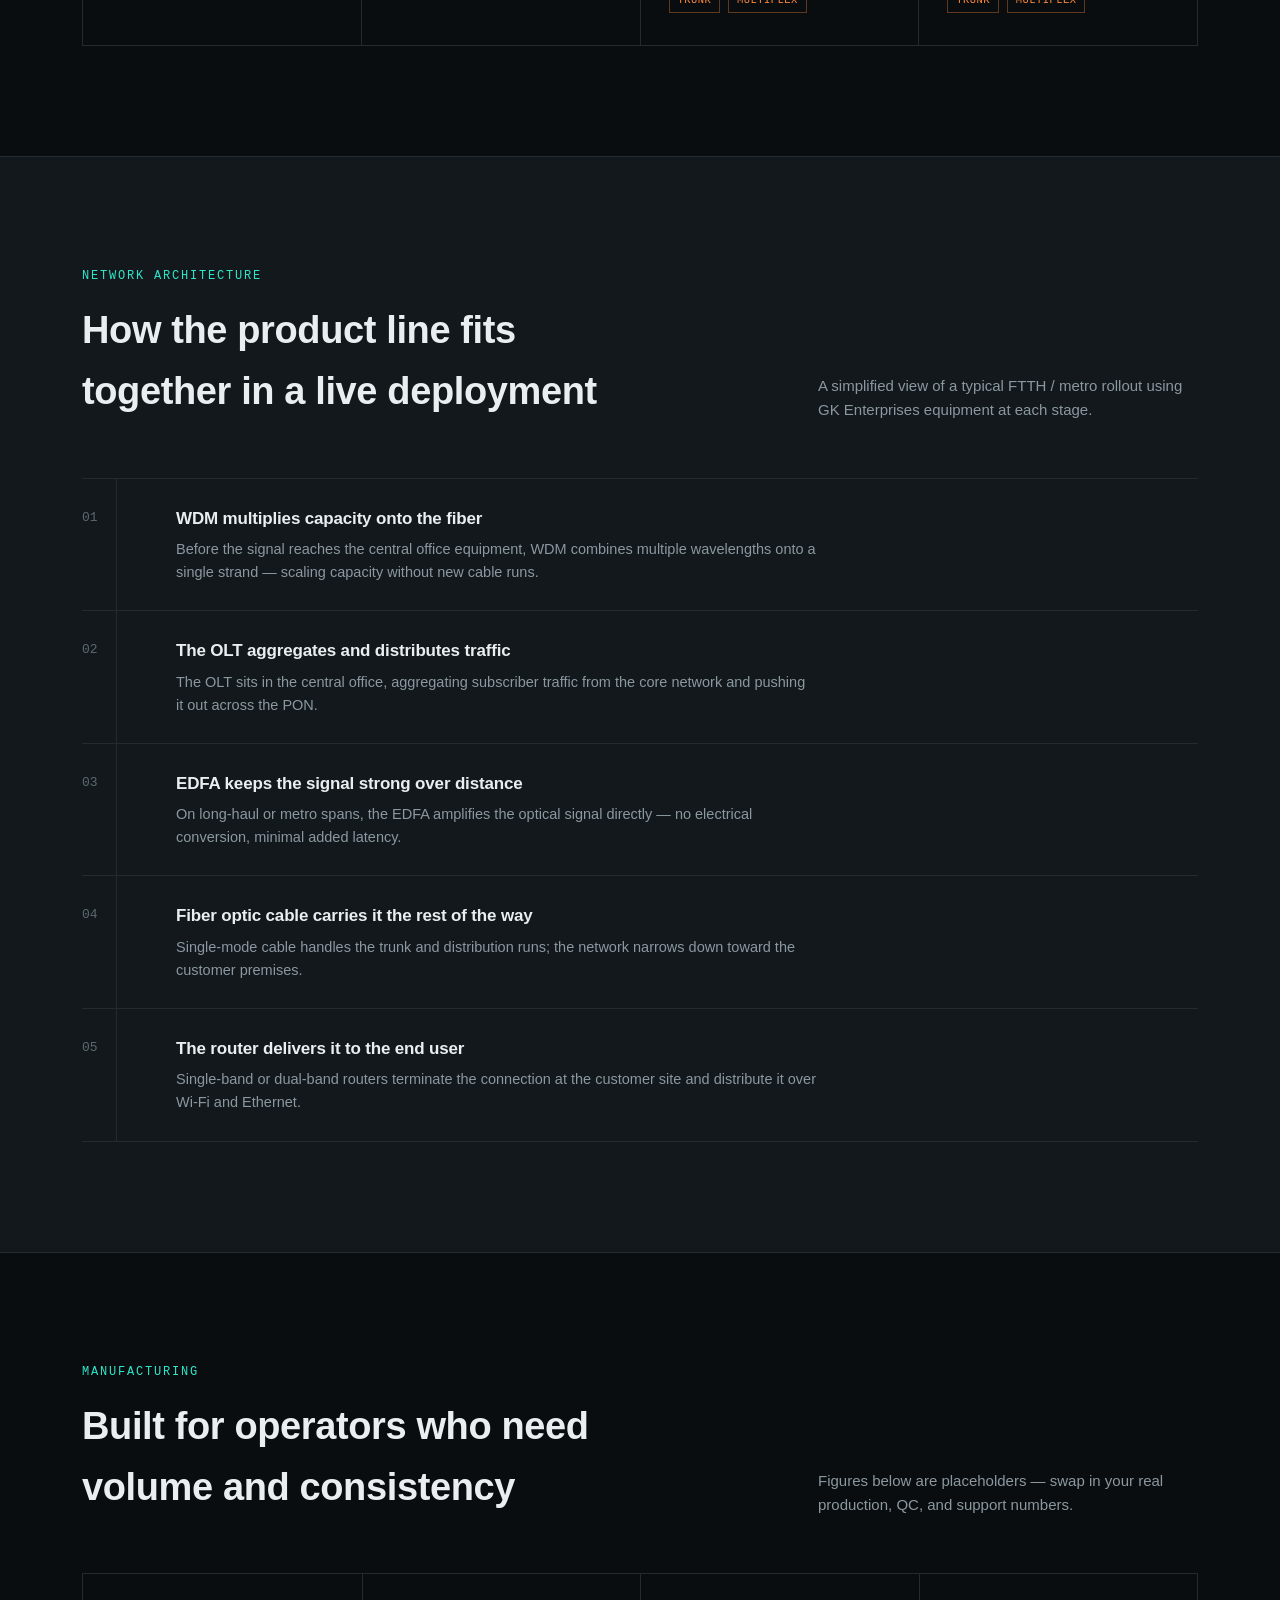
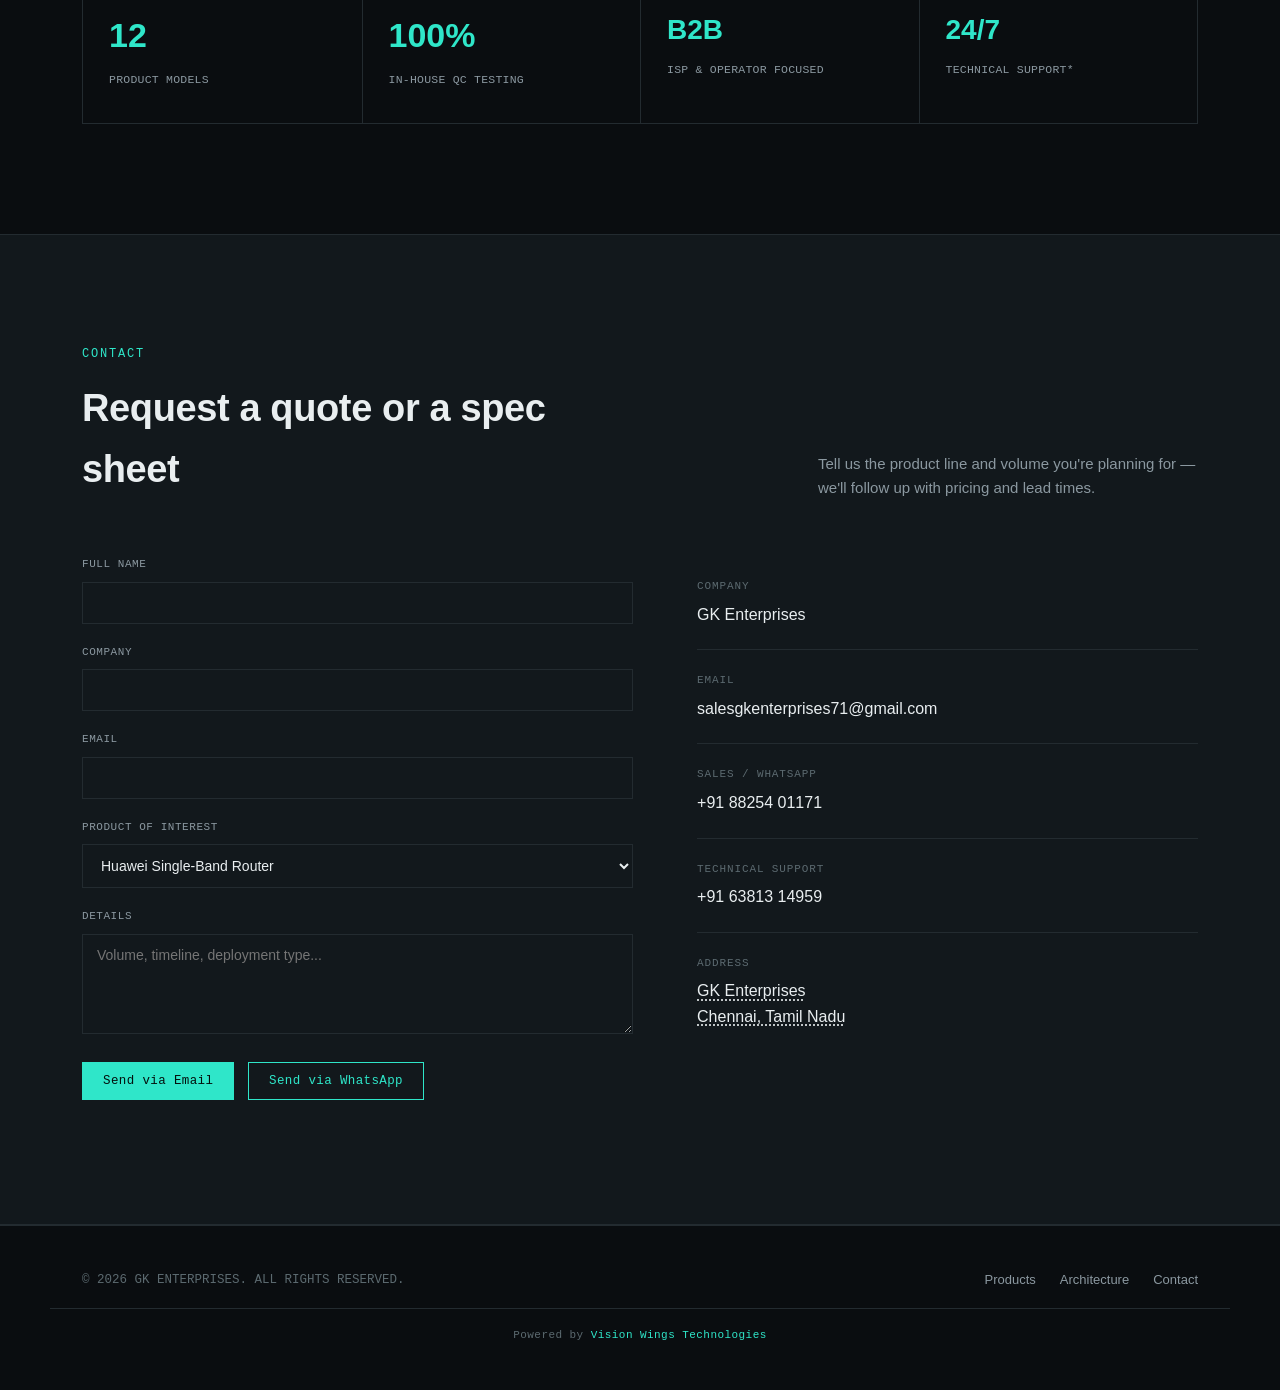
==== commit 1170833f: "Update index.html" ====
--- a/index.html
+++ b/index.html
@@ -476,7 +476,7 @@
     <div class="footer-links"><a href="#products">Products</a><a href="#architecture">Architecture</a><a href="#contact">Contact</a></div>
   </div>
   <div class="wrap" style="margin-top:18px; padding-top:18px; border-top:1px solid var(--line); text-align:center;">
-    <p class="mono" style="font-size:11px; color:var(--muted-2); letter-spacing:0.04em;">Built by <span style="color:var(--cyan);">AADIL AHMED M</span></p>
+    <p class="mono" style="font-size:11px; color:var(--muted-2); letter-spacing:0.04em;">Powered by <span style="color:var(--cyan);">Vision Wings Technologies</span></p>
   </div>
 </footer>
 
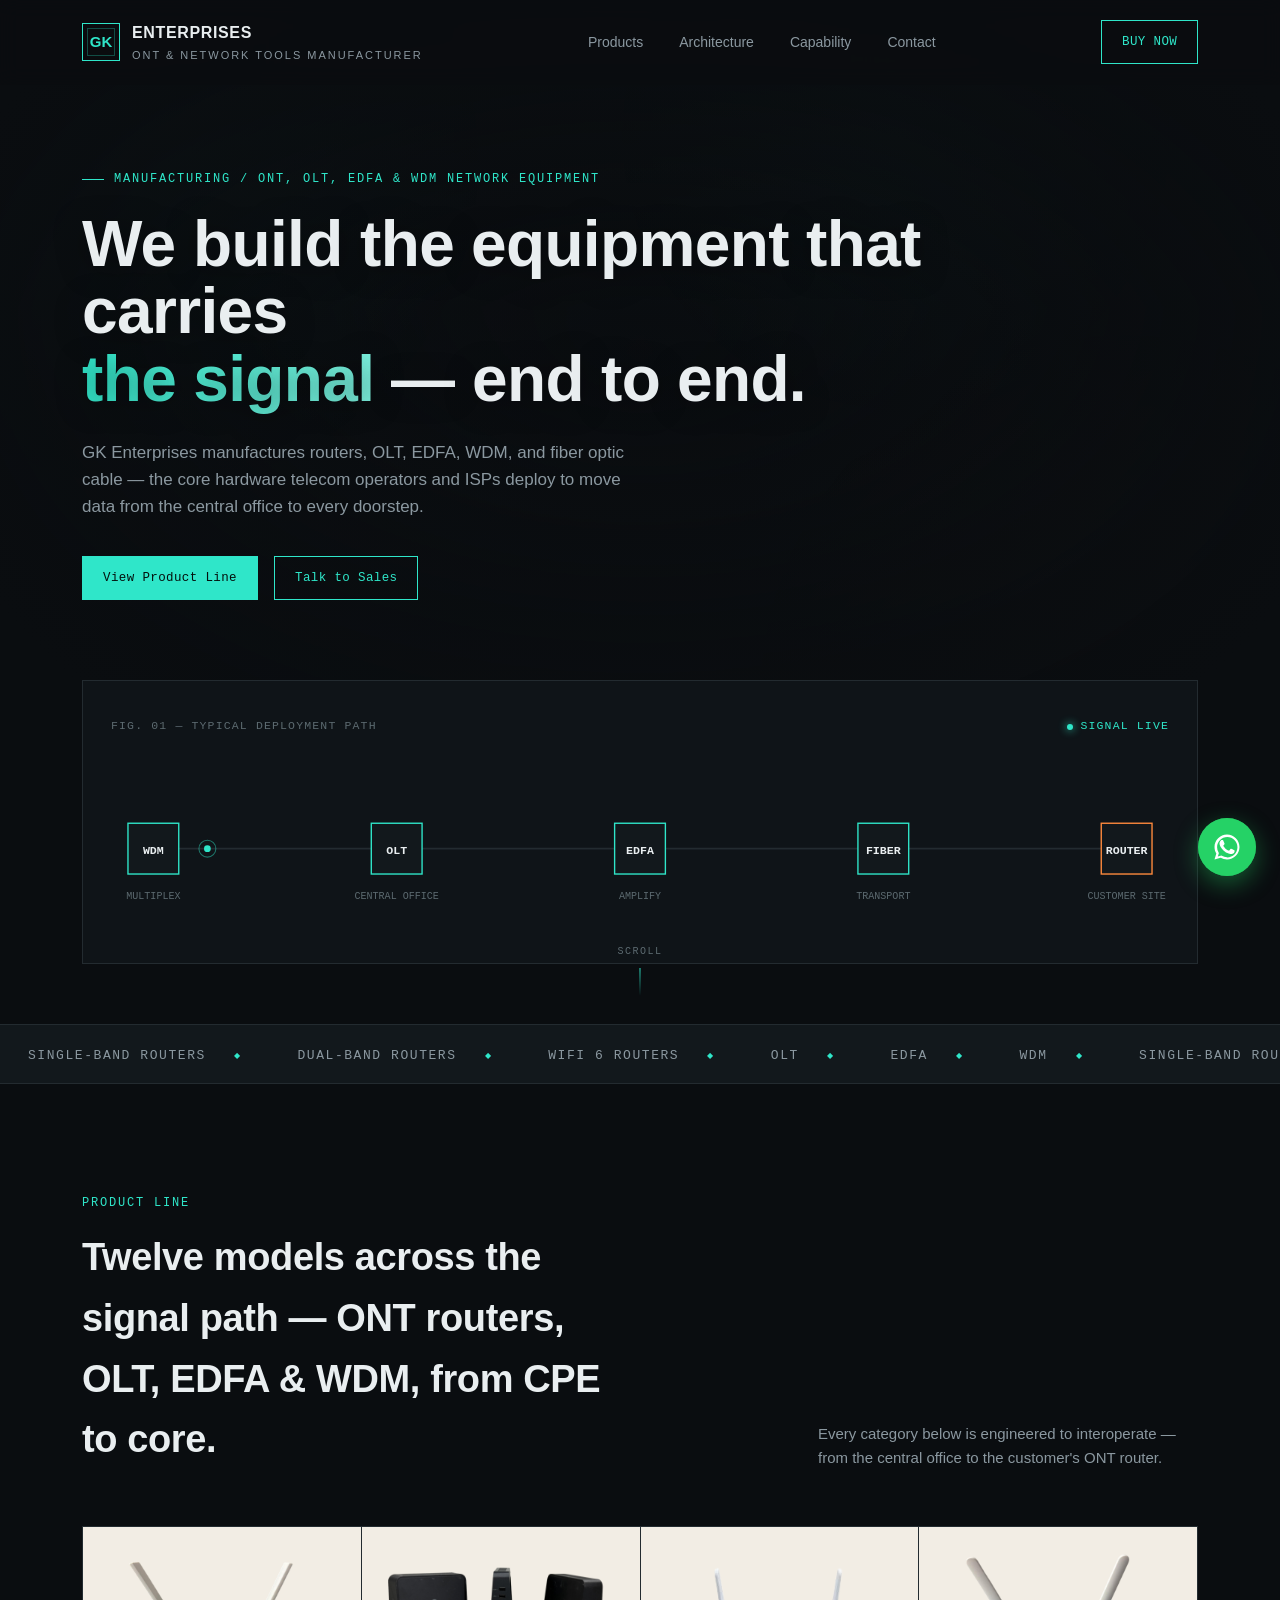
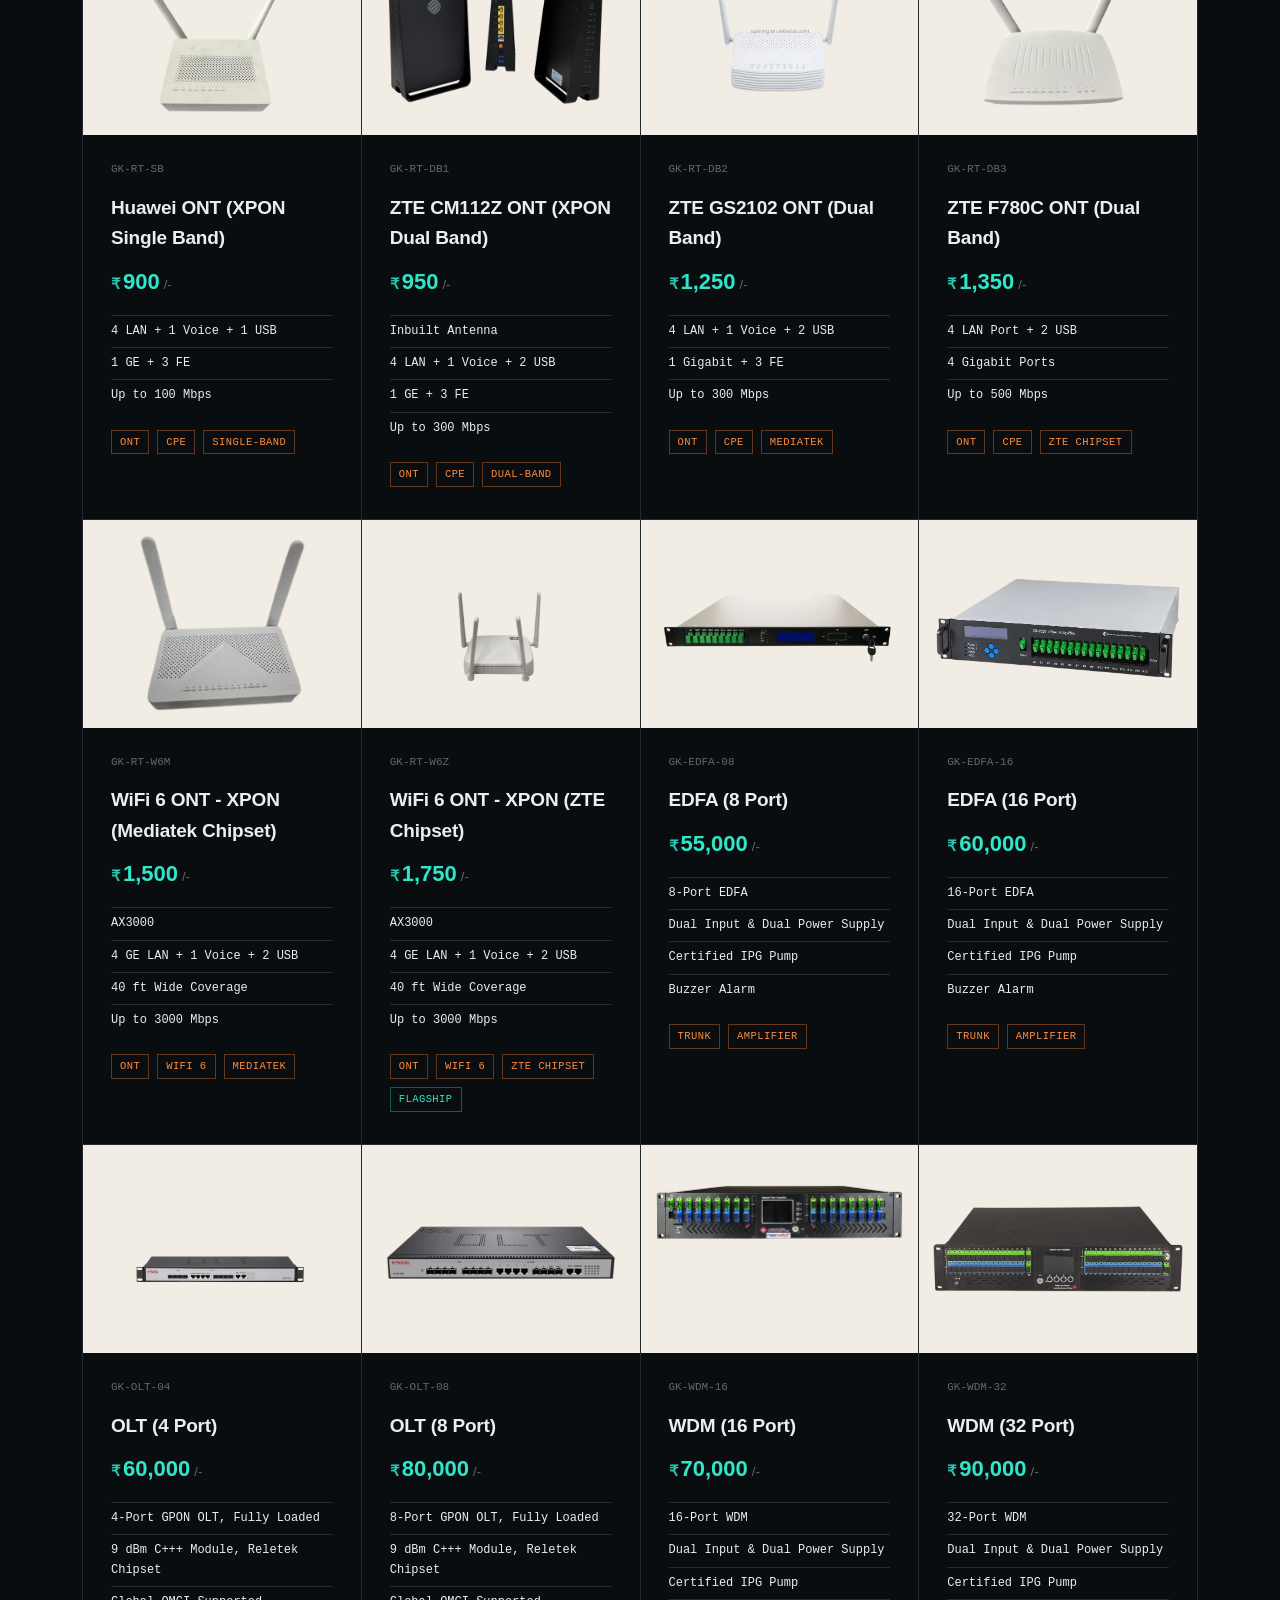
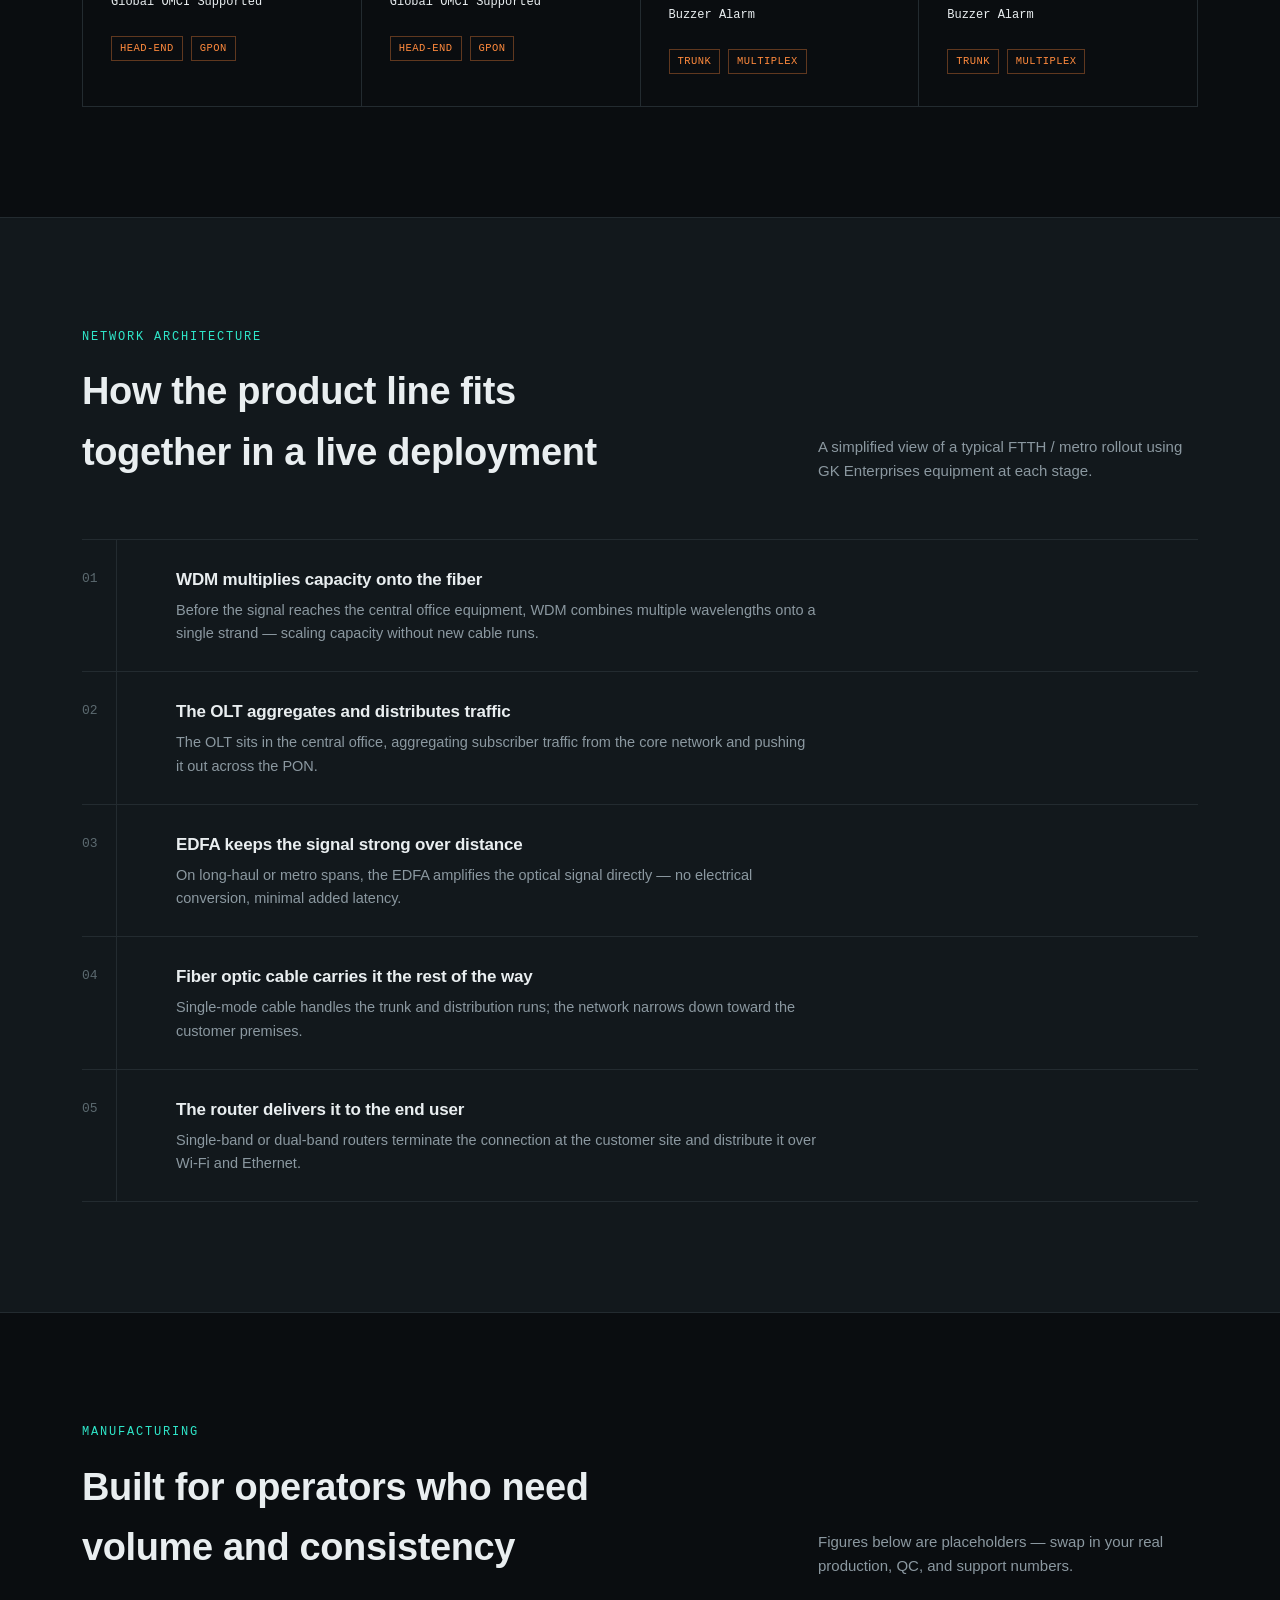
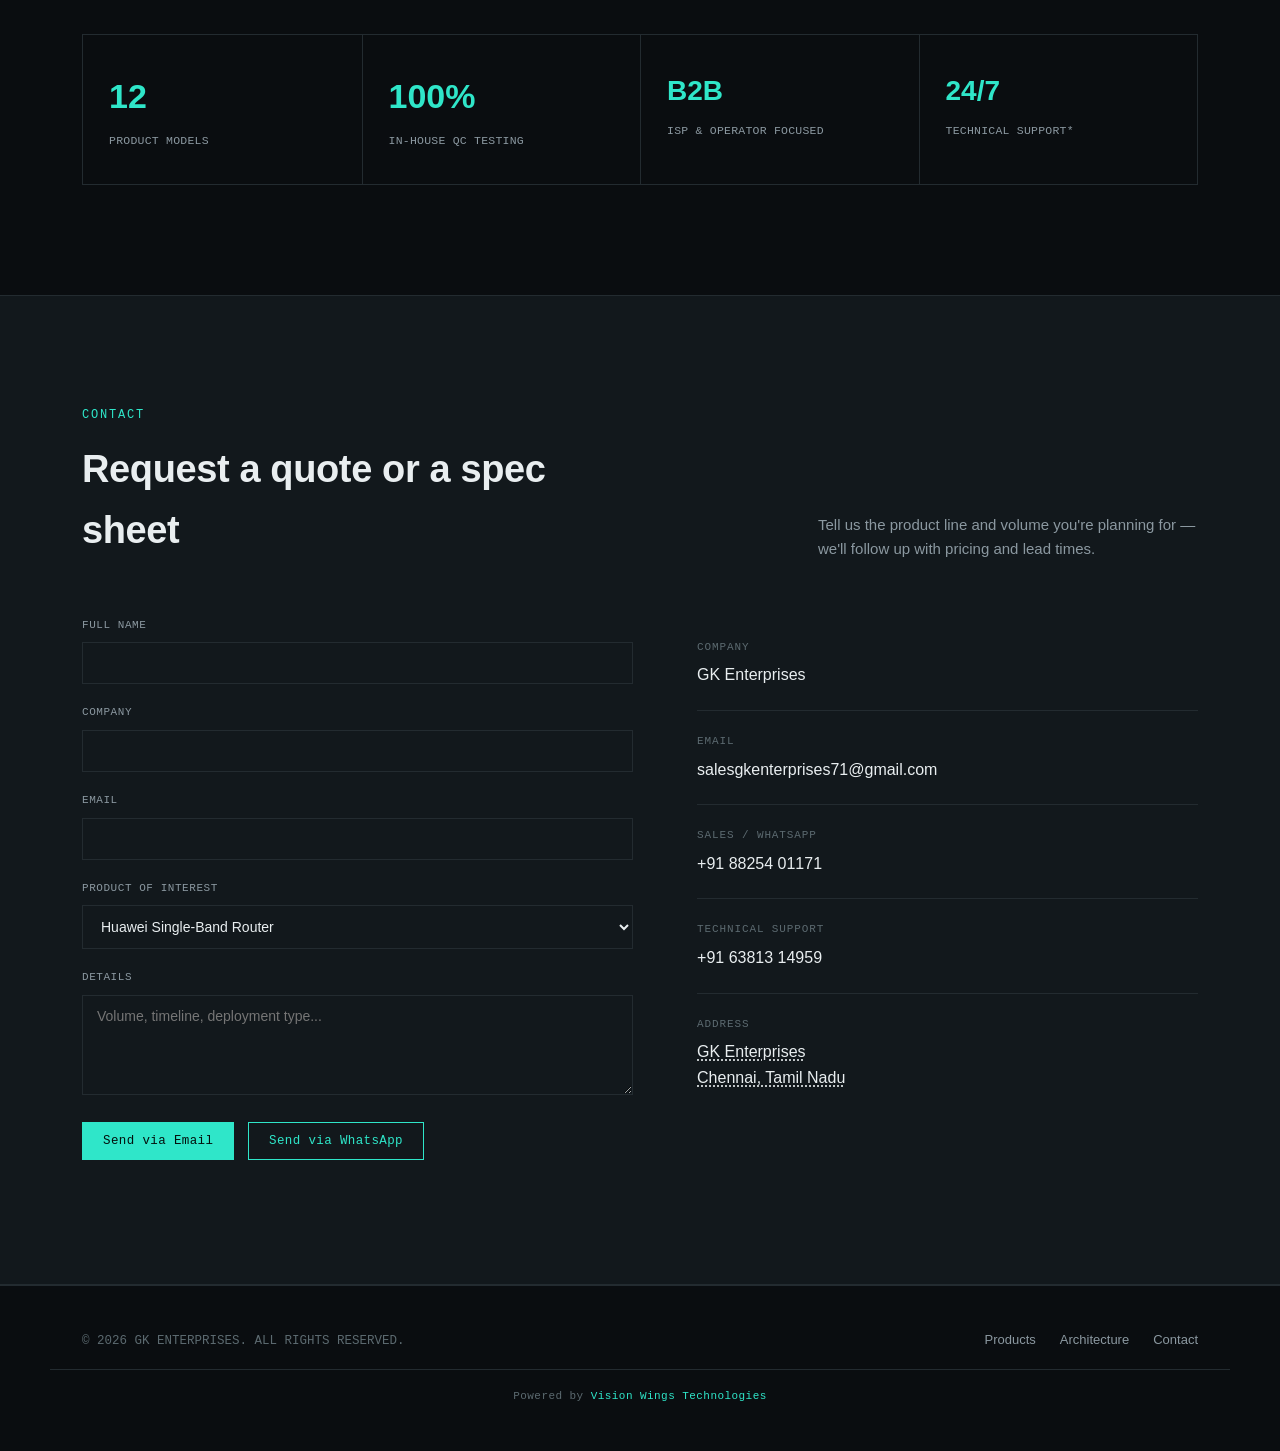
==== commit cb1819f4: "Add files via upload" ====
--- a/index.html
+++ b/index.html
@@ -3,12 +3,43 @@
 <head>
 <meta charset="UTF-8">
 <meta name="viewport" content="width=device-width, initial-scale=1.0">
-<title>GK Enterprises — Fiber &amp; Network Infrastructure Manufacturing</title>
-<meta name="description" content="GK Enterprises manufactures routers, OLT, EDFA, WDM and fiber optic cable for telecom and ISP network infrastructure.">
-<meta name="viewport" content="width=device-width, initial-scale=1.0">
+<!-- SEO FIX: the word "ONT" did not appear anywhere on the page (title, description,
+     headings, or product names) even though the router product line IS ONT (Optical
+     Network Terminal) equipment. If you're bidding on "ONT" in Google Ads or want to
+     rank for it organically, Google needs to see the keyword actually used on the page
+     — both for ranking and for Ads Quality Score / landing-page relevance. -->
+<title>GK Enterprises — ONT, Router, OLT, EDFA &amp; WDM Manufacturer | Chennai</title>
+<meta name="description" content="GK Enterprises manufactures ONT (Optical Network Terminal) routers, OLT, EDFA, WDM and fiber optic cable for telecom and ISP network infrastructure. Based in Chennai, India.">
+<meta name="keywords" content="ONT, ONT router, Optical Network Terminal, OLT, EDFA, WDM, fiber optic cable manufacturer, ISP network equipment, Chennai">
 <link rel="preconnect" href="https://fonts.googleapis.com">
 <link href="https://fonts.googleapis.com/css2?family=Space+Grotesk:wght@400;500;600;700&family=Inter:wght@400;500;600;700&family=IBM+Plex+Mono:wght@400;500&display=swap" rel="stylesheet">
 <link rel="stylesheet" href="css/styles.css">
+<!-- SEO FIX: structured data (JSON-LD) tells Google directly, in machine-readable form,
+     that this business manufactures ONT devices — this helps Google match the page to
+     "ONT" searches even beyond what it infers from visible text, and can also improve
+     how the listing appears in search results (business name, type, products). -->
+<script type="application/ld+json">
+{
+  "@context": "https://schema.org",
+  "@type": "Organization",
+  "name": "GK Enterprises",
+  "description": "Manufacturer of ONT (Optical Network Terminal) routers, OLT, EDFA, WDM and fiber optic cable for telecom and ISP network infrastructure.",
+  "address": {
+    "@type": "PostalAddress",
+    "addressLocality": "Chennai",
+    "addressRegion": "Tamil Nadu",
+    "addressCountry": "IN"
+  },
+  "makesOffer": [
+    { "@type": "Offer", "itemOffered": { "@type": "Product", "name": "ONT Router (Single Band)" } },
+    { "@type": "Offer", "itemOffered": { "@type": "Product", "name": "ONT Router (Dual Band)" } },
+    { "@type": "Offer", "itemOffered": { "@type": "Product", "name": "WiFi 6 ONT Router" } },
+    { "@type": "Offer", "itemOffered": { "@type": "Product", "name": "EDFA" } },
+    { "@type": "Offer", "itemOffered": { "@type": "Product", "name": "OLT" } },
+    { "@type": "Offer", "itemOffered": { "@type": "Product", "name": "WDM" } }
+  ]
+}
+</script>
 </head>
 <body>
 
@@ -31,7 +62,9 @@
                onerror="this.style.display='none'; this.nextElementSibling.style.display='flex';">
           <div class="logo-fallback" style="display:none;">GK</div>
         </div>
-        <div class="logo-text">ENTERPRISES<span>NETWORK &amp; FIBER MANUFACTURING</span></div>
+        <!-- SEO FIX: header tagline now states "ONT" directly in the company identity,
+             not just the hero/meta copy — this line is visible on every scroll position. -->
+        <div class="logo-text">ENTERPRISES<span>ONT &amp; NETWORK TOOLS MANUFACTURER</span></div>
       </div>
       <div class="nav-links" id="navLinks">
         <a href="#products">Products</a>
@@ -52,7 +85,9 @@
     <source src="assets/video/intro.mp4" type="video/mp4">
   </video>
   <div class="wrap">
-    <div class="eyebrow">Manufacturing / Optical &amp; RF Network Equipment</div>
+    <!-- SEO FIX: added "ONT" to the eyebrow line (visible text, not just metadata) so the
+         keyword is present in the page's actual content, not only in the <head>. -->
+    <div class="eyebrow">Manufacturing / ONT, OLT, EDFA &amp; WDM Network Equipment</div>
     <h1>
       <span class="word" style="animation-delay:.05s">We</span>
       <span class="word" style="animation-delay:.12s">build</span>
@@ -144,9 +179,10 @@
     <div class="sec-head reveal">
       <div>
         <div class="sec-tag">Product Line</div>
-        <h2>Twelve models across the signal path — from CPE to core.</h2>
-      </div>
-      <p>Every category below is engineered to interoperate — from the central office to the customer's router.</p>
+        <!-- SEO FIX: mentions "ONT" explicitly since the first six models below are ONT devices. -->
+        <h2>Twelve models across the signal path — ONT routers, OLT, EDFA &amp; WDM, from CPE to core.</h2>
+      </div>
+      <p>Every category below is engineered to interoperate — from the central office to the customer's ONT router.</p>
     </div>
 
     <!-- PRODUCT IMAGES: each card has an .img-slot placeholder. Replace the src with
@@ -155,27 +191,27 @@
     <div class="product-grid reveal-stagger">
       <div class="product-card">
         <div class="img-slot">
-          <img src="images/products/single.png" alt="Huawei (XPON Single Band)">
+          <img src="images/products/single.png" alt="Huawei ONT (XPON Single Band)">
         </div>
         <div class="product-body">
         <div class="pn">GK-RT-SB</div>
-        <h3>Huawei (XPON Single Band)</h3>
+        <h3>Huawei ONT (XPON Single Band)</h3>
         <div class="price"><span class="price-currency">₹</span>900<span class="price-unit">/-</span></div>
         <ul class="spec-list">
           <li><span>4 LAN + 1 Voice + 1 USB</span></li>
           <li><span>1 GE + 3 FE</span></li>
           <li><span>Up to 100 Mbps</span></li>
         </ul>
-        <div class="tag-row"><span class="tag">CPE</span><span class="tag">SINGLE-BAND</span></div>
-        </div>
-      </div>
-      <div class="product-card">
-        <div class="img-slot">
-          <img src="images/products/black ont.png" alt="ZTE CM112Z (XPON Dual Band)">
+        <div class="tag-row"><span class="tag">ONT</span><span class="tag">CPE</span><span class="tag">SINGLE-BAND</span></div>
+        </div>
+      </div>
+      <div class="product-card">
+        <div class="img-slot">
+          <img src="images/products/black ont.png" alt="ZTE CM112Z ONT (XPON Dual Band)">
         </div>
         <div class="product-body">
         <div class="pn">GK-RT-DB1</div>
-        <h3>ZTE CM112Z (XPON Dual Band)</h3>
+        <h3>ZTE CM112Z ONT (XPON Dual Band)</h3>
         <div class="price"><span class="price-currency">₹</span>950<span class="price-unit">/-</span></div>
         <ul class="spec-list">
           <li><span>Inbuilt Antenna</span></li>
@@ -183,48 +219,48 @@
           <li><span>1 GE + 3 FE</span></li>
           <li><span>Up to 300 Mbps</span></li>
         </ul>
-        <div class="tag-row"><span class="tag">CPE</span><span class="tag">DUAL-BAND</span></div>
-        </div>
-      </div>
-      <div class="product-card">
-        <div class="img-slot">
-          <img src="images/products/dual mediatek.png" alt="ZTE GS2102 (Dual Band)">
+        <div class="tag-row"><span class="tag">ONT</span><span class="tag">CPE</span><span class="tag">DUAL-BAND</span></div>
+        </div>
+      </div>
+      <div class="product-card">
+        <div class="img-slot">
+          <img src="images/products/dual mediatek.png" alt="ZTE GS2102 ONT (Dual Band)">
         </div>
         <div class="product-body">
         <div class="pn">GK-RT-DB2</div>
-        <h3>ZTE GS2102 (Dual Band)</h3>
+        <h3>ZTE GS2102 ONT (Dual Band)</h3>
         <div class="price"><span class="price-currency">₹</span>1,250<span class="price-unit">/-</span></div>
         <ul class="spec-list">
           <li><span>4 LAN + 1 Voice + 2 USB</span></li>
           <li><span>1 Gigabit + 3 FE</span></li>
           <li><span>Up to 300 Mbps</span></li>
         </ul>
-        <div class="tag-row"><span class="tag">CPE</span><span class="tag">MEDIATEK</span></div>
-        </div>
-      </div>
-      <div class="product-card">
-        <div class="img-slot">
-          <img src="images/products/dual zte.png" alt="ZTE F780C (Dual Band)">
+        <div class="tag-row"><span class="tag">ONT</span><span class="tag">CPE</span><span class="tag">MEDIATEK</span></div>
+        </div>
+      </div>
+      <div class="product-card">
+        <div class="img-slot">
+          <img src="images/products/dual zte.png" alt="ZTE F780C ONT (Dual Band)">
         </div>
         <div class="product-body">
         <div class="pn">GK-RT-DB3</div>
-        <h3>ZTE F780C (Dual Band)</h3>
+        <h3>ZTE F780C ONT (Dual Band)</h3>
         <div class="price"><span class="price-currency">₹</span>1,350<span class="price-unit">/-</span></div>
         <ul class="spec-list">
           <li><span>4 LAN Port + 2 USB</span></li>
           <li><span>4 Gigabit Ports</span></li>
           <li><span>Up to 500 Mbps</span></li>
         </ul>
-        <div class="tag-row"><span class="tag">CPE</span><span class="tag">ZTE CHIPSET</span></div>
-        </div>
-      </div>
-      <div class="product-card">
-        <div class="img-slot">
-          <img src="images/products/WIFI 6 2 ant.png" alt="WiFi 6 - XPON (Mediatek Chipset)">
+        <div class="tag-row"><span class="tag">ONT</span><span class="tag">CPE</span><span class="tag">ZTE CHIPSET</span></div>
+        </div>
+      </div>
+      <div class="product-card">
+        <div class="img-slot">
+          <img src="images/products/WIFI 6 2 ant.png" alt="WiFi 6 ONT - XPON (Mediatek Chipset)">
         </div>
         <div class="product-body">
         <div class="pn">GK-RT-W6M</div>
-        <h3>WiFi 6 - XPON (Mediatek Chipset)</h3>
+        <h3>WiFi 6 ONT - XPON (Mediatek Chipset)</h3>
         <div class="price"><span class="price-currency">₹</span>1,500<span class="price-unit">/-</span></div>
         <ul class="spec-list">
           <li><span>AX3000</span></li>
@@ -232,17 +268,17 @@
           <li><span>40 ft Wide Coverage</span></li>
           <li><span>Up to 3000 Mbps</span></li>
         </ul>
-        <div class="tag-row"><span class="tag">WIFI 6</span><span class="tag">MEDIATEK</span></div>
+        <div class="tag-row"><span class="tag">ONT</span><span class="tag">WIFI 6</span><span class="tag">MEDIATEK</span></div>
         </div>
       </div>
       <div class="product-card">
         <div class="img-slot tilt-3d" id="tilt3dCard">
-          <img src="images/products/Wifi 6 4 ant.png" alt="WiFi 6 - XPON (ZTE Chipset)">
+          <img src="images/products/Wifi 6 4 ant.png" alt="WiFi 6 ONT - XPON (ZTE Chipset)">
           <span class="tilt-badge">MOVE TO ROTATE</span>
         </div>
         <div class="product-body">
         <div class="pn">GK-RT-W6Z</div>
-        <h3>WiFi 6 - XPON (ZTE Chipset)</h3>
+        <h3>WiFi 6 ONT - XPON (ZTE Chipset)</h3>
         <div class="price"><span class="price-currency">₹</span>1,750<span class="price-unit">/-</span></div>
         <ul class="spec-list">
           <li><span>AX3000</span></li>
@@ -250,7 +286,7 @@
           <li><span>40 ft Wide Coverage</span></li>
           <li><span>Up to 3000 Mbps</span></li>
         </ul>
-        <div class="tag-row"><span class="tag">WIFI 6</span><span class="tag">ZTE CHIPSET</span><span class="tag" style="color:var(--cyan); border-color:rgba(47,230,201,0.35);">FLAGSHIP</span></div>
+        <div class="tag-row"><span class="tag">ONT</span><span class="tag">WIFI 6</span><span class="tag">ZTE CHIPSET</span><span class="tag" style="color:var(--cyan); border-color:rgba(47,230,201,0.35);">FLAGSHIP</span></div>
         </div>
       </div>
       <div class="product-card">
